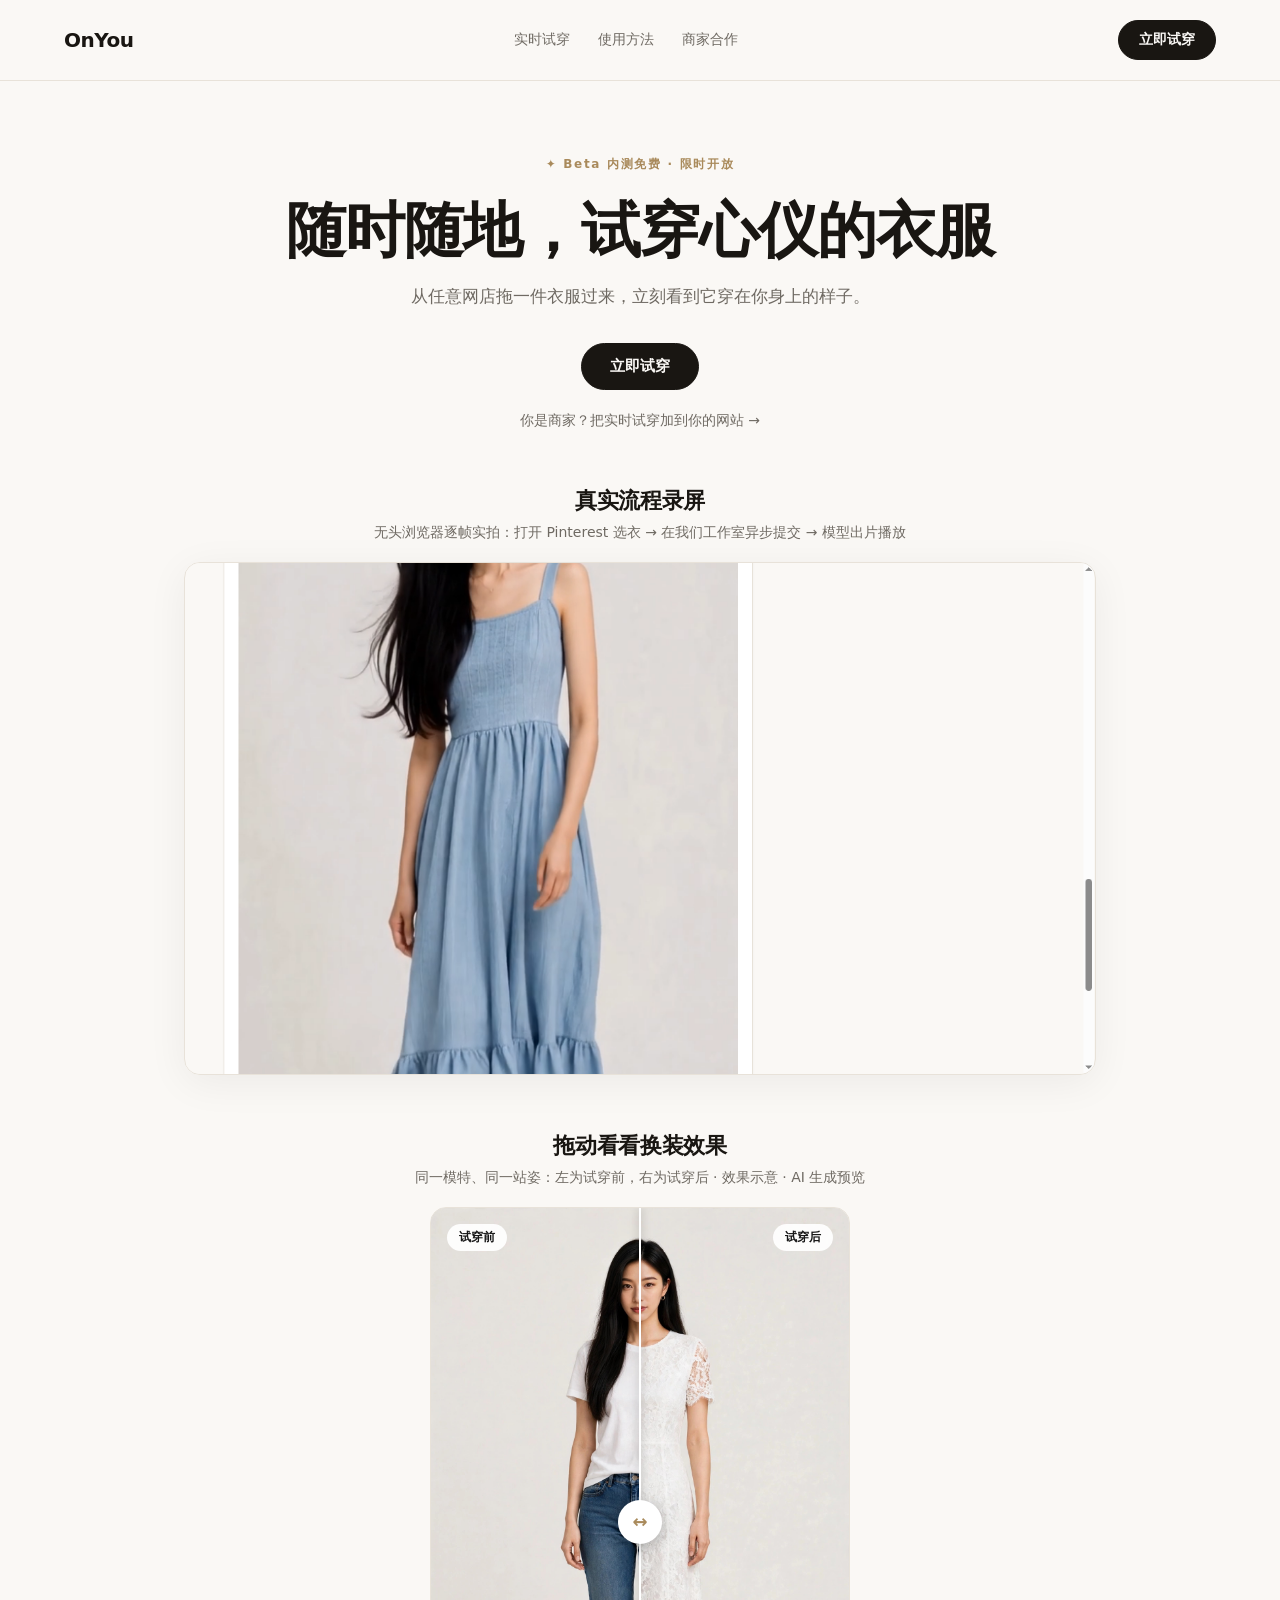
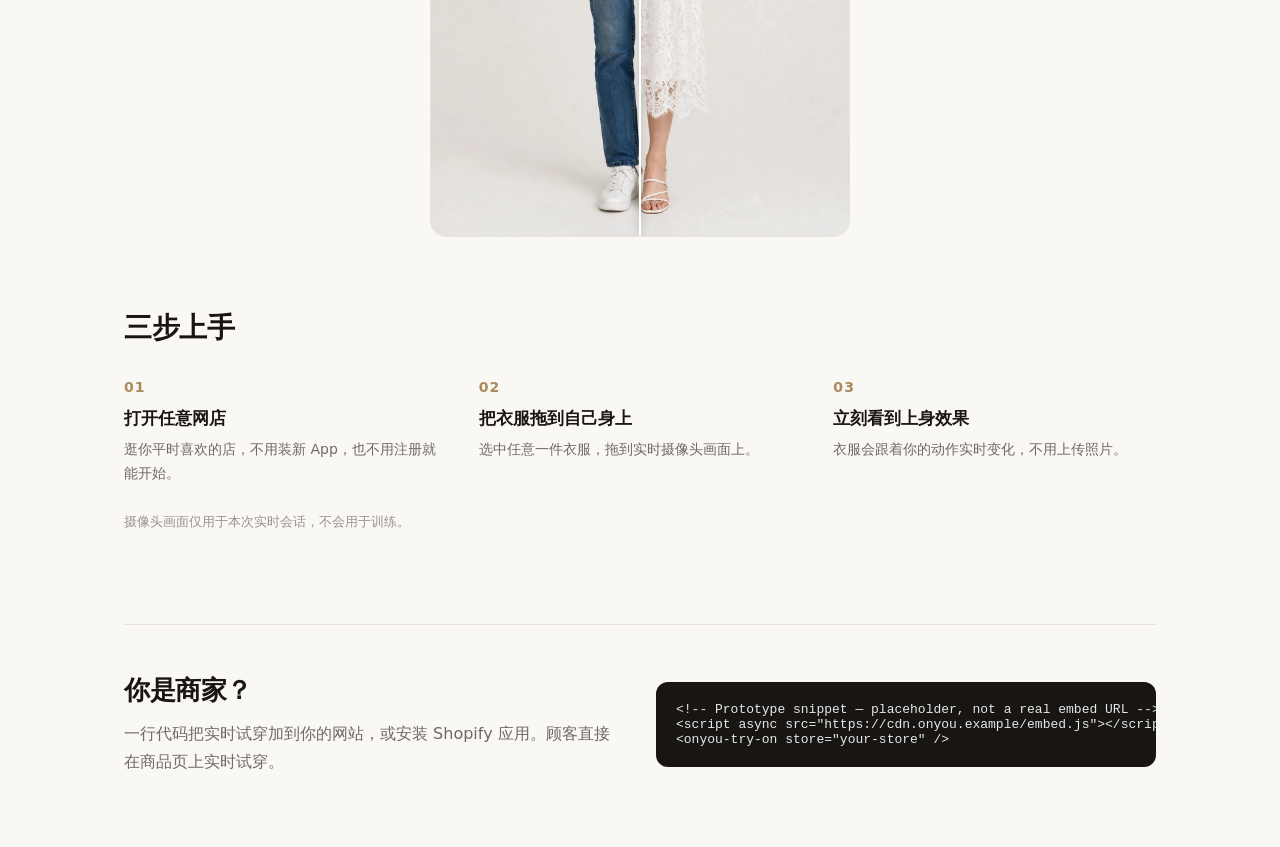
==== index.html @ f54ca20b "OnYou landing: remove footer" ====
<!DOCTYPE html><!--K5Xo9Xm2LjqgmoEOEUR7t--><html lang="en"><head><meta charSet="utf-8"/><meta name="viewport" content="width=device-width, initial-scale=1"/><link rel="preload" as="image" href="/demo/sheet-lace.jpg"/><link rel="preload" as="image" href="/demo/sheet-before.jpg"/><link rel="stylesheet" href="/_next/static/css/aaf015b4a773511d.css" data-precedence="next"/><link rel="preload" as="script" fetchPriority="low" href="/_next/static/chunks/webpack-50bf99373c48be7d.js"/><script src="/_next/static/chunks/2a07a9ad-85cefbebc97e8ca1.js" async=""></script><script src="/_next/static/chunks/311-16db9b669f792648.js" async=""></script><script src="/_next/static/chunks/main-app-38702534b6a6ecc7.js" async=""></script><script src="/_next/static/chunks/app/page-d941eb3859d93552.js" async=""></script><title>OnYou · Live Virtual Try-On 原型</title><meta name="description" content="OnYou 产品原型：落地页 + 实时试衣工作室（Decart lucy-vton-latest），参照 anywear.decart.ai 设计"/><script src="/_next/static/chunks/polyfills-42372ed130431b0a.js" noModule=""></script></head><body><div hidden=""><!--$--><!--/$--></div><main style="background:#faf8f5;color:#191612;min-height:100vh"><header style="display:flex;justify-content:space-between;align-items:center;padding:20px 64px;border-bottom:1px solid #e8e2d9"><span style="font-size:20px;font-weight:800;letter-spacing:-0.5px">OnYou</span><nav style="display:flex;gap:28px;font-size:14px;color:#6f6a63"><a href="https://onyou-prototype.vercel.app/studio">实时试穿</a><a href="#how">使用方法</a><a href="#stores">商家合作</a></nav><a href="https://onyou-prototype.vercel.app/studio"><button style="background:#191612;color:#faf8f5;border-color:#191612;padding:10px 20px;font-size:14px;font-weight:600">立即试穿</button></a></header><section style="text-align:center;padding:72px 24px 40px"><span style="font-size:12px;letter-spacing:0.14em;font-weight:600;color:#a98a5b">✦ Beta 内测免费 · 限时开放</span><h1 style="font-family:&#x27;Songti SC&#x27;, &#x27;Noto Serif SC&#x27;, Georgia, serif;font-size:60px;line-height:1.15;margin:24px 0 16px;letter-spacing:-1px;font-weight:700">随时随地，试穿心仪的衣服</h1><p style="font-size:17px;line-height:1.7;color:#6f6a63;max-width:560px;margin:0 auto">从任意网店拖一件衣服过来，立刻看到它穿在你身上的样子。</p><div style="display:flex;gap:12px;margin-top:32px;justify-content:center"><a href="https://onyou-prototype.vercel.app/studio"><button style="background:#191612;color:#faf8f5;border-color:#191612;padding:13px 28px;font-size:15px;font-weight:600">立即试穿</button></a></div><div style="margin-top:20px"><a href="#stores" style="font-size:14px;color:#6f6a63">你是商家？把实时试穿加到你的网站 →</a></div></section><section style="padding:16px 24px 0;max-width:960px;margin:0 auto;text-align:center"><h2 style="font-family:&#x27;Songti SC&#x27;, &#x27;Noto Serif SC&#x27;, Georgia, serif;font-size:22px;font-weight:700;margin:0 0 8px;letter-spacing:-0.3px">真实流程录屏</h2><p style="font-size:14px;color:#6f6a63;margin:0 0 20px">无头浏览器逐帧实拍：打开 Pinterest 选衣 → 在我们工作室异步提交 → 模型出片播放</p><video src="/demo/screen-recording.mp4" poster="/demo/screen-recording-poster.jpg" autoPlay="" muted="" loop="" playsInline="" preload="auto" style="width:100%;aspect-ratio:16/9;border-radius:16px;border:1px solid #e8e2d9;display:block;box-shadow:0 8px 40px rgba(25, 22, 18, 0.06)"></video></section><section style="padding:56px 24px 0;max-width:1080px;margin:0 auto;text-align:center"><h2 style="font-family:&#x27;Songti SC&#x27;, &#x27;Noto Serif SC&#x27;, Georgia, serif;font-size:22px;font-weight:700;margin:0 0 8px;letter-spacing:-0.3px">拖动看看换装效果</h2><p style="font-size:14px;color:#6f6a63;margin:0 0 20px">同一模特、同一站姿：左为试穿前，右为试穿后 · 效果示意 · AI 生成预览</p><div role="slider" aria-label="试穿前后对比" aria-valuemin="0" aria-valuemax="100" aria-valuenow="50" tabindex="0" style="position:relative;width:100%;max-width:420px;margin:0 auto;aspect-ratio:2/3;border-radius:16px;overflow:hidden;border:1px solid #e8e2d9;cursor:ew-resize;touch-action:none;user-select:none"><img src="/demo/sheet-lace.jpg" alt="试穿后" draggable="false" style="position:absolute;inset:0;width:100%;height:100%;object-fit:cover"/><img src="/demo/sheet-before.jpg" alt="试穿前" draggable="false" style="position:absolute;inset:0;width:100%;height:100%;object-fit:cover;clip-path:inset(0 50% 0 0)"/><span style="position:absolute;left:16px;top:16px;background:rgba(255,255,255,0.92);color:#171717;border-radius:999px;padding:5px 12px;font-size:12px;font-weight:600">试穿前</span><span style="position:absolute;right:16px;top:16px;background:rgba(255,255,255,0.92);color:#171717;border-radius:999px;padding:5px 12px;font-size:12px;font-weight:600">试穿后</span><div style="position:absolute;left:50%;top:0;bottom:0;width:2px;background:#fff;box-shadow:0 0 8px rgba(0,0,0,0.35);transform:translateX(-1px)"></div><div style="position:absolute;left:50%;top:50%;transform:translate(-50%, -50%);width:44px;height:44px;border-radius:50%;background:#fff;color:#a98a5b;display:flex;align-items:center;justify-content:center;font-size:18px;font-weight:700;box-shadow:0 4px 16px rgba(0,0,0,0.25)">↔</div></div></section><section id="how" style="padding:72px 24px;max-width:1080px;margin:0 auto"><h2 style="font-family:&#x27;Songti SC&#x27;, &#x27;Noto Serif SC&#x27;, Georgia, serif;font-size:28px;font-weight:700;margin:0 0 32px;letter-spacing:-0.5px">三步上手</h2><div style="display:flex;gap:32px;flex-wrap:wrap"><div style="flex:1 1 240px"><div style="font-size:14px;color:#a98a5b;font-weight:700;letter-spacing:0.08em">01</div><h3 style="margin:12px 0 8px;font-size:17px;font-weight:650">打开任意网店</h3><p style="color:#6f6a63;line-height:1.7;font-size:14px;margin:0">逛你平时喜欢的店，不用装新 App，也不用注册就能开始。</p></div><div style="flex:1 1 240px"><div style="font-size:14px;color:#a98a5b;font-weight:700;letter-spacing:0.08em">02</div><h3 style="margin:12px 0 8px;font-size:17px;font-weight:650">把衣服拖到自己身上</h3><p style="color:#6f6a63;line-height:1.7;font-size:14px;margin:0">选中任意一件衣服，拖到实时摄像头画面上。</p></div><div style="flex:1 1 240px"><div style="font-size:14px;color:#a98a5b;font-weight:700;letter-spacing:0.08em">03</div><h3 style="margin:12px 0 8px;font-size:17px;font-weight:650">立刻看到上身效果</h3><p style="color:#6f6a63;line-height:1.7;font-size:14px;margin:0">衣服会跟着你的动作实时变化，不用上传照片。</p></div></div><p style="color:#9a938a;font-size:13px;margin-top:28px">摄像头画面仅用于本次实时会话，不会用于训练。</p></section><section id="stores" style="padding:8px 24px 72px;max-width:1080px;margin:0 auto"><div style="display:flex;gap:32px;flex-wrap:wrap;align-items:center;border-top:1px solid #e8e2d9;padding-top:48px"><div style="flex:1 1 320px"><h2 style="font-family:&#x27;Songti SC&#x27;, &#x27;Noto Serif SC&#x27;, Georgia, serif;font-size:26px;font-weight:700;margin:0 0 12px;letter-spacing:-0.5px">你是商家？</h2><p style="color:#6f6a63;line-height:1.7;margin:0">一行代码把实时试穿加到你的网站，或安装 Shopify 应用。顾客直接在商品页上实时试穿。</p></div><pre style="flex:1 1 320px;background:#191612;color:#e2e8f0;border-radius:12px;padding:20px;font-size:13px;overflow-x:auto;margin:0;font-family:ui-monospace, SFMono-Regular, Menlo, monospace">&lt;!-- Prototype snippet — placeholder, not a real embed URL --&gt;
&lt;script async src=&quot;https://cdn.onyou.example/embed.js&quot;&gt;&lt;/script&gt;
&lt;onyou-try-on store=&quot;your-store&quot; /&gt;</pre></div></section></main><!--$--><!--/$--><script src="/_next/static/chunks/webpack-50bf99373c48be7d.js" id="_R_" async=""></script><script>(self.__next_f=self.__next_f||[]).push([0])</script><script>self.__next_f.push([1,"1:\"$Sreact.fragment\"\n2:I[3268,[],\"\"]\n3:I[3906,[],\"\"]\n4:I[2206,[],\"ClientPageRoot\"]\n5:I[1058,[\"974\",\"static/chunks/app/page-d941eb3859d93552.js\"],\"default\"]\n8:I[9825,[],\"OutletBoundary\"]\na:I[8220,[],\"AsyncMetadataOutlet\"]\nc:I[9825,[],\"ViewportBoundary\"]\ne:I[9825,[],\"MetadataBoundary\"]\nf:\"$Sreact.suspense\"\n11:I[9376,[],\"\"]\n:HL[\"/_next/static/css/aaf015b4a773511d.css\",\"style\"]\n"])</script><script>self.__next_f.push([1,"0:{\"P\":null,\"b\":\"K5Xo9Xm2LjqgmoEOEUR7t\",\"p\":\"\",\"c\":[\"\",\"\"],\"i\":false,\"f\":[[[\"\",{\"children\":[\"__PAGE__\",{}]},\"$undefined\",\"$undefined\",true],[\"\",[\"$\",\"$1\",\"c\",{\"children\":[[[\"$\",\"link\",\"0\",{\"rel\":\"stylesheet\",\"href\":\"/_next/static/css/aaf015b4a773511d.css\",\"precedence\":\"next\",\"crossOrigin\":\"$undefined\",\"nonce\":\"$undefined\"}]],[\"$\",\"html\",null,{\"lang\":\"en\",\"children\":[\"$\",\"body\",null,{\"children\":[\"$\",\"$L2\",null,{\"parallelRouterKey\":\"children\",\"error\":\"$undefined\",\"errorStyles\":\"$undefined\",\"errorScripts\":\"$undefined\",\"template\":[\"$\",\"$L3\",null,{}],\"templateStyles\":\"$undefined\",\"templateScripts\":\"$undefined\",\"notFound\":[[[\"$\",\"title\",null,{\"children\":\"404: This page could not be found.\"}],[\"$\",\"div\",null,{\"style\":{\"fontFamily\":\"system-ui,\\\"Segoe UI\\\",Roboto,Helvetica,Arial,sans-serif,\\\"Apple Color Emoji\\\",\\\"Segoe UI Emoji\\\"\",\"height\":\"100vh\",\"textAlign\":\"center\",\"display\":\"flex\",\"flexDirection\":\"column\",\"alignItems\":\"center\",\"justifyContent\":\"center\"},\"children\":[\"$\",\"div\",null,{\"children\":[[\"$\",\"style\",null,{\"dangerouslySetInnerHTML\":{\"__html\":\"body{color:#000;background:#fff;margin:0}.next-error-h1{border-right:1px solid rgba(0,0,0,.3)}@media (prefers-color-scheme:dark){body{color:#fff;background:#000}.next-error-h1{border-right:1px solid rgba(255,255,255,.3)}}\"}}],[\"$\",\"h1\",null,{\"className\":\"next-error-h1\",\"style\":{\"display\":\"inline-block\",\"margin\":\"0 20px 0 0\",\"padding\":\"0 23px 0 0\",\"fontSize\":24,\"fontWeight\":500,\"verticalAlign\":\"top\",\"lineHeight\":\"49px\"},\"children\":404}],[\"$\",\"div\",null,{\"style\":{\"display\":\"inline-block\"},\"children\":[\"$\",\"h2\",null,{\"style\":{\"fontSize\":14,\"fontWeight\":400,\"lineHeight\":\"49px\",\"margin\":0},\"children\":\"This page could not be found.\"}]}]]}]}]],[]],\"forbidden\":\"$undefined\",\"unauthorized\":\"$undefined\"}]}]}]]}],{\"children\":[\"__PAGE__\",[\"$\",\"$1\",\"c\",{\"children\":[[\"$\",\"$L4\",null,{\"Component\":\"$5\",\"searchParams\":{},\"params\":{},\"promises\":[\"$@6\",\"$@7\"]}],null,[\"$\",\"$L8\",null,{\"children\":[\"$L9\",[\"$\",\"$La\",null,{\"promise\":\"$@b\"}]]}]]}],{},null,false]},null,false],[\"$\",\"$1\",\"h\",{\"children\":[null,[[\"$\",\"$Lc\",null,{\"children\":\"$Ld\"}],null],[\"$\",\"$Le\",null,{\"children\":[\"$\",\"div\",null,{\"hidden\":true,\"children\":[\"$\",\"$f\",null,{\"fallback\":null,\"children\":\"$L10\"}]}]}]]}],false]],\"m\":\"$undefined\",\"G\":[\"$11\",[]],\"s\":false,\"S\":true}\n"])</script><script>self.__next_f.push([1,"6:{}\n7:\"$0:f:0:1:2:children:1:props:children:0:props:params\"\n"])</script><script>self.__next_f.push([1,"d:[[\"$\",\"meta\",\"0\",{\"charSet\":\"utf-8\"}],[\"$\",\"meta\",\"1\",{\"name\":\"viewport\",\"content\":\"width=device-width, initial-scale=1\"}]]\n9:null\n"])</script><script>self.__next_f.push([1,"b:{\"metadata\":[[\"$\",\"title\",\"0\",{\"children\":\"OnYou · Live Virtual Try-On 原型\"}],[\"$\",\"meta\",\"1\",{\"name\":\"description\",\"content\":\"OnYou 产品原型：落地页 + 实时试衣工作室（Decart lucy-vton-latest），参照 anywear.decart.ai 设计\"}]],\"error\":null,\"digest\":\"$undefined\"}\n"])</script><script>self.__next_f.push([1,"10:\"$b:metadata\"\n"])</script></body></html>
---- _next/static/css/aaf015b4a773511d.css ----
:root{--ink:#191612;--muted:#73706a;--line:#e7e1d8;--cream:#f3efe9;--bg:#faf8f5;--gold:#a98a5b;--gold-line:#e2d5bd}*{box-sizing:border-box}body{margin:0;font-family:system-ui,-apple-system,PingFang SC,Hiragino Sans GB,Microsoft YaHei,sans-serif;background:var(--bg);color:var(--ink);-webkit-font-smoothing:antialiased}.serif{font-family:Georgia,Songti SC,STSong,"Noto Serif SC",serif}.serif em{font-style:italic;color:var(--gold)}a{color:inherit;text-decoration:none}button{cursor:pointer;font-size:15px;border-radius:999px;padding:13px 24px;border:1px solid var(--line);background:#fff;color:var(--ink);transition:border-color .15s ease,background .15s ease}button.primary,button:hover:not(:disabled){border-color:var(--ink)}button.primary{background:var(--ink);color:#fff}button.primary:hover:not(:disabled){background:#2c2721}button:disabled{opacity:.5;cursor:default}button.chip{border-color:var(--line);border-radius:999px;padding:8px 16px;font-size:13px}button.chip.active{background:var(--ink);color:#fff;border-color:var(--ink)}.pill{display:inline-flex;align-items:center;gap:6px;border:1px solid var(--gold-line);background:#fbf7ef;color:#8a6d3b;border-radius:999px;padding:7px 14px;font-size:12px;letter-spacing:.06em}.card{border:1px solid var(--line);border-radius:20px;background:#fff;box-shadow:0 1px 3px rgba(25,22,18,.05)}input[type=text],textarea{width:100%;border:1px solid var(--line);border-radius:12px;padding:11px 14px;font-size:14px;font-family:inherit;background:#fff;outline:none}input[type=text]:focus,textarea:focus{border-color:var(--ink)}
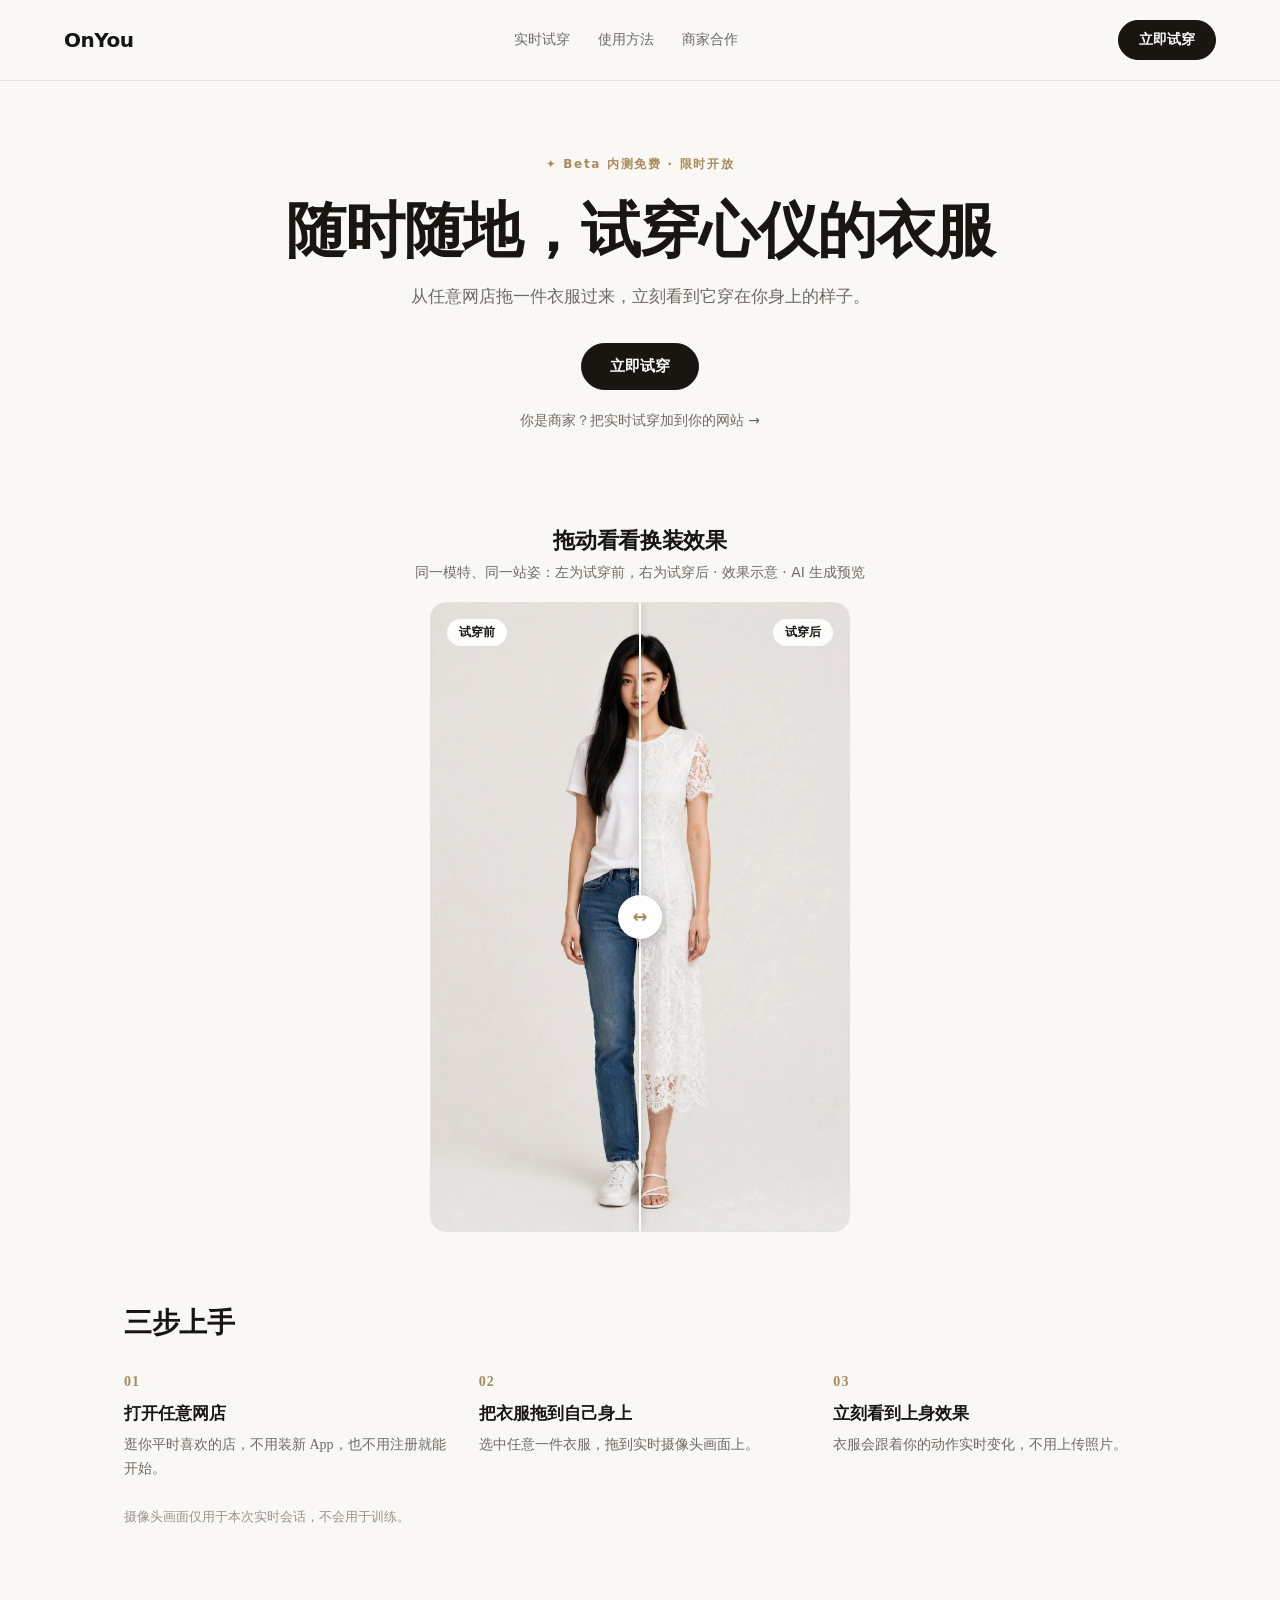
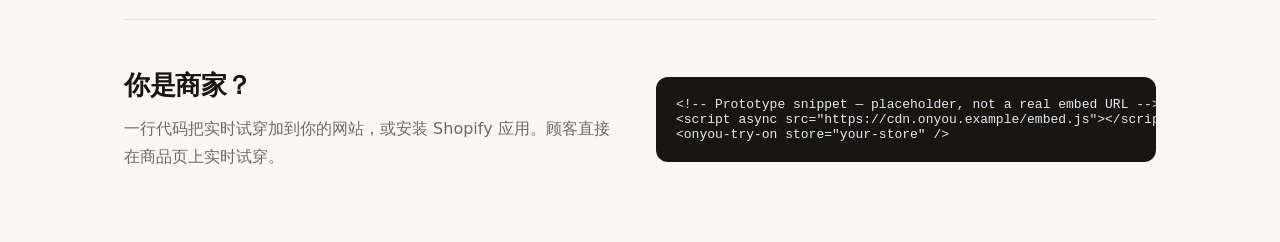
==== commit 07611ce0: "OnYou landing: remove recording section, serif three-steps" ====
--- a/index.html
+++ b/index.html
@@ -1,3 +1,3 @@
-<!DOCTYPE html><!--K5Xo9Xm2LjqgmoEOEUR7t--><html lang="en"><head><meta charSet="utf-8"/><meta name="viewport" content="width=device-width, initial-scale=1"/><link rel="preload" as="image" href="/demo/sheet-lace.jpg"/><link rel="preload" as="image" href="/demo/sheet-before.jpg"/><link rel="stylesheet" href="/_next/static/css/aaf015b4a773511d.css" data-precedence="next"/><link rel="preload" as="script" fetchPriority="low" href="/_next/static/chunks/webpack-50bf99373c48be7d.js"/><script src="/_next/static/chunks/2a07a9ad-85cefbebc97e8ca1.js" async=""></script><script src="/_next/static/chunks/311-16db9b669f792648.js" async=""></script><script src="/_next/static/chunks/main-app-38702534b6a6ecc7.js" async=""></script><script src="/_next/static/chunks/app/page-d941eb3859d93552.js" async=""></script><title>OnYou · Live Virtual Try-On 原型</title><meta name="description" content="OnYou 产品原型：落地页 + 实时试衣工作室（Decart lucy-vton-latest），参照 anywear.decart.ai 设计"/><script src="/_next/static/chunks/polyfills-42372ed130431b0a.js" noModule=""></script></head><body><div hidden=""><!--$--><!--/$--></div><main style="background:#faf8f5;color:#191612;min-height:100vh"><header style="display:flex;justify-content:space-between;align-items:center;padding:20px 64px;border-bottom:1px solid #e8e2d9"><span style="font-size:20px;font-weight:800;letter-spacing:-0.5px">OnYou</span><nav style="display:flex;gap:28px;font-size:14px;color:#6f6a63"><a href="https://onyou-prototype.vercel.app/studio">实时试穿</a><a href="#how">使用方法</a><a href="#stores">商家合作</a></nav><a href="https://onyou-prototype.vercel.app/studio"><button style="background:#191612;color:#faf8f5;border-color:#191612;padding:10px 20px;font-size:14px;font-weight:600">立即试穿</button></a></header><section style="text-align:center;padding:72px 24px 40px"><span style="font-size:12px;letter-spacing:0.14em;font-weight:600;color:#a98a5b">✦ Beta 内测免费 · 限时开放</span><h1 style="font-family:&#x27;Songti SC&#x27;, &#x27;Noto Serif SC&#x27;, Georgia, serif;font-size:60px;line-height:1.15;margin:24px 0 16px;letter-spacing:-1px;font-weight:700">随时随地，试穿心仪的衣服</h1><p style="font-size:17px;line-height:1.7;color:#6f6a63;max-width:560px;margin:0 auto">从任意网店拖一件衣服过来，立刻看到它穿在你身上的样子。</p><div style="display:flex;gap:12px;margin-top:32px;justify-content:center"><a href="https://onyou-prototype.vercel.app/studio"><button style="background:#191612;color:#faf8f5;border-color:#191612;padding:13px 28px;font-size:15px;font-weight:600">立即试穿</button></a></div><div style="margin-top:20px"><a href="#stores" style="font-size:14px;color:#6f6a63">你是商家？把实时试穿加到你的网站 →</a></div></section><section style="padding:16px 24px 0;max-width:960px;margin:0 auto;text-align:center"><h2 style="font-family:&#x27;Songti SC&#x27;, &#x27;Noto Serif SC&#x27;, Georgia, serif;font-size:22px;font-weight:700;margin:0 0 8px;letter-spacing:-0.3px">真实流程录屏</h2><p style="font-size:14px;color:#6f6a63;margin:0 0 20px">无头浏览器逐帧实拍：打开 Pinterest 选衣 → 在我们工作室异步提交 → 模型出片播放</p><video src="/demo/screen-recording.mp4" poster="/demo/screen-recording-poster.jpg" autoPlay="" muted="" loop="" playsInline="" preload="auto" style="width:100%;aspect-ratio:16/9;border-radius:16px;border:1px solid #e8e2d9;display:block;box-shadow:0 8px 40px rgba(25, 22, 18, 0.06)"></video></section><section style="padding:56px 24px 0;max-width:1080px;margin:0 auto;text-align:center"><h2 style="font-family:&#x27;Songti SC&#x27;, &#x27;Noto Serif SC&#x27;, Georgia, serif;font-size:22px;font-weight:700;margin:0 0 8px;letter-spacing:-0.3px">拖动看看换装效果</h2><p style="font-size:14px;color:#6f6a63;margin:0 0 20px">同一模特、同一站姿：左为试穿前，右为试穿后 · 效果示意 · AI 生成预览</p><div role="slider" aria-label="试穿前后对比" aria-valuemin="0" aria-valuemax="100" aria-valuenow="50" tabindex="0" style="position:relative;width:100%;max-width:420px;margin:0 auto;aspect-ratio:2/3;border-radius:16px;overflow:hidden;border:1px solid #e8e2d9;cursor:ew-resize;touch-action:none;user-select:none"><img src="/demo/sheet-lace.jpg" alt="试穿后" draggable="false" style="position:absolute;inset:0;width:100%;height:100%;object-fit:cover"/><img src="/demo/sheet-before.jpg" alt="试穿前" draggable="false" style="position:absolute;inset:0;width:100%;height:100%;object-fit:cover;clip-path:inset(0 50% 0 0)"/><span style="position:absolute;left:16px;top:16px;background:rgba(255,255,255,0.92);color:#171717;border-radius:999px;padding:5px 12px;font-size:12px;font-weight:600">试穿前</span><span style="position:absolute;right:16px;top:16px;background:rgba(255,255,255,0.92);color:#171717;border-radius:999px;padding:5px 12px;font-size:12px;font-weight:600">试穿后</span><div style="position:absolute;left:50%;top:0;bottom:0;width:2px;background:#fff;box-shadow:0 0 8px rgba(0,0,0,0.35);transform:translateX(-1px)"></div><div style="position:absolute;left:50%;top:50%;transform:translate(-50%, -50%);width:44px;height:44px;border-radius:50%;background:#fff;color:#a98a5b;display:flex;align-items:center;justify-content:center;font-size:18px;font-weight:700;box-shadow:0 4px 16px rgba(0,0,0,0.25)">↔</div></div></section><section id="how" style="padding:72px 24px;max-width:1080px;margin:0 auto"><h2 style="font-family:&#x27;Songti SC&#x27;, &#x27;Noto Serif SC&#x27;, Georgia, serif;font-size:28px;font-weight:700;margin:0 0 32px;letter-spacing:-0.5px">三步上手</h2><div style="display:flex;gap:32px;flex-wrap:wrap"><div style="flex:1 1 240px"><div style="font-size:14px;color:#a98a5b;font-weight:700;letter-spacing:0.08em">01</div><h3 style="margin:12px 0 8px;font-size:17px;font-weight:650">打开任意网店</h3><p style="color:#6f6a63;line-height:1.7;font-size:14px;margin:0">逛你平时喜欢的店，不用装新 App，也不用注册就能开始。</p></div><div style="flex:1 1 240px"><div style="font-size:14px;color:#a98a5b;font-weight:700;letter-spacing:0.08em">02</div><h3 style="margin:12px 0 8px;font-size:17px;font-weight:650">把衣服拖到自己身上</h3><p style="color:#6f6a63;line-height:1.7;font-size:14px;margin:0">选中任意一件衣服，拖到实时摄像头画面上。</p></div><div style="flex:1 1 240px"><div style="font-size:14px;color:#a98a5b;font-weight:700;letter-spacing:0.08em">03</div><h3 style="margin:12px 0 8px;font-size:17px;font-weight:650">立刻看到上身效果</h3><p style="color:#6f6a63;line-height:1.7;font-size:14px;margin:0">衣服会跟着你的动作实时变化，不用上传照片。</p></div></div><p style="color:#9a938a;font-size:13px;margin-top:28px">摄像头画面仅用于本次实时会话，不会用于训练。</p></section><section id="stores" style="padding:8px 24px 72px;max-width:1080px;margin:0 auto"><div style="display:flex;gap:32px;flex-wrap:wrap;align-items:center;border-top:1px solid #e8e2d9;padding-top:48px"><div style="flex:1 1 320px"><h2 style="font-family:&#x27;Songti SC&#x27;, &#x27;Noto Serif SC&#x27;, Georgia, serif;font-size:26px;font-weight:700;margin:0 0 12px;letter-spacing:-0.5px">你是商家？</h2><p style="color:#6f6a63;line-height:1.7;margin:0">一行代码把实时试穿加到你的网站，或安装 Shopify 应用。顾客直接在商品页上实时试穿。</p></div><pre style="flex:1 1 320px;background:#191612;color:#e2e8f0;border-radius:12px;padding:20px;font-size:13px;overflow-x:auto;margin:0;font-family:ui-monospace, SFMono-Regular, Menlo, monospace">&lt;!-- Prototype snippet — placeholder, not a real embed URL --&gt;
+<!DOCTYPE html><!--b_J1YgDTKAOTsT_MiTy_b--><html lang="en"><head><meta charSet="utf-8"/><meta name="viewport" content="width=device-width, initial-scale=1"/><link rel="preload" as="image" href="/demo/sheet-lace.jpg"/><link rel="preload" as="image" href="/demo/sheet-before.jpg"/><link rel="stylesheet" href="/_next/static/css/aaf015b4a773511d.css" data-precedence="next"/><link rel="preload" as="script" fetchPriority="low" href="/_next/static/chunks/webpack-50bf99373c48be7d.js"/><script src="/_next/static/chunks/2a07a9ad-85cefbebc97e8ca1.js" async=""></script><script src="/_next/static/chunks/311-16db9b669f792648.js" async=""></script><script src="/_next/static/chunks/main-app-38702534b6a6ecc7.js" async=""></script><script src="/_next/static/chunks/app/page-9ef5046f4b1f749e.js" async=""></script><title>OnYou · Live Virtual Try-On 原型</title><meta name="description" content="OnYou 产品原型：落地页 + 实时试衣工作室（Decart lucy-vton-latest），参照 anywear.decart.ai 设计"/><script src="/_next/static/chunks/polyfills-42372ed130431b0a.js" noModule=""></script></head><body><div hidden=""><!--$--><!--/$--></div><main style="background:#faf8f5;color:#191612;min-height:100vh"><header style="display:flex;justify-content:space-between;align-items:center;padding:20px 64px;border-bottom:1px solid #e8e2d9"><span style="font-size:20px;font-weight:800;letter-spacing:-0.5px">OnYou</span><nav style="display:flex;gap:28px;font-size:14px;color:#6f6a63"><a href="https://onyou-prototype.vercel.app/studio">实时试穿</a><a href="#how">使用方法</a><a href="#stores">商家合作</a></nav><a href="https://onyou-prototype.vercel.app/studio"><button style="background:#191612;color:#faf8f5;border-color:#191612;padding:10px 20px;font-size:14px;font-weight:600">立即试穿</button></a></header><section style="text-align:center;padding:72px 24px 40px"><span style="font-size:12px;letter-spacing:0.14em;font-weight:600;color:#a98a5b">✦ Beta 内测免费 · 限时开放</span><h1 style="font-family:&#x27;Songti SC&#x27;, &#x27;Noto Serif SC&#x27;, Georgia, serif;font-size:60px;line-height:1.15;margin:24px 0 16px;letter-spacing:-1px;font-weight:700">随时随地，试穿心仪的衣服</h1><p style="font-size:17px;line-height:1.7;color:#6f6a63;max-width:560px;margin:0 auto">从任意网店拖一件衣服过来，立刻看到它穿在你身上的样子。</p><div style="display:flex;gap:12px;margin-top:32px;justify-content:center"><a href="https://onyou-prototype.vercel.app/studio"><button style="background:#191612;color:#faf8f5;border-color:#191612;padding:13px 28px;font-size:15px;font-weight:600">立即试穿</button></a></div><div style="margin-top:20px"><a href="#stores" style="font-size:14px;color:#6f6a63">你是商家？把实时试穿加到你的网站 →</a></div></section><section style="padding:56px 24px 0;max-width:1080px;margin:0 auto;text-align:center"><h2 style="font-family:&#x27;Songti SC&#x27;, &#x27;Noto Serif SC&#x27;, Georgia, serif;font-size:22px;font-weight:700;margin:0 0 8px;letter-spacing:-0.3px">拖动看看换装效果</h2><p style="font-size:14px;color:#6f6a63;margin:0 0 20px">同一模特、同一站姿：左为试穿前，右为试穿后 · 效果示意 · AI 生成预览</p><div role="slider" aria-label="试穿前后对比" aria-valuemin="0" aria-valuemax="100" aria-valuenow="50" tabindex="0" style="position:relative;width:100%;max-width:420px;margin:0 auto;aspect-ratio:2/3;border-radius:16px;overflow:hidden;border:1px solid #e8e2d9;cursor:ew-resize;touch-action:none;user-select:none"><img src="/demo/sheet-lace.jpg" alt="试穿后" draggable="false" style="position:absolute;inset:0;width:100%;height:100%;object-fit:cover"/><img src="/demo/sheet-before.jpg" alt="试穿前" draggable="false" style="position:absolute;inset:0;width:100%;height:100%;object-fit:cover;clip-path:inset(0 50% 0 0)"/><span style="position:absolute;left:16px;top:16px;background:rgba(255,255,255,0.92);color:#171717;border-radius:999px;padding:5px 12px;font-size:12px;font-weight:600">试穿前</span><span style="position:absolute;right:16px;top:16px;background:rgba(255,255,255,0.92);color:#171717;border-radius:999px;padding:5px 12px;font-size:12px;font-weight:600">试穿后</span><div style="position:absolute;left:50%;top:0;bottom:0;width:2px;background:#fff;box-shadow:0 0 8px rgba(0,0,0,0.35);transform:translateX(-1px)"></div><div style="position:absolute;left:50%;top:50%;transform:translate(-50%, -50%);width:44px;height:44px;border-radius:50%;background:#fff;color:#a98a5b;display:flex;align-items:center;justify-content:center;font-size:18px;font-weight:700;box-shadow:0 4px 16px rgba(0,0,0,0.25)">↔</div></div></section><section id="how" style="padding:72px 24px;max-width:1080px;margin:0 auto"><h2 style="font-family:&#x27;Songti SC&#x27;, &#x27;Noto Serif SC&#x27;, Georgia, serif;font-size:28px;font-weight:700;margin:0 0 32px;letter-spacing:-0.5px">三步上手</h2><div style="display:flex;gap:32px;flex-wrap:wrap"><div style="flex:1 1 240px;font-family:&#x27;Songti SC&#x27;, &#x27;Noto Serif SC&#x27;, Georgia, serif"><div style="font-size:14px;color:#a98a5b;font-weight:700;letter-spacing:0.08em">01</div><h3 style="margin:12px 0 8px;font-size:17px;font-weight:650">打开任意网店</h3><p style="color:#6f6a63;line-height:1.7;font-size:14px;margin:0">逛你平时喜欢的店，不用装新 App，也不用注册就能开始。</p></div><div style="flex:1 1 240px;font-family:&#x27;Songti SC&#x27;, &#x27;Noto Serif SC&#x27;, Georgia, serif"><div style="font-size:14px;color:#a98a5b;font-weight:700;letter-spacing:0.08em">02</div><h3 style="margin:12px 0 8px;font-size:17px;font-weight:650">把衣服拖到自己身上</h3><p style="color:#6f6a63;line-height:1.7;font-size:14px;margin:0">选中任意一件衣服，拖到实时摄像头画面上。</p></div><div style="flex:1 1 240px;font-family:&#x27;Songti SC&#x27;, &#x27;Noto Serif SC&#x27;, Georgia, serif"><div style="font-size:14px;color:#a98a5b;font-weight:700;letter-spacing:0.08em">03</div><h3 style="margin:12px 0 8px;font-size:17px;font-weight:650">立刻看到上身效果</h3><p style="color:#6f6a63;line-height:1.7;font-size:14px;margin:0">衣服会跟着你的动作实时变化，不用上传照片。</p></div></div><p style="color:#9a938a;font-size:13px;margin-top:28px">摄像头画面仅用于本次实时会话，不会用于训练。</p></section><section id="stores" style="padding:8px 24px 72px;max-width:1080px;margin:0 auto"><div style="display:flex;gap:32px;flex-wrap:wrap;align-items:center;border-top:1px solid #e8e2d9;padding-top:48px"><div style="flex:1 1 320px"><h2 style="font-family:&#x27;Songti SC&#x27;, &#x27;Noto Serif SC&#x27;, Georgia, serif;font-size:26px;font-weight:700;margin:0 0 12px;letter-spacing:-0.5px">你是商家？</h2><p style="color:#6f6a63;line-height:1.7;margin:0">一行代码把实时试穿加到你的网站，或安装 Shopify 应用。顾客直接在商品页上实时试穿。</p></div><pre style="flex:1 1 320px;background:#191612;color:#e2e8f0;border-radius:12px;padding:20px;font-size:13px;overflow-x:auto;margin:0;font-family:ui-monospace, SFMono-Regular, Menlo, monospace">&lt;!-- Prototype snippet — placeholder, not a real embed URL --&gt;
 &lt;script async src=&quot;https://cdn.onyou.example/embed.js&quot;&gt;&lt;/script&gt;
-&lt;onyou-try-on store=&quot;your-store&quot; /&gt;</pre></div></section></main><!--$--><!--/$--><script src="/_next/static/chunks/webpack-50bf99373c48be7d.js" id="_R_" async=""></script><script>(self.__next_f=self.__next_f||[]).push([0])</script><script>self.__next_f.push([1,"1:\"$Sreact.fragment\"\n2:I[3268,[],\"\"]\n3:I[3906,[],\"\"]\n4:I[2206,[],\"ClientPageRoot\"]\n5:I[1058,[\"974\",\"static/chunks/app/page-d941eb3859d93552.js\"],\"default\"]\n8:I[9825,[],\"OutletBoundary\"]\na:I[8220,[],\"AsyncMetadataOutlet\"]\nc:I[9825,[],\"ViewportBoundary\"]\ne:I[9825,[],\"MetadataBoundary\"]\nf:\"$Sreact.suspense\"\n11:I[9376,[],\"\"]\n:HL[\"/_next/static/css/aaf015b4a773511d.css\",\"style\"]\n"])</script><script>self.__next_f.push([1,"0:{\"P\":null,\"b\":\"K5Xo9Xm2LjqgmoEOEUR7t\",\"p\":\"\",\"c\":[\"\",\"\"],\"i\":false,\"f\":[[[\"\",{\"children\":[\"__PAGE__\",{}]},\"$undefined\",\"$undefined\",true],[\"\",[\"$\",\"$1\",\"c\",{\"children\":[[[\"$\",\"link\",\"0\",{\"rel\":\"stylesheet\",\"href\":\"/_next/static/css/aaf015b4a773511d.css\",\"precedence\":\"next\",\"crossOrigin\":\"$undefined\",\"nonce\":\"$undefined\"}]],[\"$\",\"html\",null,{\"lang\":\"en\",\"children\":[\"$\",\"body\",null,{\"children\":[\"$\",\"$L2\",null,{\"parallelRouterKey\":\"children\",\"error\":\"$undefined\",\"errorStyles\":\"$undefined\",\"errorScripts\":\"$undefined\",\"template\":[\"$\",\"$L3\",null,{}],\"templateStyles\":\"$undefined\",\"templateScripts\":\"$undefined\",\"notFound\":[[[\"$\",\"title\",null,{\"children\":\"404: This page could not be found.\"}],[\"$\",\"div\",null,{\"style\":{\"fontFamily\":\"system-ui,\\\"Segoe UI\\\",Roboto,Helvetica,Arial,sans-serif,\\\"Apple Color Emoji\\\",\\\"Segoe UI Emoji\\\"\",\"height\":\"100vh\",\"textAlign\":\"center\",\"display\":\"flex\",\"flexDirection\":\"column\",\"alignItems\":\"center\",\"justifyContent\":\"center\"},\"children\":[\"$\",\"div\",null,{\"children\":[[\"$\",\"style\",null,{\"dangerouslySetInnerHTML\":{\"__html\":\"body{color:#000;background:#fff;margin:0}.next-error-h1{border-right:1px solid rgba(0,0,0,.3)}@media (prefers-color-scheme:dark){body{color:#fff;background:#000}.next-error-h1{border-right:1px solid rgba(255,255,255,.3)}}\"}}],[\"$\",\"h1\",null,{\"className\":\"next-error-h1\",\"style\":{\"display\":\"inline-block\",\"margin\":\"0 20px 0 0\",\"padding\":\"0 23px 0 0\",\"fontSize\":24,\"fontWeight\":500,\"verticalAlign\":\"top\",\"lineHeight\":\"49px\"},\"children\":404}],[\"$\",\"div\",null,{\"style\":{\"display\":\"inline-block\"},\"children\":[\"$\",\"h2\",null,{\"style\":{\"fontSize\":14,\"fontWeight\":400,\"lineHeight\":\"49px\",\"margin\":0},\"children\":\"This page could not be found.\"}]}]]}]}]],[]],\"forbidden\":\"$undefined\",\"unauthorized\":\"$undefined\"}]}]}]]}],{\"children\":[\"__PAGE__\",[\"$\",\"$1\",\"c\",{\"children\":[[\"$\",\"$L4\",null,{\"Component\":\"$5\",\"searchParams\":{},\"params\":{},\"promises\":[\"$@6\",\"$@7\"]}],null,[\"$\",\"$L8\",null,{\"children\":[\"$L9\",[\"$\",\"$La\",null,{\"promise\":\"$@b\"}]]}]]}],{},null,false]},null,false],[\"$\",\"$1\",\"h\",{\"children\":[null,[[\"$\",\"$Lc\",null,{\"children\":\"$Ld\"}],null],[\"$\",\"$Le\",null,{\"children\":[\"$\",\"div\",null,{\"hidden\":true,\"children\":[\"$\",\"$f\",null,{\"fallback\":null,\"children\":\"$L10\"}]}]}]]}],false]],\"m\":\"$undefined\",\"G\":[\"$11\",[]],\"s\":false,\"S\":true}\n"])</script><script>self.__next_f.push([1,"6:{}\n7:\"$0:f:0:1:2:children:1:props:children:0:props:params\"\n"])</script><script>self.__next_f.push([1,"d:[[\"$\",\"meta\",\"0\",{\"charSet\":\"utf-8\"}],[\"$\",\"meta\",\"1\",{\"name\":\"viewport\",\"content\":\"width=device-width, initial-scale=1\"}]]\n9:null\n"])</script><script>self.__next_f.push([1,"b:{\"metadata\":[[\"$\",\"title\",\"0\",{\"children\":\"OnYou · Live Virtual Try-On 原型\"}],[\"$\",\"meta\",\"1\",{\"name\":\"description\",\"content\":\"OnYou 产品原型：落地页 + 实时试衣工作室（Decart lucy-vton-latest），参照 anywear.decart.ai 设计\"}]],\"error\":null,\"digest\":\"$undefined\"}\n"])</script><script>self.__next_f.push([1,"10:\"$b:metadata\"\n"])</script></body></html>+&lt;onyou-try-on store=&quot;your-store&quot; /&gt;</pre></div></section></main><!--$--><!--/$--><script src="/_next/static/chunks/webpack-50bf99373c48be7d.js" id="_R_" async=""></script><script>(self.__next_f=self.__next_f||[]).push([0])</script><script>self.__next_f.push([1,"1:\"$Sreact.fragment\"\n2:I[3268,[],\"\"]\n3:I[3906,[],\"\"]\n4:I[2206,[],\"ClientPageRoot\"]\n5:I[1058,[\"974\",\"static/chunks/app/page-9ef5046f4b1f749e.js\"],\"default\"]\n8:I[9825,[],\"OutletBoundary\"]\na:I[8220,[],\"AsyncMetadataOutlet\"]\nc:I[9825,[],\"ViewportBoundary\"]\ne:I[9825,[],\"MetadataBoundary\"]\nf:\"$Sreact.suspense\"\n11:I[9376,[],\"\"]\n:HL[\"/_next/static/css/aaf015b4a773511d.css\",\"style\"]\n"])</script><script>self.__next_f.push([1,"0:{\"P\":null,\"b\":\"b_J1YgDTKAOTsT_MiTy_b\",\"p\":\"\",\"c\":[\"\",\"\"],\"i\":false,\"f\":[[[\"\",{\"children\":[\"__PAGE__\",{}]},\"$undefined\",\"$undefined\",true],[\"\",[\"$\",\"$1\",\"c\",{\"children\":[[[\"$\",\"link\",\"0\",{\"rel\":\"stylesheet\",\"href\":\"/_next/static/css/aaf015b4a773511d.css\",\"precedence\":\"next\",\"crossOrigin\":\"$undefined\",\"nonce\":\"$undefined\"}]],[\"$\",\"html\",null,{\"lang\":\"en\",\"children\":[\"$\",\"body\",null,{\"children\":[\"$\",\"$L2\",null,{\"parallelRouterKey\":\"children\",\"error\":\"$undefined\",\"errorStyles\":\"$undefined\",\"errorScripts\":\"$undefined\",\"template\":[\"$\",\"$L3\",null,{}],\"templateStyles\":\"$undefined\",\"templateScripts\":\"$undefined\",\"notFound\":[[[\"$\",\"title\",null,{\"children\":\"404: This page could not be found.\"}],[\"$\",\"div\",null,{\"style\":{\"fontFamily\":\"system-ui,\\\"Segoe UI\\\",Roboto,Helvetica,Arial,sans-serif,\\\"Apple Color Emoji\\\",\\\"Segoe UI Emoji\\\"\",\"height\":\"100vh\",\"textAlign\":\"center\",\"display\":\"flex\",\"flexDirection\":\"column\",\"alignItems\":\"center\",\"justifyContent\":\"center\"},\"children\":[\"$\",\"div\",null,{\"children\":[[\"$\",\"style\",null,{\"dangerouslySetInnerHTML\":{\"__html\":\"body{color:#000;background:#fff;margin:0}.next-error-h1{border-right:1px solid rgba(0,0,0,.3)}@media (prefers-color-scheme:dark){body{color:#fff;background:#000}.next-error-h1{border-right:1px solid rgba(255,255,255,.3)}}\"}}],[\"$\",\"h1\",null,{\"className\":\"next-error-h1\",\"style\":{\"display\":\"inline-block\",\"margin\":\"0 20px 0 0\",\"padding\":\"0 23px 0 0\",\"fontSize\":24,\"fontWeight\":500,\"verticalAlign\":\"top\",\"lineHeight\":\"49px\"},\"children\":404}],[\"$\",\"div\",null,{\"style\":{\"display\":\"inline-block\"},\"children\":[\"$\",\"h2\",null,{\"style\":{\"fontSize\":14,\"fontWeight\":400,\"lineHeight\":\"49px\",\"margin\":0},\"children\":\"This page could not be found.\"}]}]]}]}]],[]],\"forbidden\":\"$undefined\",\"unauthorized\":\"$undefined\"}]}]}]]}],{\"children\":[\"__PAGE__\",[\"$\",\"$1\",\"c\",{\"children\":[[\"$\",\"$L4\",null,{\"Component\":\"$5\",\"searchParams\":{},\"params\":{},\"promises\":[\"$@6\",\"$@7\"]}],null,[\"$\",\"$L8\",null,{\"children\":[\"$L9\",[\"$\",\"$La\",null,{\"promise\":\"$@b\"}]]}]]}],{},null,false]},null,false],[\"$\",\"$1\",\"h\",{\"children\":[null,[[\"$\",\"$Lc\",null,{\"children\":\"$Ld\"}],null],[\"$\",\"$Le\",null,{\"children\":[\"$\",\"div\",null,{\"hidden\":true,\"children\":[\"$\",\"$f\",null,{\"fallback\":null,\"children\":\"$L10\"}]}]}]]}],false]],\"m\":\"$undefined\",\"G\":[\"$11\",[]],\"s\":false,\"S\":true}\n"])</script><script>self.__next_f.push([1,"6:{}\n7:\"$0:f:0:1:2:children:1:props:children:0:props:params\"\n"])</script><script>self.__next_f.push([1,"d:[[\"$\",\"meta\",\"0\",{\"charSet\":\"utf-8\"}],[\"$\",\"meta\",\"1\",{\"name\":\"viewport\",\"content\":\"width=device-width, initial-scale=1\"}]]\n9:null\n"])</script><script>self.__next_f.push([1,"b:{\"metadata\":[[\"$\",\"title\",\"0\",{\"children\":\"OnYou · Live Virtual Try-On 原型\"}],[\"$\",\"meta\",\"1\",{\"name\":\"description\",\"content\":\"OnYou 产品原型：落地页 + 实时试衣工作室（Decart lucy-vton-latest），参照 anywear.decart.ai 设计\"}]],\"error\":null,\"digest\":\"$undefined\"}\n"])</script><script>self.__next_f.push([1,"10:\"$b:metadata\"\n"])</script></body></html>
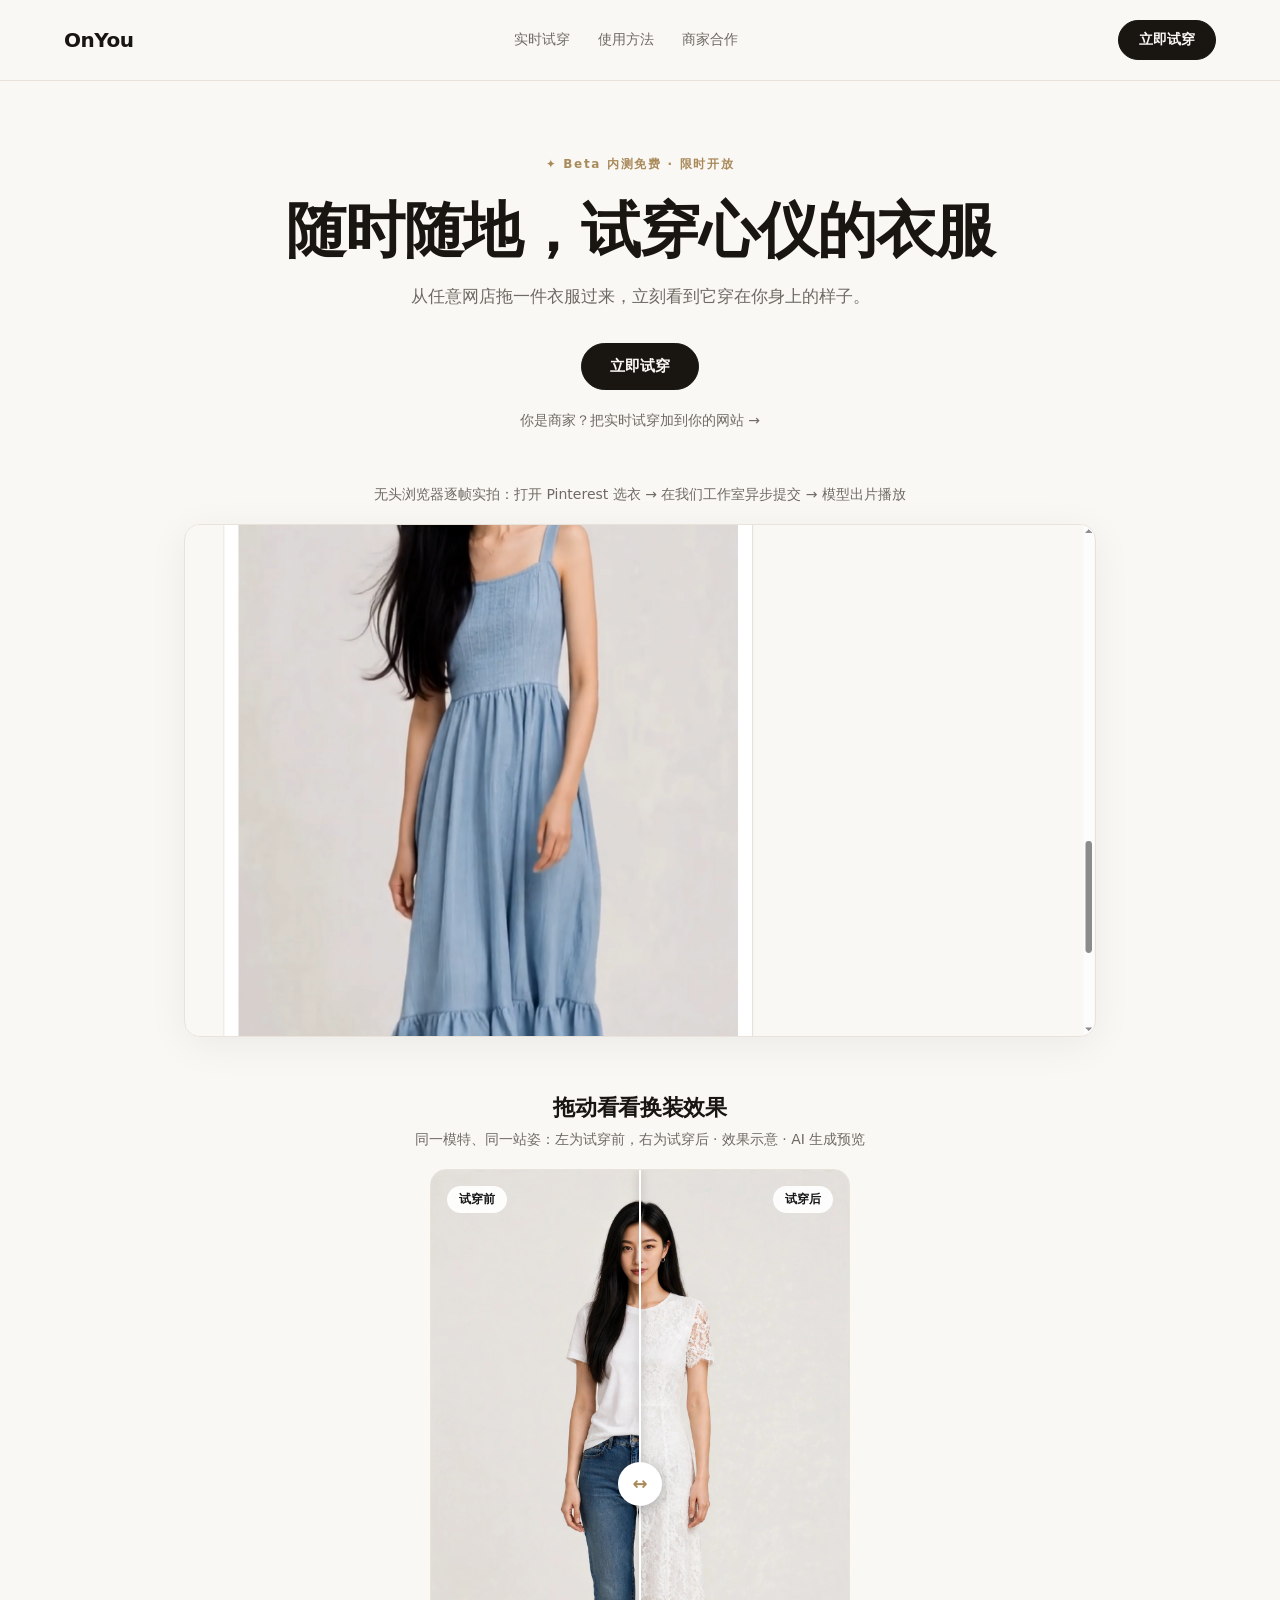
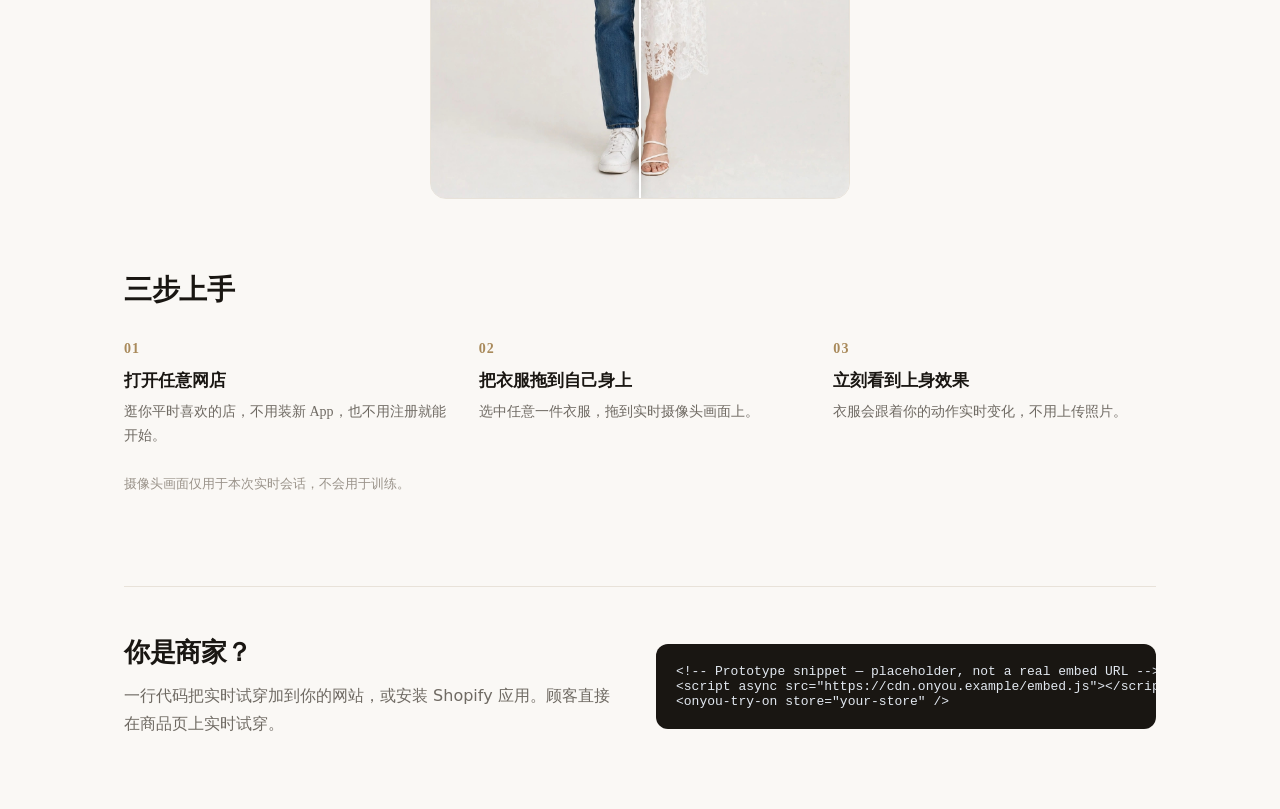
==== commit 0e09dc1b: "OnYou landing: restore recording video without title" ====
--- a/index.html
+++ b/index.html
@@ -1,3 +1,3 @@
-<!DOCTYPE html><!--b_J1YgDTKAOTsT_MiTy_b--><html lang="en"><head><meta charSet="utf-8"/><meta name="viewport" content="width=device-width, initial-scale=1"/><link rel="preload" as="image" href="/demo/sheet-lace.jpg"/><link rel="preload" as="image" href="/demo/sheet-before.jpg"/><link rel="stylesheet" href="/_next/static/css/aaf015b4a773511d.css" data-precedence="next"/><link rel="preload" as="script" fetchPriority="low" href="/_next/static/chunks/webpack-50bf99373c48be7d.js"/><script src="/_next/static/chunks/2a07a9ad-85cefbebc97e8ca1.js" async=""></script><script src="/_next/static/chunks/311-16db9b669f792648.js" async=""></script><script src="/_next/static/chunks/main-app-38702534b6a6ecc7.js" async=""></script><script src="/_next/static/chunks/app/page-9ef5046f4b1f749e.js" async=""></script><title>OnYou · Live Virtual Try-On 原型</title><meta name="description" content="OnYou 产品原型：落地页 + 实时试衣工作室（Decart lucy-vton-latest），参照 anywear.decart.ai 设计"/><script src="/_next/static/chunks/polyfills-42372ed130431b0a.js" noModule=""></script></head><body><div hidden=""><!--$--><!--/$--></div><main style="background:#faf8f5;color:#191612;min-height:100vh"><header style="display:flex;justify-content:space-between;align-items:center;padding:20px 64px;border-bottom:1px solid #e8e2d9"><span style="font-size:20px;font-weight:800;letter-spacing:-0.5px">OnYou</span><nav style="display:flex;gap:28px;font-size:14px;color:#6f6a63"><a href="https://onyou-prototype.vercel.app/studio">实时试穿</a><a href="#how">使用方法</a><a href="#stores">商家合作</a></nav><a href="https://onyou-prototype.vercel.app/studio"><button style="background:#191612;color:#faf8f5;border-color:#191612;padding:10px 20px;font-size:14px;font-weight:600">立即试穿</button></a></header><section style="text-align:center;padding:72px 24px 40px"><span style="font-size:12px;letter-spacing:0.14em;font-weight:600;color:#a98a5b">✦ Beta 内测免费 · 限时开放</span><h1 style="font-family:&#x27;Songti SC&#x27;, &#x27;Noto Serif SC&#x27;, Georgia, serif;font-size:60px;line-height:1.15;margin:24px 0 16px;letter-spacing:-1px;font-weight:700">随时随地，试穿心仪的衣服</h1><p style="font-size:17px;line-height:1.7;color:#6f6a63;max-width:560px;margin:0 auto">从任意网店拖一件衣服过来，立刻看到它穿在你身上的样子。</p><div style="display:flex;gap:12px;margin-top:32px;justify-content:center"><a href="https://onyou-prototype.vercel.app/studio"><button style="background:#191612;color:#faf8f5;border-color:#191612;padding:13px 28px;font-size:15px;font-weight:600">立即试穿</button></a></div><div style="margin-top:20px"><a href="#stores" style="font-size:14px;color:#6f6a63">你是商家？把实时试穿加到你的网站 →</a></div></section><section style="padding:56px 24px 0;max-width:1080px;margin:0 auto;text-align:center"><h2 style="font-family:&#x27;Songti SC&#x27;, &#x27;Noto Serif SC&#x27;, Georgia, serif;font-size:22px;font-weight:700;margin:0 0 8px;letter-spacing:-0.3px">拖动看看换装效果</h2><p style="font-size:14px;color:#6f6a63;margin:0 0 20px">同一模特、同一站姿：左为试穿前，右为试穿后 · 效果示意 · AI 生成预览</p><div role="slider" aria-label="试穿前后对比" aria-valuemin="0" aria-valuemax="100" aria-valuenow="50" tabindex="0" style="position:relative;width:100%;max-width:420px;margin:0 auto;aspect-ratio:2/3;border-radius:16px;overflow:hidden;border:1px solid #e8e2d9;cursor:ew-resize;touch-action:none;user-select:none"><img src="/demo/sheet-lace.jpg" alt="试穿后" draggable="false" style="position:absolute;inset:0;width:100%;height:100%;object-fit:cover"/><img src="/demo/sheet-before.jpg" alt="试穿前" draggable="false" style="position:absolute;inset:0;width:100%;height:100%;object-fit:cover;clip-path:inset(0 50% 0 0)"/><span style="position:absolute;left:16px;top:16px;background:rgba(255,255,255,0.92);color:#171717;border-radius:999px;padding:5px 12px;font-size:12px;font-weight:600">试穿前</span><span style="position:absolute;right:16px;top:16px;background:rgba(255,255,255,0.92);color:#171717;border-radius:999px;padding:5px 12px;font-size:12px;font-weight:600">试穿后</span><div style="position:absolute;left:50%;top:0;bottom:0;width:2px;background:#fff;box-shadow:0 0 8px rgba(0,0,0,0.35);transform:translateX(-1px)"></div><div style="position:absolute;left:50%;top:50%;transform:translate(-50%, -50%);width:44px;height:44px;border-radius:50%;background:#fff;color:#a98a5b;display:flex;align-items:center;justify-content:center;font-size:18px;font-weight:700;box-shadow:0 4px 16px rgba(0,0,0,0.25)">↔</div></div></section><section id="how" style="padding:72px 24px;max-width:1080px;margin:0 auto"><h2 style="font-family:&#x27;Songti SC&#x27;, &#x27;Noto Serif SC&#x27;, Georgia, serif;font-size:28px;font-weight:700;margin:0 0 32px;letter-spacing:-0.5px">三步上手</h2><div style="display:flex;gap:32px;flex-wrap:wrap"><div style="flex:1 1 240px;font-family:&#x27;Songti SC&#x27;, &#x27;Noto Serif SC&#x27;, Georgia, serif"><div style="font-size:14px;color:#a98a5b;font-weight:700;letter-spacing:0.08em">01</div><h3 style="margin:12px 0 8px;font-size:17px;font-weight:650">打开任意网店</h3><p style="color:#6f6a63;line-height:1.7;font-size:14px;margin:0">逛你平时喜欢的店，不用装新 App，也不用注册就能开始。</p></div><div style="flex:1 1 240px;font-family:&#x27;Songti SC&#x27;, &#x27;Noto Serif SC&#x27;, Georgia, serif"><div style="font-size:14px;color:#a98a5b;font-weight:700;letter-spacing:0.08em">02</div><h3 style="margin:12px 0 8px;font-size:17px;font-weight:650">把衣服拖到自己身上</h3><p style="color:#6f6a63;line-height:1.7;font-size:14px;margin:0">选中任意一件衣服，拖到实时摄像头画面上。</p></div><div style="flex:1 1 240px;font-family:&#x27;Songti SC&#x27;, &#x27;Noto Serif SC&#x27;, Georgia, serif"><div style="font-size:14px;color:#a98a5b;font-weight:700;letter-spacing:0.08em">03</div><h3 style="margin:12px 0 8px;font-size:17px;font-weight:650">立刻看到上身效果</h3><p style="color:#6f6a63;line-height:1.7;font-size:14px;margin:0">衣服会跟着你的动作实时变化，不用上传照片。</p></div></div><p style="color:#9a938a;font-size:13px;margin-top:28px">摄像头画面仅用于本次实时会话，不会用于训练。</p></section><section id="stores" style="padding:8px 24px 72px;max-width:1080px;margin:0 auto"><div style="display:flex;gap:32px;flex-wrap:wrap;align-items:center;border-top:1px solid #e8e2d9;padding-top:48px"><div style="flex:1 1 320px"><h2 style="font-family:&#x27;Songti SC&#x27;, &#x27;Noto Serif SC&#x27;, Georgia, serif;font-size:26px;font-weight:700;margin:0 0 12px;letter-spacing:-0.5px">你是商家？</h2><p style="color:#6f6a63;line-height:1.7;margin:0">一行代码把实时试穿加到你的网站，或安装 Shopify 应用。顾客直接在商品页上实时试穿。</p></div><pre style="flex:1 1 320px;background:#191612;color:#e2e8f0;border-radius:12px;padding:20px;font-size:13px;overflow-x:auto;margin:0;font-family:ui-monospace, SFMono-Regular, Menlo, monospace">&lt;!-- Prototype snippet — placeholder, not a real embed URL --&gt;
+<!DOCTYPE html><!--LUGXQ9Ne2_CfzUN8lMVc3--><html lang="en"><head><meta charSet="utf-8"/><meta name="viewport" content="width=device-width, initial-scale=1"/><link rel="preload" as="image" href="/demo/sheet-lace.jpg"/><link rel="preload" as="image" href="/demo/sheet-before.jpg"/><link rel="stylesheet" href="/_next/static/css/aaf015b4a773511d.css" data-precedence="next"/><link rel="preload" as="script" fetchPriority="low" href="/_next/static/chunks/webpack-50bf99373c48be7d.js"/><script src="/_next/static/chunks/2a07a9ad-85cefbebc97e8ca1.js" async=""></script><script src="/_next/static/chunks/311-16db9b669f792648.js" async=""></script><script src="/_next/static/chunks/main-app-38702534b6a6ecc7.js" async=""></script><script src="/_next/static/chunks/app/page-95b328b9e8093d80.js" async=""></script><title>OnYou · Live Virtual Try-On 原型</title><meta name="description" content="OnYou 产品原型：落地页 + 实时试衣工作室（Decart lucy-vton-latest），参照 anywear.decart.ai 设计"/><script src="/_next/static/chunks/polyfills-42372ed130431b0a.js" noModule=""></script></head><body><div hidden=""><!--$--><!--/$--></div><main style="background:#faf8f5;color:#191612;min-height:100vh"><header style="display:flex;justify-content:space-between;align-items:center;padding:20px 64px;border-bottom:1px solid #e8e2d9"><span style="font-size:20px;font-weight:800;letter-spacing:-0.5px">OnYou</span><nav style="display:flex;gap:28px;font-size:14px;color:#6f6a63"><a href="https://onyou-prototype.vercel.app/studio">实时试穿</a><a href="#how">使用方法</a><a href="#stores">商家合作</a></nav><a href="https://onyou-prototype.vercel.app/studio"><button style="background:#191612;color:#faf8f5;border-color:#191612;padding:10px 20px;font-size:14px;font-weight:600">立即试穿</button></a></header><section style="text-align:center;padding:72px 24px 40px"><span style="font-size:12px;letter-spacing:0.14em;font-weight:600;color:#a98a5b">✦ Beta 内测免费 · 限时开放</span><h1 style="font-family:&#x27;Songti SC&#x27;, &#x27;Noto Serif SC&#x27;, Georgia, serif;font-size:60px;line-height:1.15;margin:24px 0 16px;letter-spacing:-1px;font-weight:700">随时随地，试穿心仪的衣服</h1><p style="font-size:17px;line-height:1.7;color:#6f6a63;max-width:560px;margin:0 auto">从任意网店拖一件衣服过来，立刻看到它穿在你身上的样子。</p><div style="display:flex;gap:12px;margin-top:32px;justify-content:center"><a href="https://onyou-prototype.vercel.app/studio"><button style="background:#191612;color:#faf8f5;border-color:#191612;padding:13px 28px;font-size:15px;font-weight:600">立即试穿</button></a></div><div style="margin-top:20px"><a href="#stores" style="font-size:14px;color:#6f6a63">你是商家？把实时试穿加到你的网站 →</a></div></section><section style="padding:16px 24px 0;max-width:960px;margin:0 auto;text-align:center"><p style="font-size:14px;color:#6f6a63;margin:0 0 20px">无头浏览器逐帧实拍：打开 Pinterest 选衣 → 在我们工作室异步提交 → 模型出片播放</p><video src="/demo/screen-recording.mp4" poster="/demo/screen-recording-poster.jpg" autoPlay="" muted="" loop="" playsInline="" preload="auto" style="width:100%;aspect-ratio:16/9;border-radius:16px;border:1px solid #e8e2d9;display:block;box-shadow:0 8px 40px rgba(25, 22, 18, 0.06)"></video></section><section style="padding:56px 24px 0;max-width:1080px;margin:0 auto;text-align:center"><h2 style="font-family:&#x27;Songti SC&#x27;, &#x27;Noto Serif SC&#x27;, Georgia, serif;font-size:22px;font-weight:700;margin:0 0 8px;letter-spacing:-0.3px">拖动看看换装效果</h2><p style="font-size:14px;color:#6f6a63;margin:0 0 20px">同一模特、同一站姿：左为试穿前，右为试穿后 · 效果示意 · AI 生成预览</p><div role="slider" aria-label="试穿前后对比" aria-valuemin="0" aria-valuemax="100" aria-valuenow="50" tabindex="0" style="position:relative;width:100%;max-width:420px;margin:0 auto;aspect-ratio:2/3;border-radius:16px;overflow:hidden;border:1px solid #e8e2d9;cursor:ew-resize;touch-action:none;user-select:none"><img src="/demo/sheet-lace.jpg" alt="试穿后" draggable="false" style="position:absolute;inset:0;width:100%;height:100%;object-fit:cover"/><img src="/demo/sheet-before.jpg" alt="试穿前" draggable="false" style="position:absolute;inset:0;width:100%;height:100%;object-fit:cover;clip-path:inset(0 50% 0 0)"/><span style="position:absolute;left:16px;top:16px;background:rgba(255,255,255,0.92);color:#171717;border-radius:999px;padding:5px 12px;font-size:12px;font-weight:600">试穿前</span><span style="position:absolute;right:16px;top:16px;background:rgba(255,255,255,0.92);color:#171717;border-radius:999px;padding:5px 12px;font-size:12px;font-weight:600">试穿后</span><div style="position:absolute;left:50%;top:0;bottom:0;width:2px;background:#fff;box-shadow:0 0 8px rgba(0,0,0,0.35);transform:translateX(-1px)"></div><div style="position:absolute;left:50%;top:50%;transform:translate(-50%, -50%);width:44px;height:44px;border-radius:50%;background:#fff;color:#a98a5b;display:flex;align-items:center;justify-content:center;font-size:18px;font-weight:700;box-shadow:0 4px 16px rgba(0,0,0,0.25)">↔</div></div></section><section id="how" style="padding:72px 24px;max-width:1080px;margin:0 auto"><h2 style="font-family:&#x27;Songti SC&#x27;, &#x27;Noto Serif SC&#x27;, Georgia, serif;font-size:28px;font-weight:700;margin:0 0 32px;letter-spacing:-0.5px">三步上手</h2><div style="display:flex;gap:32px;flex-wrap:wrap"><div style="flex:1 1 240px;font-family:&#x27;Songti SC&#x27;, &#x27;Noto Serif SC&#x27;, Georgia, serif"><div style="font-size:14px;color:#a98a5b;font-weight:700;letter-spacing:0.08em">01</div><h3 style="margin:12px 0 8px;font-size:17px;font-weight:650">打开任意网店</h3><p style="color:#6f6a63;line-height:1.7;font-size:14px;margin:0">逛你平时喜欢的店，不用装新 App，也不用注册就能开始。</p></div><div style="flex:1 1 240px;font-family:&#x27;Songti SC&#x27;, &#x27;Noto Serif SC&#x27;, Georgia, serif"><div style="font-size:14px;color:#a98a5b;font-weight:700;letter-spacing:0.08em">02</div><h3 style="margin:12px 0 8px;font-size:17px;font-weight:650">把衣服拖到自己身上</h3><p style="color:#6f6a63;line-height:1.7;font-size:14px;margin:0">选中任意一件衣服，拖到实时摄像头画面上。</p></div><div style="flex:1 1 240px;font-family:&#x27;Songti SC&#x27;, &#x27;Noto Serif SC&#x27;, Georgia, serif"><div style="font-size:14px;color:#a98a5b;font-weight:700;letter-spacing:0.08em">03</div><h3 style="margin:12px 0 8px;font-size:17px;font-weight:650">立刻看到上身效果</h3><p style="color:#6f6a63;line-height:1.7;font-size:14px;margin:0">衣服会跟着你的动作实时变化，不用上传照片。</p></div></div><p style="color:#9a938a;font-size:13px;margin-top:28px">摄像头画面仅用于本次实时会话，不会用于训练。</p></section><section id="stores" style="padding:8px 24px 72px;max-width:1080px;margin:0 auto"><div style="display:flex;gap:32px;flex-wrap:wrap;align-items:center;border-top:1px solid #e8e2d9;padding-top:48px"><div style="flex:1 1 320px"><h2 style="font-family:&#x27;Songti SC&#x27;, &#x27;Noto Serif SC&#x27;, Georgia, serif;font-size:26px;font-weight:700;margin:0 0 12px;letter-spacing:-0.5px">你是商家？</h2><p style="color:#6f6a63;line-height:1.7;margin:0">一行代码把实时试穿加到你的网站，或安装 Shopify 应用。顾客直接在商品页上实时试穿。</p></div><pre style="flex:1 1 320px;background:#191612;color:#e2e8f0;border-radius:12px;padding:20px;font-size:13px;overflow-x:auto;margin:0;font-family:ui-monospace, SFMono-Regular, Menlo, monospace">&lt;!-- Prototype snippet — placeholder, not a real embed URL --&gt;
 &lt;script async src=&quot;https://cdn.onyou.example/embed.js&quot;&gt;&lt;/script&gt;
-&lt;onyou-try-on store=&quot;your-store&quot; /&gt;</pre></div></section></main><!--$--><!--/$--><script src="/_next/static/chunks/webpack-50bf99373c48be7d.js" id="_R_" async=""></script><script>(self.__next_f=self.__next_f||[]).push([0])</script><script>self.__next_f.push([1,"1:\"$Sreact.fragment\"\n2:I[3268,[],\"\"]\n3:I[3906,[],\"\"]\n4:I[2206,[],\"ClientPageRoot\"]\n5:I[1058,[\"974\",\"static/chunks/app/page-9ef5046f4b1f749e.js\"],\"default\"]\n8:I[9825,[],\"OutletBoundary\"]\na:I[8220,[],\"AsyncMetadataOutlet\"]\nc:I[9825,[],\"ViewportBoundary\"]\ne:I[9825,[],\"MetadataBoundary\"]\nf:\"$Sreact.suspense\"\n11:I[9376,[],\"\"]\n:HL[\"/_next/static/css/aaf015b4a773511d.css\",\"style\"]\n"])</script><script>self.__next_f.push([1,"0:{\"P\":null,\"b\":\"b_J1YgDTKAOTsT_MiTy_b\",\"p\":\"\",\"c\":[\"\",\"\"],\"i\":false,\"f\":[[[\"\",{\"children\":[\"__PAGE__\",{}]},\"$undefined\",\"$undefined\",true],[\"\",[\"$\",\"$1\",\"c\",{\"children\":[[[\"$\",\"link\",\"0\",{\"rel\":\"stylesheet\",\"href\":\"/_next/static/css/aaf015b4a773511d.css\",\"precedence\":\"next\",\"crossOrigin\":\"$undefined\",\"nonce\":\"$undefined\"}]],[\"$\",\"html\",null,{\"lang\":\"en\",\"children\":[\"$\",\"body\",null,{\"children\":[\"$\",\"$L2\",null,{\"parallelRouterKey\":\"children\",\"error\":\"$undefined\",\"errorStyles\":\"$undefined\",\"errorScripts\":\"$undefined\",\"template\":[\"$\",\"$L3\",null,{}],\"templateStyles\":\"$undefined\",\"templateScripts\":\"$undefined\",\"notFound\":[[[\"$\",\"title\",null,{\"children\":\"404: This page could not be found.\"}],[\"$\",\"div\",null,{\"style\":{\"fontFamily\":\"system-ui,\\\"Segoe UI\\\",Roboto,Helvetica,Arial,sans-serif,\\\"Apple Color Emoji\\\",\\\"Segoe UI Emoji\\\"\",\"height\":\"100vh\",\"textAlign\":\"center\",\"display\":\"flex\",\"flexDirection\":\"column\",\"alignItems\":\"center\",\"justifyContent\":\"center\"},\"children\":[\"$\",\"div\",null,{\"children\":[[\"$\",\"style\",null,{\"dangerouslySetInnerHTML\":{\"__html\":\"body{color:#000;background:#fff;margin:0}.next-error-h1{border-right:1px solid rgba(0,0,0,.3)}@media (prefers-color-scheme:dark){body{color:#fff;background:#000}.next-error-h1{border-right:1px solid rgba(255,255,255,.3)}}\"}}],[\"$\",\"h1\",null,{\"className\":\"next-error-h1\",\"style\":{\"display\":\"inline-block\",\"margin\":\"0 20px 0 0\",\"padding\":\"0 23px 0 0\",\"fontSize\":24,\"fontWeight\":500,\"verticalAlign\":\"top\",\"lineHeight\":\"49px\"},\"children\":404}],[\"$\",\"div\",null,{\"style\":{\"display\":\"inline-block\"},\"children\":[\"$\",\"h2\",null,{\"style\":{\"fontSize\":14,\"fontWeight\":400,\"lineHeight\":\"49px\",\"margin\":0},\"children\":\"This page could not be found.\"}]}]]}]}]],[]],\"forbidden\":\"$undefined\",\"unauthorized\":\"$undefined\"}]}]}]]}],{\"children\":[\"__PAGE__\",[\"$\",\"$1\",\"c\",{\"children\":[[\"$\",\"$L4\",null,{\"Component\":\"$5\",\"searchParams\":{},\"params\":{},\"promises\":[\"$@6\",\"$@7\"]}],null,[\"$\",\"$L8\",null,{\"children\":[\"$L9\",[\"$\",\"$La\",null,{\"promise\":\"$@b\"}]]}]]}],{},null,false]},null,false],[\"$\",\"$1\",\"h\",{\"children\":[null,[[\"$\",\"$Lc\",null,{\"children\":\"$Ld\"}],null],[\"$\",\"$Le\",null,{\"children\":[\"$\",\"div\",null,{\"hidden\":true,\"children\":[\"$\",\"$f\",null,{\"fallback\":null,\"children\":\"$L10\"}]}]}]]}],false]],\"m\":\"$undefined\",\"G\":[\"$11\",[]],\"s\":false,\"S\":true}\n"])</script><script>self.__next_f.push([1,"6:{}\n7:\"$0:f:0:1:2:children:1:props:children:0:props:params\"\n"])</script><script>self.__next_f.push([1,"d:[[\"$\",\"meta\",\"0\",{\"charSet\":\"utf-8\"}],[\"$\",\"meta\",\"1\",{\"name\":\"viewport\",\"content\":\"width=device-width, initial-scale=1\"}]]\n9:null\n"])</script><script>self.__next_f.push([1,"b:{\"metadata\":[[\"$\",\"title\",\"0\",{\"children\":\"OnYou · Live Virtual Try-On 原型\"}],[\"$\",\"meta\",\"1\",{\"name\":\"description\",\"content\":\"OnYou 产品原型：落地页 + 实时试衣工作室（Decart lucy-vton-latest），参照 anywear.decart.ai 设计\"}]],\"error\":null,\"digest\":\"$undefined\"}\n"])</script><script>self.__next_f.push([1,"10:\"$b:metadata\"\n"])</script></body></html>+&lt;onyou-try-on store=&quot;your-store&quot; /&gt;</pre></div></section></main><!--$--><!--/$--><script src="/_next/static/chunks/webpack-50bf99373c48be7d.js" id="_R_" async=""></script><script>(self.__next_f=self.__next_f||[]).push([0])</script><script>self.__next_f.push([1,"1:\"$Sreact.fragment\"\n2:I[3268,[],\"\"]\n3:I[3906,[],\"\"]\n4:I[2206,[],\"ClientPageRoot\"]\n5:I[1058,[\"974\",\"static/chunks/app/page-95b328b9e8093d80.js\"],\"default\"]\n8:I[9825,[],\"OutletBoundary\"]\na:I[8220,[],\"AsyncMetadataOutlet\"]\nc:I[9825,[],\"ViewportBoundary\"]\ne:I[9825,[],\"MetadataBoundary\"]\nf:\"$Sreact.suspense\"\n11:I[9376,[],\"\"]\n:HL[\"/_next/static/css/aaf015b4a773511d.css\",\"style\"]\n"])</script><script>self.__next_f.push([1,"0:{\"P\":null,\"b\":\"LUGXQ9Ne2-CfzUN8lMVc3\",\"p\":\"\",\"c\":[\"\",\"\"],\"i\":false,\"f\":[[[\"\",{\"children\":[\"__PAGE__\",{}]},\"$undefined\",\"$undefined\",true],[\"\",[\"$\",\"$1\",\"c\",{\"children\":[[[\"$\",\"link\",\"0\",{\"rel\":\"stylesheet\",\"href\":\"/_next/static/css/aaf015b4a773511d.css\",\"precedence\":\"next\",\"crossOrigin\":\"$undefined\",\"nonce\":\"$undefined\"}]],[\"$\",\"html\",null,{\"lang\":\"en\",\"children\":[\"$\",\"body\",null,{\"children\":[\"$\",\"$L2\",null,{\"parallelRouterKey\":\"children\",\"error\":\"$undefined\",\"errorStyles\":\"$undefined\",\"errorScripts\":\"$undefined\",\"template\":[\"$\",\"$L3\",null,{}],\"templateStyles\":\"$undefined\",\"templateScripts\":\"$undefined\",\"notFound\":[[[\"$\",\"title\",null,{\"children\":\"404: This page could not be found.\"}],[\"$\",\"div\",null,{\"style\":{\"fontFamily\":\"system-ui,\\\"Segoe UI\\\",Roboto,Helvetica,Arial,sans-serif,\\\"Apple Color Emoji\\\",\\\"Segoe UI Emoji\\\"\",\"height\":\"100vh\",\"textAlign\":\"center\",\"display\":\"flex\",\"flexDirection\":\"column\",\"alignItems\":\"center\",\"justifyContent\":\"center\"},\"children\":[\"$\",\"div\",null,{\"children\":[[\"$\",\"style\",null,{\"dangerouslySetInnerHTML\":{\"__html\":\"body{color:#000;background:#fff;margin:0}.next-error-h1{border-right:1px solid rgba(0,0,0,.3)}@media (prefers-color-scheme:dark){body{color:#fff;background:#000}.next-error-h1{border-right:1px solid rgba(255,255,255,.3)}}\"}}],[\"$\",\"h1\",null,{\"className\":\"next-error-h1\",\"style\":{\"display\":\"inline-block\",\"margin\":\"0 20px 0 0\",\"padding\":\"0 23px 0 0\",\"fontSize\":24,\"fontWeight\":500,\"verticalAlign\":\"top\",\"lineHeight\":\"49px\"},\"children\":404}],[\"$\",\"div\",null,{\"style\":{\"display\":\"inline-block\"},\"children\":[\"$\",\"h2\",null,{\"style\":{\"fontSize\":14,\"fontWeight\":400,\"lineHeight\":\"49px\",\"margin\":0},\"children\":\"This page could not be found.\"}]}]]}]}]],[]],\"forbidden\":\"$undefined\",\"unauthorized\":\"$undefined\"}]}]}]]}],{\"children\":[\"__PAGE__\",[\"$\",\"$1\",\"c\",{\"children\":[[\"$\",\"$L4\",null,{\"Component\":\"$5\",\"searchParams\":{},\"params\":{},\"promises\":[\"$@6\",\"$@7\"]}],null,[\"$\",\"$L8\",null,{\"children\":[\"$L9\",[\"$\",\"$La\",null,{\"promise\":\"$@b\"}]]}]]}],{},null,false]},null,false],[\"$\",\"$1\",\"h\",{\"children\":[null,[[\"$\",\"$Lc\",null,{\"children\":\"$Ld\"}],null],[\"$\",\"$Le\",null,{\"children\":[\"$\",\"div\",null,{\"hidden\":true,\"children\":[\"$\",\"$f\",null,{\"fallback\":null,\"children\":\"$L10\"}]}]}]]}],false]],\"m\":\"$undefined\",\"G\":[\"$11\",[]],\"s\":false,\"S\":true}\n"])</script><script>self.__next_f.push([1,"6:{}\n7:\"$0:f:0:1:2:children:1:props:children:0:props:params\"\n"])</script><script>self.__next_f.push([1,"d:[[\"$\",\"meta\",\"0\",{\"charSet\":\"utf-8\"}],[\"$\",\"meta\",\"1\",{\"name\":\"viewport\",\"content\":\"width=device-width, initial-scale=1\"}]]\n9:null\n"])</script><script>self.__next_f.push([1,"b:{\"metadata\":[[\"$\",\"title\",\"0\",{\"children\":\"OnYou · Live Virtual Try-On 原型\"}],[\"$\",\"meta\",\"1\",{\"name\":\"description\",\"content\":\"OnYou 产品原型：落地页 + 实时试衣工作室（Decart lucy-vton-latest），参照 anywear.decart.ai 设计\"}]],\"error\":null,\"digest\":\"$undefined\"}\n"])</script><script>self.__next_f.push([1,"10:\"$b:metadata\"\n"])</script></body></html>
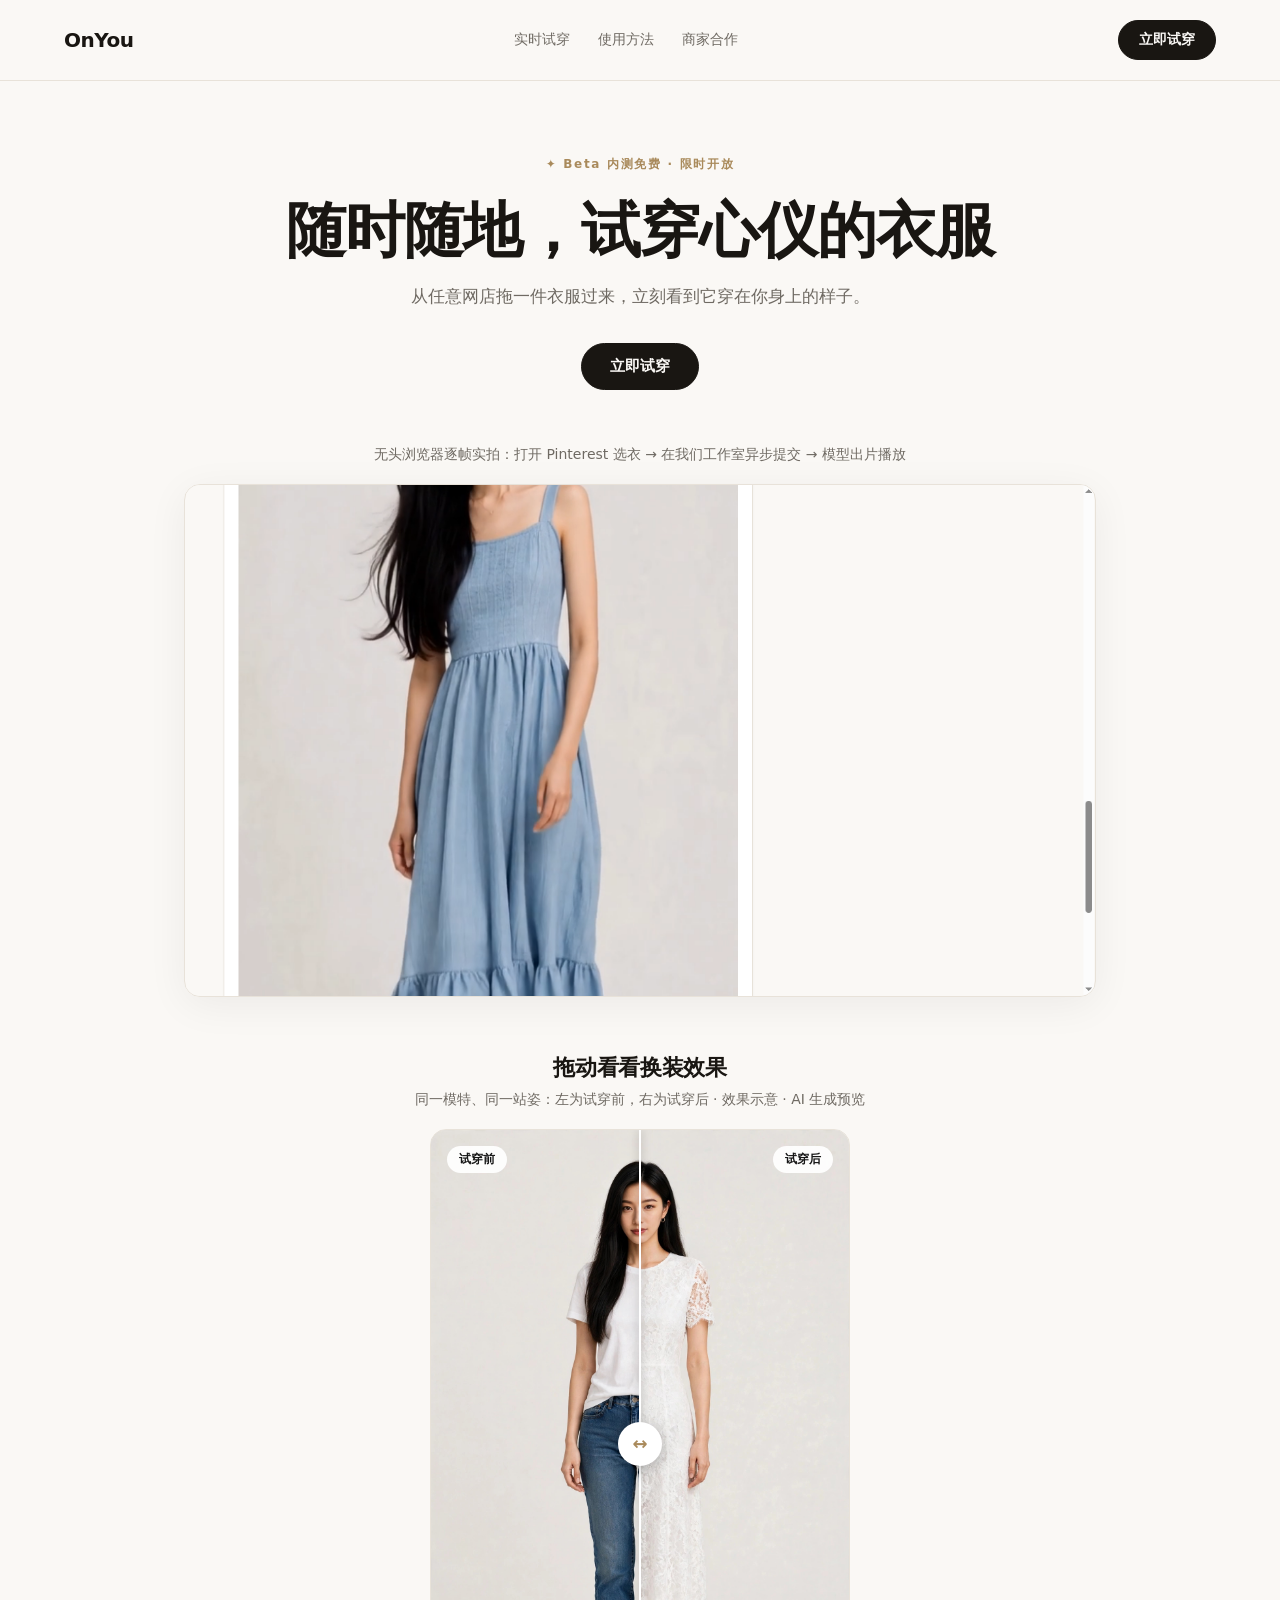
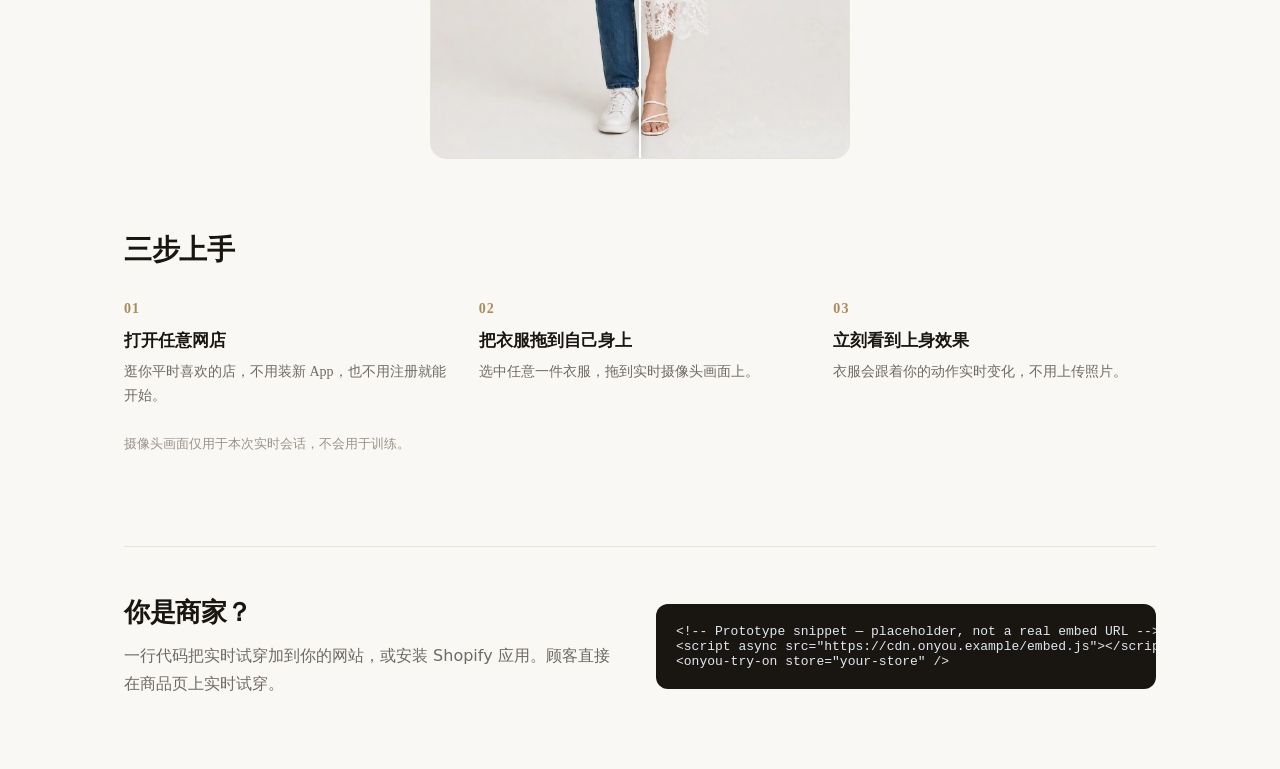
==== commit 563339b4: "OnYou landing: remove hero merchant link" ====
--- a/index.html
+++ b/index.html
@@ -1,3 +1,3 @@
-<!DOCTYPE html><!--LUGXQ9Ne2_CfzUN8lMVc3--><html lang="en"><head><meta charSet="utf-8"/><meta name="viewport" content="width=device-width, initial-scale=1"/><link rel="preload" as="image" href="/demo/sheet-lace.jpg"/><link rel="preload" as="image" href="/demo/sheet-before.jpg"/><link rel="stylesheet" href="/_next/static/css/aaf015b4a773511d.css" data-precedence="next"/><link rel="preload" as="script" fetchPriority="low" href="/_next/static/chunks/webpack-50bf99373c48be7d.js"/><script src="/_next/static/chunks/2a07a9ad-85cefbebc97e8ca1.js" async=""></script><script src="/_next/static/chunks/311-16db9b669f792648.js" async=""></script><script src="/_next/static/chunks/main-app-38702534b6a6ecc7.js" async=""></script><script src="/_next/static/chunks/app/page-95b328b9e8093d80.js" async=""></script><title>OnYou · Live Virtual Try-On 原型</title><meta name="description" content="OnYou 产品原型：落地页 + 实时试衣工作室（Decart lucy-vton-latest），参照 anywear.decart.ai 设计"/><script src="/_next/static/chunks/polyfills-42372ed130431b0a.js" noModule=""></script></head><body><div hidden=""><!--$--><!--/$--></div><main style="background:#faf8f5;color:#191612;min-height:100vh"><header style="display:flex;justify-content:space-between;align-items:center;padding:20px 64px;border-bottom:1px solid #e8e2d9"><span style="font-size:20px;font-weight:800;letter-spacing:-0.5px">OnYou</span><nav style="display:flex;gap:28px;font-size:14px;color:#6f6a63"><a href="https://onyou-prototype.vercel.app/studio">实时试穿</a><a href="#how">使用方法</a><a href="#stores">商家合作</a></nav><a href="https://onyou-prototype.vercel.app/studio"><button style="background:#191612;color:#faf8f5;border-color:#191612;padding:10px 20px;font-size:14px;font-weight:600">立即试穿</button></a></header><section style="text-align:center;padding:72px 24px 40px"><span style="font-size:12px;letter-spacing:0.14em;font-weight:600;color:#a98a5b">✦ Beta 内测免费 · 限时开放</span><h1 style="font-family:&#x27;Songti SC&#x27;, &#x27;Noto Serif SC&#x27;, Georgia, serif;font-size:60px;line-height:1.15;margin:24px 0 16px;letter-spacing:-1px;font-weight:700">随时随地，试穿心仪的衣服</h1><p style="font-size:17px;line-height:1.7;color:#6f6a63;max-width:560px;margin:0 auto">从任意网店拖一件衣服过来，立刻看到它穿在你身上的样子。</p><div style="display:flex;gap:12px;margin-top:32px;justify-content:center"><a href="https://onyou-prototype.vercel.app/studio"><button style="background:#191612;color:#faf8f5;border-color:#191612;padding:13px 28px;font-size:15px;font-weight:600">立即试穿</button></a></div><div style="margin-top:20px"><a href="#stores" style="font-size:14px;color:#6f6a63">你是商家？把实时试穿加到你的网站 →</a></div></section><section style="padding:16px 24px 0;max-width:960px;margin:0 auto;text-align:center"><p style="font-size:14px;color:#6f6a63;margin:0 0 20px">无头浏览器逐帧实拍：打开 Pinterest 选衣 → 在我们工作室异步提交 → 模型出片播放</p><video src="/demo/screen-recording.mp4" poster="/demo/screen-recording-poster.jpg" autoPlay="" muted="" loop="" playsInline="" preload="auto" style="width:100%;aspect-ratio:16/9;border-radius:16px;border:1px solid #e8e2d9;display:block;box-shadow:0 8px 40px rgba(25, 22, 18, 0.06)"></video></section><section style="padding:56px 24px 0;max-width:1080px;margin:0 auto;text-align:center"><h2 style="font-family:&#x27;Songti SC&#x27;, &#x27;Noto Serif SC&#x27;, Georgia, serif;font-size:22px;font-weight:700;margin:0 0 8px;letter-spacing:-0.3px">拖动看看换装效果</h2><p style="font-size:14px;color:#6f6a63;margin:0 0 20px">同一模特、同一站姿：左为试穿前，右为试穿后 · 效果示意 · AI 生成预览</p><div role="slider" aria-label="试穿前后对比" aria-valuemin="0" aria-valuemax="100" aria-valuenow="50" tabindex="0" style="position:relative;width:100%;max-width:420px;margin:0 auto;aspect-ratio:2/3;border-radius:16px;overflow:hidden;border:1px solid #e8e2d9;cursor:ew-resize;touch-action:none;user-select:none"><img src="/demo/sheet-lace.jpg" alt="试穿后" draggable="false" style="position:absolute;inset:0;width:100%;height:100%;object-fit:cover"/><img src="/demo/sheet-before.jpg" alt="试穿前" draggable="false" style="position:absolute;inset:0;width:100%;height:100%;object-fit:cover;clip-path:inset(0 50% 0 0)"/><span style="position:absolute;left:16px;top:16px;background:rgba(255,255,255,0.92);color:#171717;border-radius:999px;padding:5px 12px;font-size:12px;font-weight:600">试穿前</span><span style="position:absolute;right:16px;top:16px;background:rgba(255,255,255,0.92);color:#171717;border-radius:999px;padding:5px 12px;font-size:12px;font-weight:600">试穿后</span><div style="position:absolute;left:50%;top:0;bottom:0;width:2px;background:#fff;box-shadow:0 0 8px rgba(0,0,0,0.35);transform:translateX(-1px)"></div><div style="position:absolute;left:50%;top:50%;transform:translate(-50%, -50%);width:44px;height:44px;border-radius:50%;background:#fff;color:#a98a5b;display:flex;align-items:center;justify-content:center;font-size:18px;font-weight:700;box-shadow:0 4px 16px rgba(0,0,0,0.25)">↔</div></div></section><section id="how" style="padding:72px 24px;max-width:1080px;margin:0 auto"><h2 style="font-family:&#x27;Songti SC&#x27;, &#x27;Noto Serif SC&#x27;, Georgia, serif;font-size:28px;font-weight:700;margin:0 0 32px;letter-spacing:-0.5px">三步上手</h2><div style="display:flex;gap:32px;flex-wrap:wrap"><div style="flex:1 1 240px;font-family:&#x27;Songti SC&#x27;, &#x27;Noto Serif SC&#x27;, Georgia, serif"><div style="font-size:14px;color:#a98a5b;font-weight:700;letter-spacing:0.08em">01</div><h3 style="margin:12px 0 8px;font-size:17px;font-weight:650">打开任意网店</h3><p style="color:#6f6a63;line-height:1.7;font-size:14px;margin:0">逛你平时喜欢的店，不用装新 App，也不用注册就能开始。</p></div><div style="flex:1 1 240px;font-family:&#x27;Songti SC&#x27;, &#x27;Noto Serif SC&#x27;, Georgia, serif"><div style="font-size:14px;color:#a98a5b;font-weight:700;letter-spacing:0.08em">02</div><h3 style="margin:12px 0 8px;font-size:17px;font-weight:650">把衣服拖到自己身上</h3><p style="color:#6f6a63;line-height:1.7;font-size:14px;margin:0">选中任意一件衣服，拖到实时摄像头画面上。</p></div><div style="flex:1 1 240px;font-family:&#x27;Songti SC&#x27;, &#x27;Noto Serif SC&#x27;, Georgia, serif"><div style="font-size:14px;color:#a98a5b;font-weight:700;letter-spacing:0.08em">03</div><h3 style="margin:12px 0 8px;font-size:17px;font-weight:650">立刻看到上身效果</h3><p style="color:#6f6a63;line-height:1.7;font-size:14px;margin:0">衣服会跟着你的动作实时变化，不用上传照片。</p></div></div><p style="color:#9a938a;font-size:13px;margin-top:28px">摄像头画面仅用于本次实时会话，不会用于训练。</p></section><section id="stores" style="padding:8px 24px 72px;max-width:1080px;margin:0 auto"><div style="display:flex;gap:32px;flex-wrap:wrap;align-items:center;border-top:1px solid #e8e2d9;padding-top:48px"><div style="flex:1 1 320px"><h2 style="font-family:&#x27;Songti SC&#x27;, &#x27;Noto Serif SC&#x27;, Georgia, serif;font-size:26px;font-weight:700;margin:0 0 12px;letter-spacing:-0.5px">你是商家？</h2><p style="color:#6f6a63;line-height:1.7;margin:0">一行代码把实时试穿加到你的网站，或安装 Shopify 应用。顾客直接在商品页上实时试穿。</p></div><pre style="flex:1 1 320px;background:#191612;color:#e2e8f0;border-radius:12px;padding:20px;font-size:13px;overflow-x:auto;margin:0;font-family:ui-monospace, SFMono-Regular, Menlo, monospace">&lt;!-- Prototype snippet — placeholder, not a real embed URL --&gt;
+<!DOCTYPE html><!--U_Ku1PFMkXP70jXXQqw8i--><html lang="en"><head><meta charSet="utf-8"/><meta name="viewport" content="width=device-width, initial-scale=1"/><link rel="preload" as="image" href="/demo/sheet-lace.jpg"/><link rel="preload" as="image" href="/demo/sheet-before.jpg"/><link rel="stylesheet" href="/_next/static/css/aaf015b4a773511d.css" data-precedence="next"/><link rel="preload" as="script" fetchPriority="low" href="/_next/static/chunks/webpack-50bf99373c48be7d.js"/><script src="/_next/static/chunks/2a07a9ad-85cefbebc97e8ca1.js" async=""></script><script src="/_next/static/chunks/311-16db9b669f792648.js" async=""></script><script src="/_next/static/chunks/main-app-38702534b6a6ecc7.js" async=""></script><script src="/_next/static/chunks/app/page-f2ad25291b0e13b3.js" async=""></script><title>OnYou · Live Virtual Try-On 原型</title><meta name="description" content="OnYou 产品原型：落地页 + 实时试衣工作室（Decart lucy-vton-latest），参照 anywear.decart.ai 设计"/><script src="/_next/static/chunks/polyfills-42372ed130431b0a.js" noModule=""></script></head><body><div hidden=""><!--$--><!--/$--></div><main style="background:#faf8f5;color:#191612;min-height:100vh"><header style="display:flex;justify-content:space-between;align-items:center;padding:20px 64px;border-bottom:1px solid #e8e2d9"><span style="font-size:20px;font-weight:800;letter-spacing:-0.5px">OnYou</span><nav style="display:flex;gap:28px;font-size:14px;color:#6f6a63"><a href="https://onyou-prototype.vercel.app/studio">实时试穿</a><a href="#how">使用方法</a><a href="#stores">商家合作</a></nav><a href="https://onyou-prototype.vercel.app/studio"><button style="background:#191612;color:#faf8f5;border-color:#191612;padding:10px 20px;font-size:14px;font-weight:600">立即试穿</button></a></header><section style="text-align:center;padding:72px 24px 40px"><span style="font-size:12px;letter-spacing:0.14em;font-weight:600;color:#a98a5b">✦ Beta 内测免费 · 限时开放</span><h1 style="font-family:&#x27;Songti SC&#x27;, &#x27;Noto Serif SC&#x27;, Georgia, serif;font-size:60px;line-height:1.15;margin:24px 0 16px;letter-spacing:-1px;font-weight:700">随时随地，试穿心仪的衣服</h1><p style="font-size:17px;line-height:1.7;color:#6f6a63;max-width:560px;margin:0 auto">从任意网店拖一件衣服过来，立刻看到它穿在你身上的样子。</p><div style="display:flex;gap:12px;margin-top:32px;justify-content:center"><a href="https://onyou-prototype.vercel.app/studio"><button style="background:#191612;color:#faf8f5;border-color:#191612;padding:13px 28px;font-size:15px;font-weight:600">立即试穿</button></a></div></section><section style="padding:16px 24px 0;max-width:960px;margin:0 auto;text-align:center"><p style="font-size:14px;color:#6f6a63;margin:0 0 20px">无头浏览器逐帧实拍：打开 Pinterest 选衣 → 在我们工作室异步提交 → 模型出片播放</p><video src="/demo/screen-recording.mp4" poster="/demo/screen-recording-poster.jpg" autoPlay="" muted="" loop="" playsInline="" preload="auto" style="width:100%;aspect-ratio:16/9;border-radius:16px;border:1px solid #e8e2d9;display:block;box-shadow:0 8px 40px rgba(25, 22, 18, 0.06)"></video></section><section style="padding:56px 24px 0;max-width:1080px;margin:0 auto;text-align:center"><h2 style="font-family:&#x27;Songti SC&#x27;, &#x27;Noto Serif SC&#x27;, Georgia, serif;font-size:22px;font-weight:700;margin:0 0 8px;letter-spacing:-0.3px">拖动看看换装效果</h2><p style="font-size:14px;color:#6f6a63;margin:0 0 20px">同一模特、同一站姿：左为试穿前，右为试穿后 · 效果示意 · AI 生成预览</p><div role="slider" aria-label="试穿前后对比" aria-valuemin="0" aria-valuemax="100" aria-valuenow="50" tabindex="0" style="position:relative;width:100%;max-width:420px;margin:0 auto;aspect-ratio:2/3;border-radius:16px;overflow:hidden;border:1px solid #e8e2d9;cursor:ew-resize;touch-action:none;user-select:none"><img src="/demo/sheet-lace.jpg" alt="试穿后" draggable="false" style="position:absolute;inset:0;width:100%;height:100%;object-fit:cover"/><img src="/demo/sheet-before.jpg" alt="试穿前" draggable="false" style="position:absolute;inset:0;width:100%;height:100%;object-fit:cover;clip-path:inset(0 50% 0 0)"/><span style="position:absolute;left:16px;top:16px;background:rgba(255,255,255,0.92);color:#171717;border-radius:999px;padding:5px 12px;font-size:12px;font-weight:600">试穿前</span><span style="position:absolute;right:16px;top:16px;background:rgba(255,255,255,0.92);color:#171717;border-radius:999px;padding:5px 12px;font-size:12px;font-weight:600">试穿后</span><div style="position:absolute;left:50%;top:0;bottom:0;width:2px;background:#fff;box-shadow:0 0 8px rgba(0,0,0,0.35);transform:translateX(-1px)"></div><div style="position:absolute;left:50%;top:50%;transform:translate(-50%, -50%);width:44px;height:44px;border-radius:50%;background:#fff;color:#a98a5b;display:flex;align-items:center;justify-content:center;font-size:18px;font-weight:700;box-shadow:0 4px 16px rgba(0,0,0,0.25)">↔</div></div></section><section id="how" style="padding:72px 24px;max-width:1080px;margin:0 auto"><h2 style="font-family:&#x27;Songti SC&#x27;, &#x27;Noto Serif SC&#x27;, Georgia, serif;font-size:28px;font-weight:700;margin:0 0 32px;letter-spacing:-0.5px">三步上手</h2><div style="display:flex;gap:32px;flex-wrap:wrap"><div style="flex:1 1 240px;font-family:&#x27;Songti SC&#x27;, &#x27;Noto Serif SC&#x27;, Georgia, serif"><div style="font-size:14px;color:#a98a5b;font-weight:700;letter-spacing:0.08em">01</div><h3 style="margin:12px 0 8px;font-size:17px;font-weight:650">打开任意网店</h3><p style="color:#6f6a63;line-height:1.7;font-size:14px;margin:0">逛你平时喜欢的店，不用装新 App，也不用注册就能开始。</p></div><div style="flex:1 1 240px;font-family:&#x27;Songti SC&#x27;, &#x27;Noto Serif SC&#x27;, Georgia, serif"><div style="font-size:14px;color:#a98a5b;font-weight:700;letter-spacing:0.08em">02</div><h3 style="margin:12px 0 8px;font-size:17px;font-weight:650">把衣服拖到自己身上</h3><p style="color:#6f6a63;line-height:1.7;font-size:14px;margin:0">选中任意一件衣服，拖到实时摄像头画面上。</p></div><div style="flex:1 1 240px;font-family:&#x27;Songti SC&#x27;, &#x27;Noto Serif SC&#x27;, Georgia, serif"><div style="font-size:14px;color:#a98a5b;font-weight:700;letter-spacing:0.08em">03</div><h3 style="margin:12px 0 8px;font-size:17px;font-weight:650">立刻看到上身效果</h3><p style="color:#6f6a63;line-height:1.7;font-size:14px;margin:0">衣服会跟着你的动作实时变化，不用上传照片。</p></div></div><p style="color:#9a938a;font-size:13px;margin-top:28px">摄像头画面仅用于本次实时会话，不会用于训练。</p></section><section id="stores" style="padding:8px 24px 72px;max-width:1080px;margin:0 auto"><div style="display:flex;gap:32px;flex-wrap:wrap;align-items:center;border-top:1px solid #e8e2d9;padding-top:48px"><div style="flex:1 1 320px"><h2 style="font-family:&#x27;Songti SC&#x27;, &#x27;Noto Serif SC&#x27;, Georgia, serif;font-size:26px;font-weight:700;margin:0 0 12px;letter-spacing:-0.5px">你是商家？</h2><p style="color:#6f6a63;line-height:1.7;margin:0">一行代码把实时试穿加到你的网站，或安装 Shopify 应用。顾客直接在商品页上实时试穿。</p></div><pre style="flex:1 1 320px;background:#191612;color:#e2e8f0;border-radius:12px;padding:20px;font-size:13px;overflow-x:auto;margin:0;font-family:ui-monospace, SFMono-Regular, Menlo, monospace">&lt;!-- Prototype snippet — placeholder, not a real embed URL --&gt;
 &lt;script async src=&quot;https://cdn.onyou.example/embed.js&quot;&gt;&lt;/script&gt;
-&lt;onyou-try-on store=&quot;your-store&quot; /&gt;</pre></div></section></main><!--$--><!--/$--><script src="/_next/static/chunks/webpack-50bf99373c48be7d.js" id="_R_" async=""></script><script>(self.__next_f=self.__next_f||[]).push([0])</script><script>self.__next_f.push([1,"1:\"$Sreact.fragment\"\n2:I[3268,[],\"\"]\n3:I[3906,[],\"\"]\n4:I[2206,[],\"ClientPageRoot\"]\n5:I[1058,[\"974\",\"static/chunks/app/page-95b328b9e8093d80.js\"],\"default\"]\n8:I[9825,[],\"OutletBoundary\"]\na:I[8220,[],\"AsyncMetadataOutlet\"]\nc:I[9825,[],\"ViewportBoundary\"]\ne:I[9825,[],\"MetadataBoundary\"]\nf:\"$Sreact.suspense\"\n11:I[9376,[],\"\"]\n:HL[\"/_next/static/css/aaf015b4a773511d.css\",\"style\"]\n"])</script><script>self.__next_f.push([1,"0:{\"P\":null,\"b\":\"LUGXQ9Ne2-CfzUN8lMVc3\",\"p\":\"\",\"c\":[\"\",\"\"],\"i\":false,\"f\":[[[\"\",{\"children\":[\"__PAGE__\",{}]},\"$undefined\",\"$undefined\",true],[\"\",[\"$\",\"$1\",\"c\",{\"children\":[[[\"$\",\"link\",\"0\",{\"rel\":\"stylesheet\",\"href\":\"/_next/static/css/aaf015b4a773511d.css\",\"precedence\":\"next\",\"crossOrigin\":\"$undefined\",\"nonce\":\"$undefined\"}]],[\"$\",\"html\",null,{\"lang\":\"en\",\"children\":[\"$\",\"body\",null,{\"children\":[\"$\",\"$L2\",null,{\"parallelRouterKey\":\"children\",\"error\":\"$undefined\",\"errorStyles\":\"$undefined\",\"errorScripts\":\"$undefined\",\"template\":[\"$\",\"$L3\",null,{}],\"templateStyles\":\"$undefined\",\"templateScripts\":\"$undefined\",\"notFound\":[[[\"$\",\"title\",null,{\"children\":\"404: This page could not be found.\"}],[\"$\",\"div\",null,{\"style\":{\"fontFamily\":\"system-ui,\\\"Segoe UI\\\",Roboto,Helvetica,Arial,sans-serif,\\\"Apple Color Emoji\\\",\\\"Segoe UI Emoji\\\"\",\"height\":\"100vh\",\"textAlign\":\"center\",\"display\":\"flex\",\"flexDirection\":\"column\",\"alignItems\":\"center\",\"justifyContent\":\"center\"},\"children\":[\"$\",\"div\",null,{\"children\":[[\"$\",\"style\",null,{\"dangerouslySetInnerHTML\":{\"__html\":\"body{color:#000;background:#fff;margin:0}.next-error-h1{border-right:1px solid rgba(0,0,0,.3)}@media (prefers-color-scheme:dark){body{color:#fff;background:#000}.next-error-h1{border-right:1px solid rgba(255,255,255,.3)}}\"}}],[\"$\",\"h1\",null,{\"className\":\"next-error-h1\",\"style\":{\"display\":\"inline-block\",\"margin\":\"0 20px 0 0\",\"padding\":\"0 23px 0 0\",\"fontSize\":24,\"fontWeight\":500,\"verticalAlign\":\"top\",\"lineHeight\":\"49px\"},\"children\":404}],[\"$\",\"div\",null,{\"style\":{\"display\":\"inline-block\"},\"children\":[\"$\",\"h2\",null,{\"style\":{\"fontSize\":14,\"fontWeight\":400,\"lineHeight\":\"49px\",\"margin\":0},\"children\":\"This page could not be found.\"}]}]]}]}]],[]],\"forbidden\":\"$undefined\",\"unauthorized\":\"$undefined\"}]}]}]]}],{\"children\":[\"__PAGE__\",[\"$\",\"$1\",\"c\",{\"children\":[[\"$\",\"$L4\",null,{\"Component\":\"$5\",\"searchParams\":{},\"params\":{},\"promises\":[\"$@6\",\"$@7\"]}],null,[\"$\",\"$L8\",null,{\"children\":[\"$L9\",[\"$\",\"$La\",null,{\"promise\":\"$@b\"}]]}]]}],{},null,false]},null,false],[\"$\",\"$1\",\"h\",{\"children\":[null,[[\"$\",\"$Lc\",null,{\"children\":\"$Ld\"}],null],[\"$\",\"$Le\",null,{\"children\":[\"$\",\"div\",null,{\"hidden\":true,\"children\":[\"$\",\"$f\",null,{\"fallback\":null,\"children\":\"$L10\"}]}]}]]}],false]],\"m\":\"$undefined\",\"G\":[\"$11\",[]],\"s\":false,\"S\":true}\n"])</script><script>self.__next_f.push([1,"6:{}\n7:\"$0:f:0:1:2:children:1:props:children:0:props:params\"\n"])</script><script>self.__next_f.push([1,"d:[[\"$\",\"meta\",\"0\",{\"charSet\":\"utf-8\"}],[\"$\",\"meta\",\"1\",{\"name\":\"viewport\",\"content\":\"width=device-width, initial-scale=1\"}]]\n9:null\n"])</script><script>self.__next_f.push([1,"b:{\"metadata\":[[\"$\",\"title\",\"0\",{\"children\":\"OnYou · Live Virtual Try-On 原型\"}],[\"$\",\"meta\",\"1\",{\"name\":\"description\",\"content\":\"OnYou 产品原型：落地页 + 实时试衣工作室（Decart lucy-vton-latest），参照 anywear.decart.ai 设计\"}]],\"error\":null,\"digest\":\"$undefined\"}\n"])</script><script>self.__next_f.push([1,"10:\"$b:metadata\"\n"])</script></body></html>+&lt;onyou-try-on store=&quot;your-store&quot; /&gt;</pre></div></section></main><!--$--><!--/$--><script src="/_next/static/chunks/webpack-50bf99373c48be7d.js" id="_R_" async=""></script><script>(self.__next_f=self.__next_f||[]).push([0])</script><script>self.__next_f.push([1,"1:\"$Sreact.fragment\"\n2:I[3268,[],\"\"]\n3:I[3906,[],\"\"]\n4:I[2206,[],\"ClientPageRoot\"]\n5:I[1058,[\"974\",\"static/chunks/app/page-f2ad25291b0e13b3.js\"],\"default\"]\n8:I[9825,[],\"OutletBoundary\"]\na:I[8220,[],\"AsyncMetadataOutlet\"]\nc:I[9825,[],\"ViewportBoundary\"]\ne:I[9825,[],\"MetadataBoundary\"]\nf:\"$Sreact.suspense\"\n11:I[9376,[],\"\"]\n:HL[\"/_next/static/css/aaf015b4a773511d.css\",\"style\"]\n"])</script><script>self.__next_f.push([1,"0:{\"P\":null,\"b\":\"U-Ku1PFMkXP70jXXQqw8i\",\"p\":\"\",\"c\":[\"\",\"\"],\"i\":false,\"f\":[[[\"\",{\"children\":[\"__PAGE__\",{}]},\"$undefined\",\"$undefined\",true],[\"\",[\"$\",\"$1\",\"c\",{\"children\":[[[\"$\",\"link\",\"0\",{\"rel\":\"stylesheet\",\"href\":\"/_next/static/css/aaf015b4a773511d.css\",\"precedence\":\"next\",\"crossOrigin\":\"$undefined\",\"nonce\":\"$undefined\"}]],[\"$\",\"html\",null,{\"lang\":\"en\",\"children\":[\"$\",\"body\",null,{\"children\":[\"$\",\"$L2\",null,{\"parallelRouterKey\":\"children\",\"error\":\"$undefined\",\"errorStyles\":\"$undefined\",\"errorScripts\":\"$undefined\",\"template\":[\"$\",\"$L3\",null,{}],\"templateStyles\":\"$undefined\",\"templateScripts\":\"$undefined\",\"notFound\":[[[\"$\",\"title\",null,{\"children\":\"404: This page could not be found.\"}],[\"$\",\"div\",null,{\"style\":{\"fontFamily\":\"system-ui,\\\"Segoe UI\\\",Roboto,Helvetica,Arial,sans-serif,\\\"Apple Color Emoji\\\",\\\"Segoe UI Emoji\\\"\",\"height\":\"100vh\",\"textAlign\":\"center\",\"display\":\"flex\",\"flexDirection\":\"column\",\"alignItems\":\"center\",\"justifyContent\":\"center\"},\"children\":[\"$\",\"div\",null,{\"children\":[[\"$\",\"style\",null,{\"dangerouslySetInnerHTML\":{\"__html\":\"body{color:#000;background:#fff;margin:0}.next-error-h1{border-right:1px solid rgba(0,0,0,.3)}@media (prefers-color-scheme:dark){body{color:#fff;background:#000}.next-error-h1{border-right:1px solid rgba(255,255,255,.3)}}\"}}],[\"$\",\"h1\",null,{\"className\":\"next-error-h1\",\"style\":{\"display\":\"inline-block\",\"margin\":\"0 20px 0 0\",\"padding\":\"0 23px 0 0\",\"fontSize\":24,\"fontWeight\":500,\"verticalAlign\":\"top\",\"lineHeight\":\"49px\"},\"children\":404}],[\"$\",\"div\",null,{\"style\":{\"display\":\"inline-block\"},\"children\":[\"$\",\"h2\",null,{\"style\":{\"fontSize\":14,\"fontWeight\":400,\"lineHeight\":\"49px\",\"margin\":0},\"children\":\"This page could not be found.\"}]}]]}]}]],[]],\"forbidden\":\"$undefined\",\"unauthorized\":\"$undefined\"}]}]}]]}],{\"children\":[\"__PAGE__\",[\"$\",\"$1\",\"c\",{\"children\":[[\"$\",\"$L4\",null,{\"Component\":\"$5\",\"searchParams\":{},\"params\":{},\"promises\":[\"$@6\",\"$@7\"]}],null,[\"$\",\"$L8\",null,{\"children\":[\"$L9\",[\"$\",\"$La\",null,{\"promise\":\"$@b\"}]]}]]}],{},null,false]},null,false],[\"$\",\"$1\",\"h\",{\"children\":[null,[[\"$\",\"$Lc\",null,{\"children\":\"$Ld\"}],null],[\"$\",\"$Le\",null,{\"children\":[\"$\",\"div\",null,{\"hidden\":true,\"children\":[\"$\",\"$f\",null,{\"fallback\":null,\"children\":\"$L10\"}]}]}]]}],false]],\"m\":\"$undefined\",\"G\":[\"$11\",[]],\"s\":false,\"S\":true}\n"])</script><script>self.__next_f.push([1,"6:{}\n7:\"$0:f:0:1:2:children:1:props:children:0:props:params\"\n"])</script><script>self.__next_f.push([1,"d:[[\"$\",\"meta\",\"0\",{\"charSet\":\"utf-8\"}],[\"$\",\"meta\",\"1\",{\"name\":\"viewport\",\"content\":\"width=device-width, initial-scale=1\"}]]\n9:null\n"])</script><script>self.__next_f.push([1,"b:{\"metadata\":[[\"$\",\"title\",\"0\",{\"children\":\"OnYou · Live Virtual Try-On 原型\"}],[\"$\",\"meta\",\"1\",{\"name\":\"description\",\"content\":\"OnYou 产品原型：落地页 + 实时试衣工作室（Decart lucy-vton-latest），参照 anywear.decart.ai 设计\"}]],\"error\":null,\"digest\":\"$undefined\"}\n"])</script><script>self.__next_f.push([1,"10:\"$b:metadata\"\n"])</script></body></html>
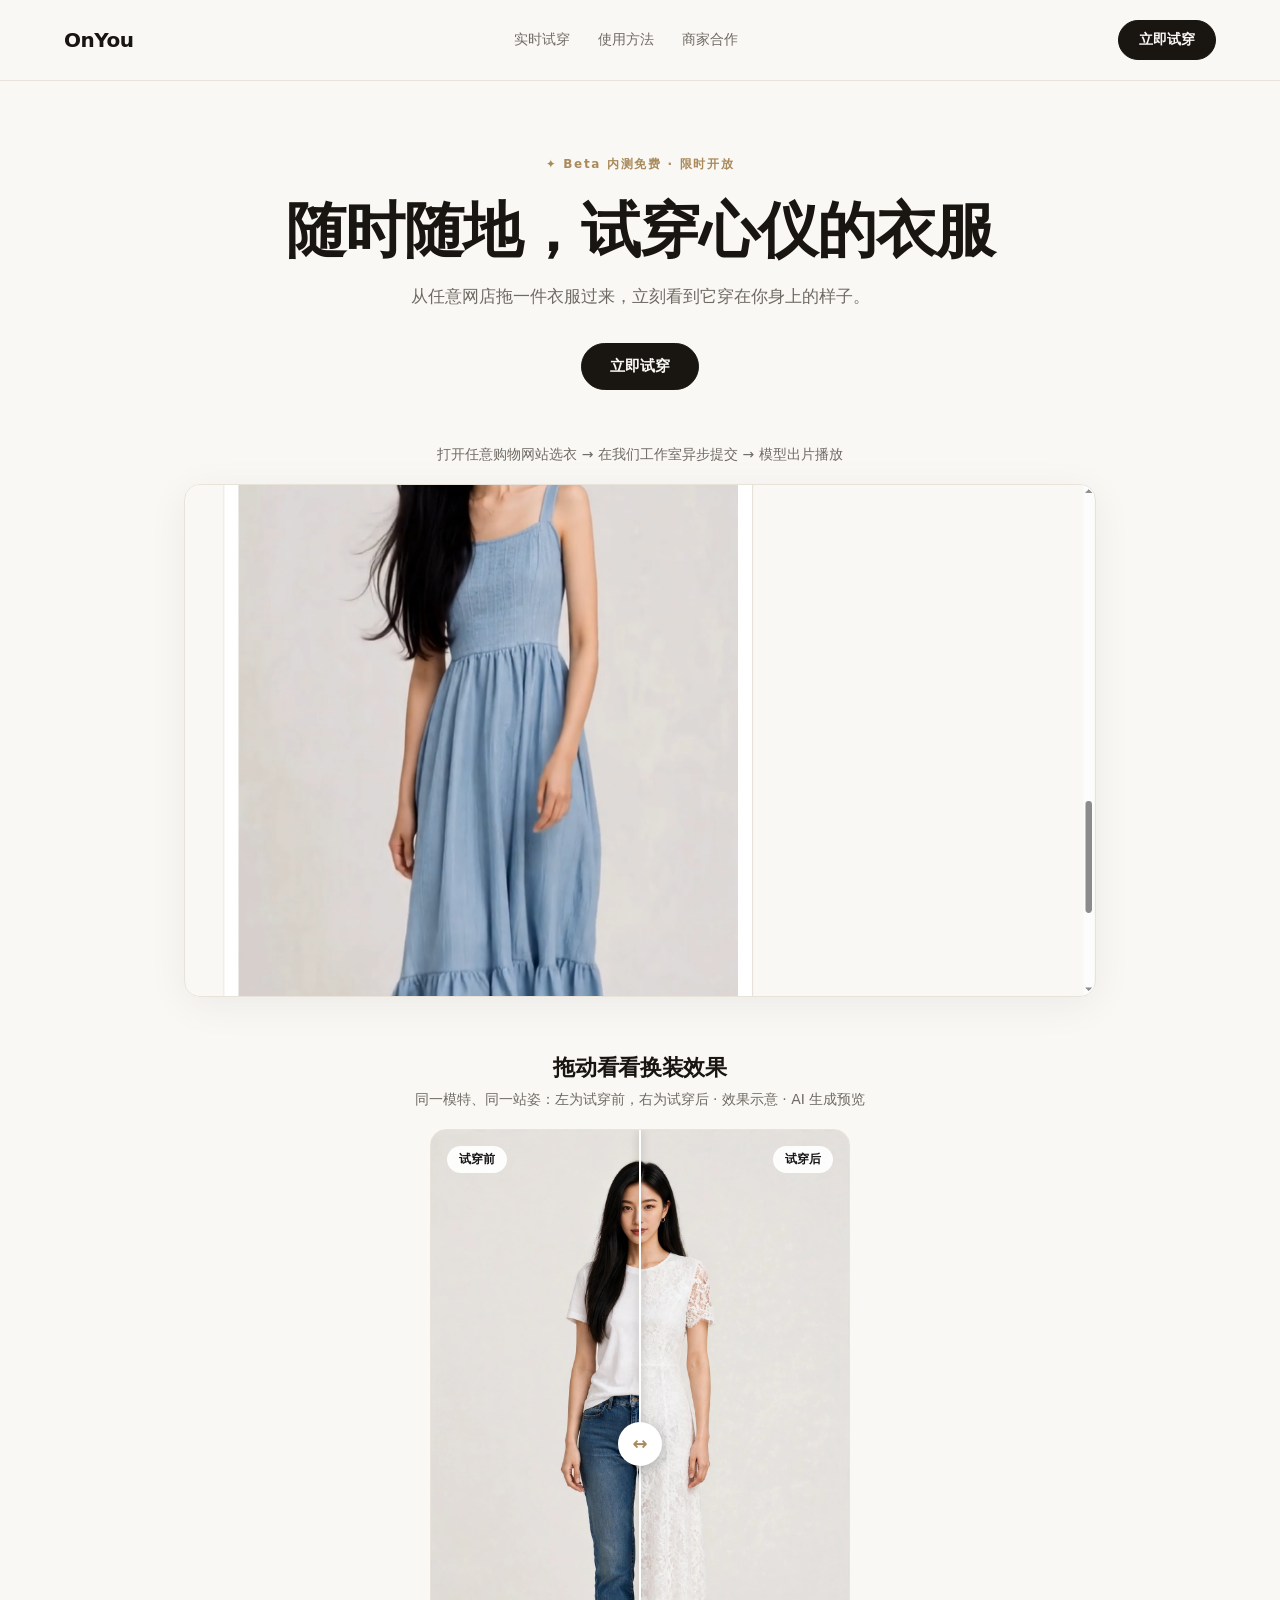
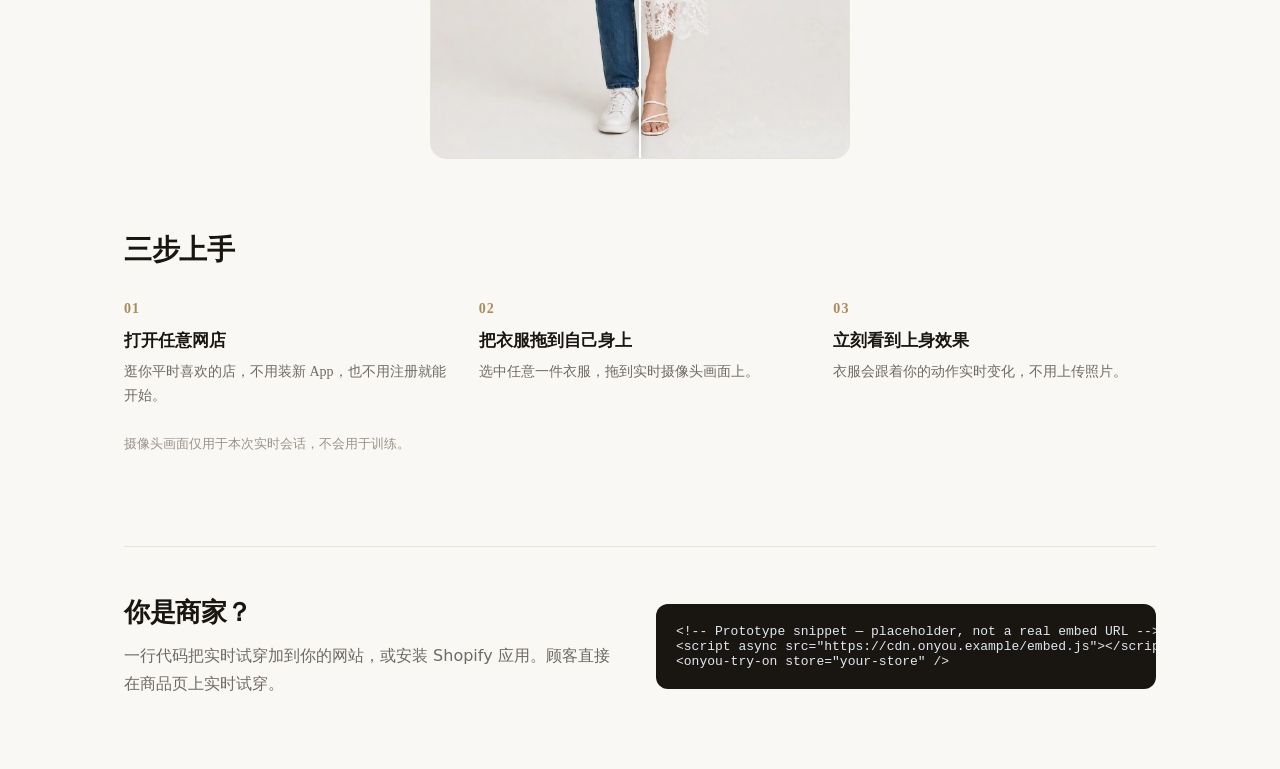
==== commit 651bcb70: "OnYou landing: generalize recording caption" ====
--- a/index.html
+++ b/index.html
@@ -1,3 +1,3 @@
-<!DOCTYPE html><!--U_Ku1PFMkXP70jXXQqw8i--><html lang="en"><head><meta charSet="utf-8"/><meta name="viewport" content="width=device-width, initial-scale=1"/><link rel="preload" as="image" href="/demo/sheet-lace.jpg"/><link rel="preload" as="image" href="/demo/sheet-before.jpg"/><link rel="stylesheet" href="/_next/static/css/aaf015b4a773511d.css" data-precedence="next"/><link rel="preload" as="script" fetchPriority="low" href="/_next/static/chunks/webpack-50bf99373c48be7d.js"/><script src="/_next/static/chunks/2a07a9ad-85cefbebc97e8ca1.js" async=""></script><script src="/_next/static/chunks/311-16db9b669f792648.js" async=""></script><script src="/_next/static/chunks/main-app-38702534b6a6ecc7.js" async=""></script><script src="/_next/static/chunks/app/page-f2ad25291b0e13b3.js" async=""></script><title>OnYou · Live Virtual Try-On 原型</title><meta name="description" content="OnYou 产品原型：落地页 + 实时试衣工作室（Decart lucy-vton-latest），参照 anywear.decart.ai 设计"/><script src="/_next/static/chunks/polyfills-42372ed130431b0a.js" noModule=""></script></head><body><div hidden=""><!--$--><!--/$--></div><main style="background:#faf8f5;color:#191612;min-height:100vh"><header style="display:flex;justify-content:space-between;align-items:center;padding:20px 64px;border-bottom:1px solid #e8e2d9"><span style="font-size:20px;font-weight:800;letter-spacing:-0.5px">OnYou</span><nav style="display:flex;gap:28px;font-size:14px;color:#6f6a63"><a href="https://onyou-prototype.vercel.app/studio">实时试穿</a><a href="#how">使用方法</a><a href="#stores">商家合作</a></nav><a href="https://onyou-prototype.vercel.app/studio"><button style="background:#191612;color:#faf8f5;border-color:#191612;padding:10px 20px;font-size:14px;font-weight:600">立即试穿</button></a></header><section style="text-align:center;padding:72px 24px 40px"><span style="font-size:12px;letter-spacing:0.14em;font-weight:600;color:#a98a5b">✦ Beta 内测免费 · 限时开放</span><h1 style="font-family:&#x27;Songti SC&#x27;, &#x27;Noto Serif SC&#x27;, Georgia, serif;font-size:60px;line-height:1.15;margin:24px 0 16px;letter-spacing:-1px;font-weight:700">随时随地，试穿心仪的衣服</h1><p style="font-size:17px;line-height:1.7;color:#6f6a63;max-width:560px;margin:0 auto">从任意网店拖一件衣服过来，立刻看到它穿在你身上的样子。</p><div style="display:flex;gap:12px;margin-top:32px;justify-content:center"><a href="https://onyou-prototype.vercel.app/studio"><button style="background:#191612;color:#faf8f5;border-color:#191612;padding:13px 28px;font-size:15px;font-weight:600">立即试穿</button></a></div></section><section style="padding:16px 24px 0;max-width:960px;margin:0 auto;text-align:center"><p style="font-size:14px;color:#6f6a63;margin:0 0 20px">无头浏览器逐帧实拍：打开 Pinterest 选衣 → 在我们工作室异步提交 → 模型出片播放</p><video src="/demo/screen-recording.mp4" poster="/demo/screen-recording-poster.jpg" autoPlay="" muted="" loop="" playsInline="" preload="auto" style="width:100%;aspect-ratio:16/9;border-radius:16px;border:1px solid #e8e2d9;display:block;box-shadow:0 8px 40px rgba(25, 22, 18, 0.06)"></video></section><section style="padding:56px 24px 0;max-width:1080px;margin:0 auto;text-align:center"><h2 style="font-family:&#x27;Songti SC&#x27;, &#x27;Noto Serif SC&#x27;, Georgia, serif;font-size:22px;font-weight:700;margin:0 0 8px;letter-spacing:-0.3px">拖动看看换装效果</h2><p style="font-size:14px;color:#6f6a63;margin:0 0 20px">同一模特、同一站姿：左为试穿前，右为试穿后 · 效果示意 · AI 生成预览</p><div role="slider" aria-label="试穿前后对比" aria-valuemin="0" aria-valuemax="100" aria-valuenow="50" tabindex="0" style="position:relative;width:100%;max-width:420px;margin:0 auto;aspect-ratio:2/3;border-radius:16px;overflow:hidden;border:1px solid #e8e2d9;cursor:ew-resize;touch-action:none;user-select:none"><img src="/demo/sheet-lace.jpg" alt="试穿后" draggable="false" style="position:absolute;inset:0;width:100%;height:100%;object-fit:cover"/><img src="/demo/sheet-before.jpg" alt="试穿前" draggable="false" style="position:absolute;inset:0;width:100%;height:100%;object-fit:cover;clip-path:inset(0 50% 0 0)"/><span style="position:absolute;left:16px;top:16px;background:rgba(255,255,255,0.92);color:#171717;border-radius:999px;padding:5px 12px;font-size:12px;font-weight:600">试穿前</span><span style="position:absolute;right:16px;top:16px;background:rgba(255,255,255,0.92);color:#171717;border-radius:999px;padding:5px 12px;font-size:12px;font-weight:600">试穿后</span><div style="position:absolute;left:50%;top:0;bottom:0;width:2px;background:#fff;box-shadow:0 0 8px rgba(0,0,0,0.35);transform:translateX(-1px)"></div><div style="position:absolute;left:50%;top:50%;transform:translate(-50%, -50%);width:44px;height:44px;border-radius:50%;background:#fff;color:#a98a5b;display:flex;align-items:center;justify-content:center;font-size:18px;font-weight:700;box-shadow:0 4px 16px rgba(0,0,0,0.25)">↔</div></div></section><section id="how" style="padding:72px 24px;max-width:1080px;margin:0 auto"><h2 style="font-family:&#x27;Songti SC&#x27;, &#x27;Noto Serif SC&#x27;, Georgia, serif;font-size:28px;font-weight:700;margin:0 0 32px;letter-spacing:-0.5px">三步上手</h2><div style="display:flex;gap:32px;flex-wrap:wrap"><div style="flex:1 1 240px;font-family:&#x27;Songti SC&#x27;, &#x27;Noto Serif SC&#x27;, Georgia, serif"><div style="font-size:14px;color:#a98a5b;font-weight:700;letter-spacing:0.08em">01</div><h3 style="margin:12px 0 8px;font-size:17px;font-weight:650">打开任意网店</h3><p style="color:#6f6a63;line-height:1.7;font-size:14px;margin:0">逛你平时喜欢的店，不用装新 App，也不用注册就能开始。</p></div><div style="flex:1 1 240px;font-family:&#x27;Songti SC&#x27;, &#x27;Noto Serif SC&#x27;, Georgia, serif"><div style="font-size:14px;color:#a98a5b;font-weight:700;letter-spacing:0.08em">02</div><h3 style="margin:12px 0 8px;font-size:17px;font-weight:650">把衣服拖到自己身上</h3><p style="color:#6f6a63;line-height:1.7;font-size:14px;margin:0">选中任意一件衣服，拖到实时摄像头画面上。</p></div><div style="flex:1 1 240px;font-family:&#x27;Songti SC&#x27;, &#x27;Noto Serif SC&#x27;, Georgia, serif"><div style="font-size:14px;color:#a98a5b;font-weight:700;letter-spacing:0.08em">03</div><h3 style="margin:12px 0 8px;font-size:17px;font-weight:650">立刻看到上身效果</h3><p style="color:#6f6a63;line-height:1.7;font-size:14px;margin:0">衣服会跟着你的动作实时变化，不用上传照片。</p></div></div><p style="color:#9a938a;font-size:13px;margin-top:28px">摄像头画面仅用于本次实时会话，不会用于训练。</p></section><section id="stores" style="padding:8px 24px 72px;max-width:1080px;margin:0 auto"><div style="display:flex;gap:32px;flex-wrap:wrap;align-items:center;border-top:1px solid #e8e2d9;padding-top:48px"><div style="flex:1 1 320px"><h2 style="font-family:&#x27;Songti SC&#x27;, &#x27;Noto Serif SC&#x27;, Georgia, serif;font-size:26px;font-weight:700;margin:0 0 12px;letter-spacing:-0.5px">你是商家？</h2><p style="color:#6f6a63;line-height:1.7;margin:0">一行代码把实时试穿加到你的网站，或安装 Shopify 应用。顾客直接在商品页上实时试穿。</p></div><pre style="flex:1 1 320px;background:#191612;color:#e2e8f0;border-radius:12px;padding:20px;font-size:13px;overflow-x:auto;margin:0;font-family:ui-monospace, SFMono-Regular, Menlo, monospace">&lt;!-- Prototype snippet — placeholder, not a real embed URL --&gt;
+<!DOCTYPE html><!--2ytI8O97ozNbapeHtTsPW--><html lang="en"><head><meta charSet="utf-8"/><meta name="viewport" content="width=device-width, initial-scale=1"/><link rel="preload" as="image" href="/demo/sheet-lace.jpg"/><link rel="preload" as="image" href="/demo/sheet-before.jpg"/><link rel="stylesheet" href="/_next/static/css/aaf015b4a773511d.css" data-precedence="next"/><link rel="preload" as="script" fetchPriority="low" href="/_next/static/chunks/webpack-50bf99373c48be7d.js"/><script src="/_next/static/chunks/2a07a9ad-85cefbebc97e8ca1.js" async=""></script><script src="/_next/static/chunks/311-16db9b669f792648.js" async=""></script><script src="/_next/static/chunks/main-app-38702534b6a6ecc7.js" async=""></script><script src="/_next/static/chunks/app/page-712781fb77541e53.js" async=""></script><title>OnYou · Live Virtual Try-On 原型</title><meta name="description" content="OnYou 产品原型：落地页 + 实时试衣工作室（Decart lucy-vton-latest），参照 anywear.decart.ai 设计"/><script src="/_next/static/chunks/polyfills-42372ed130431b0a.js" noModule=""></script></head><body><div hidden=""><!--$--><!--/$--></div><main style="background:#faf8f5;color:#191612;min-height:100vh"><header style="display:flex;justify-content:space-between;align-items:center;padding:20px 64px;border-bottom:1px solid #e8e2d9"><span style="font-size:20px;font-weight:800;letter-spacing:-0.5px">OnYou</span><nav style="display:flex;gap:28px;font-size:14px;color:#6f6a63"><a href="https://onyou-prototype.vercel.app/studio">实时试穿</a><a href="#how">使用方法</a><a href="#stores">商家合作</a></nav><a href="https://onyou-prototype.vercel.app/studio"><button style="background:#191612;color:#faf8f5;border-color:#191612;padding:10px 20px;font-size:14px;font-weight:600">立即试穿</button></a></header><section style="text-align:center;padding:72px 24px 40px"><span style="font-size:12px;letter-spacing:0.14em;font-weight:600;color:#a98a5b">✦ Beta 内测免费 · 限时开放</span><h1 style="font-family:&#x27;Songti SC&#x27;, &#x27;Noto Serif SC&#x27;, Georgia, serif;font-size:60px;line-height:1.15;margin:24px 0 16px;letter-spacing:-1px;font-weight:700">随时随地，试穿心仪的衣服</h1><p style="font-size:17px;line-height:1.7;color:#6f6a63;max-width:560px;margin:0 auto">从任意网店拖一件衣服过来，立刻看到它穿在你身上的样子。</p><div style="display:flex;gap:12px;margin-top:32px;justify-content:center"><a href="https://onyou-prototype.vercel.app/studio"><button style="background:#191612;color:#faf8f5;border-color:#191612;padding:13px 28px;font-size:15px;font-weight:600">立即试穿</button></a></div></section><section style="padding:16px 24px 0;max-width:960px;margin:0 auto;text-align:center"><p style="font-size:14px;color:#6f6a63;margin:0 0 20px">打开任意购物网站选衣 → 在我们工作室异步提交 → 模型出片播放</p><video src="/demo/screen-recording.mp4" poster="/demo/screen-recording-poster.jpg" autoPlay="" muted="" loop="" playsInline="" preload="auto" style="width:100%;aspect-ratio:16/9;border-radius:16px;border:1px solid #e8e2d9;display:block;box-shadow:0 8px 40px rgba(25, 22, 18, 0.06)"></video></section><section style="padding:56px 24px 0;max-width:1080px;margin:0 auto;text-align:center"><h2 style="font-family:&#x27;Songti SC&#x27;, &#x27;Noto Serif SC&#x27;, Georgia, serif;font-size:22px;font-weight:700;margin:0 0 8px;letter-spacing:-0.3px">拖动看看换装效果</h2><p style="font-size:14px;color:#6f6a63;margin:0 0 20px">同一模特、同一站姿：左为试穿前，右为试穿后 · 效果示意 · AI 生成预览</p><div role="slider" aria-label="试穿前后对比" aria-valuemin="0" aria-valuemax="100" aria-valuenow="50" tabindex="0" style="position:relative;width:100%;max-width:420px;margin:0 auto;aspect-ratio:2/3;border-radius:16px;overflow:hidden;border:1px solid #e8e2d9;cursor:ew-resize;touch-action:none;user-select:none"><img src="/demo/sheet-lace.jpg" alt="试穿后" draggable="false" style="position:absolute;inset:0;width:100%;height:100%;object-fit:cover"/><img src="/demo/sheet-before.jpg" alt="试穿前" draggable="false" style="position:absolute;inset:0;width:100%;height:100%;object-fit:cover;clip-path:inset(0 50% 0 0)"/><span style="position:absolute;left:16px;top:16px;background:rgba(255,255,255,0.92);color:#171717;border-radius:999px;padding:5px 12px;font-size:12px;font-weight:600">试穿前</span><span style="position:absolute;right:16px;top:16px;background:rgba(255,255,255,0.92);color:#171717;border-radius:999px;padding:5px 12px;font-size:12px;font-weight:600">试穿后</span><div style="position:absolute;left:50%;top:0;bottom:0;width:2px;background:#fff;box-shadow:0 0 8px rgba(0,0,0,0.35);transform:translateX(-1px)"></div><div style="position:absolute;left:50%;top:50%;transform:translate(-50%, -50%);width:44px;height:44px;border-radius:50%;background:#fff;color:#a98a5b;display:flex;align-items:center;justify-content:center;font-size:18px;font-weight:700;box-shadow:0 4px 16px rgba(0,0,0,0.25)">↔</div></div></section><section id="how" style="padding:72px 24px;max-width:1080px;margin:0 auto"><h2 style="font-family:&#x27;Songti SC&#x27;, &#x27;Noto Serif SC&#x27;, Georgia, serif;font-size:28px;font-weight:700;margin:0 0 32px;letter-spacing:-0.5px">三步上手</h2><div style="display:flex;gap:32px;flex-wrap:wrap"><div style="flex:1 1 240px;font-family:&#x27;Songti SC&#x27;, &#x27;Noto Serif SC&#x27;, Georgia, serif"><div style="font-size:14px;color:#a98a5b;font-weight:700;letter-spacing:0.08em">01</div><h3 style="margin:12px 0 8px;font-size:17px;font-weight:650">打开任意网店</h3><p style="color:#6f6a63;line-height:1.7;font-size:14px;margin:0">逛你平时喜欢的店，不用装新 App，也不用注册就能开始。</p></div><div style="flex:1 1 240px;font-family:&#x27;Songti SC&#x27;, &#x27;Noto Serif SC&#x27;, Georgia, serif"><div style="font-size:14px;color:#a98a5b;font-weight:700;letter-spacing:0.08em">02</div><h3 style="margin:12px 0 8px;font-size:17px;font-weight:650">把衣服拖到自己身上</h3><p style="color:#6f6a63;line-height:1.7;font-size:14px;margin:0">选中任意一件衣服，拖到实时摄像头画面上。</p></div><div style="flex:1 1 240px;font-family:&#x27;Songti SC&#x27;, &#x27;Noto Serif SC&#x27;, Georgia, serif"><div style="font-size:14px;color:#a98a5b;font-weight:700;letter-spacing:0.08em">03</div><h3 style="margin:12px 0 8px;font-size:17px;font-weight:650">立刻看到上身效果</h3><p style="color:#6f6a63;line-height:1.7;font-size:14px;margin:0">衣服会跟着你的动作实时变化，不用上传照片。</p></div></div><p style="color:#9a938a;font-size:13px;margin-top:28px">摄像头画面仅用于本次实时会话，不会用于训练。</p></section><section id="stores" style="padding:8px 24px 72px;max-width:1080px;margin:0 auto"><div style="display:flex;gap:32px;flex-wrap:wrap;align-items:center;border-top:1px solid #e8e2d9;padding-top:48px"><div style="flex:1 1 320px"><h2 style="font-family:&#x27;Songti SC&#x27;, &#x27;Noto Serif SC&#x27;, Georgia, serif;font-size:26px;font-weight:700;margin:0 0 12px;letter-spacing:-0.5px">你是商家？</h2><p style="color:#6f6a63;line-height:1.7;margin:0">一行代码把实时试穿加到你的网站，或安装 Shopify 应用。顾客直接在商品页上实时试穿。</p></div><pre style="flex:1 1 320px;background:#191612;color:#e2e8f0;border-radius:12px;padding:20px;font-size:13px;overflow-x:auto;margin:0;font-family:ui-monospace, SFMono-Regular, Menlo, monospace">&lt;!-- Prototype snippet — placeholder, not a real embed URL --&gt;
 &lt;script async src=&quot;https://cdn.onyou.example/embed.js&quot;&gt;&lt;/script&gt;
-&lt;onyou-try-on store=&quot;your-store&quot; /&gt;</pre></div></section></main><!--$--><!--/$--><script src="/_next/static/chunks/webpack-50bf99373c48be7d.js" id="_R_" async=""></script><script>(self.__next_f=self.__next_f||[]).push([0])</script><script>self.__next_f.push([1,"1:\"$Sreact.fragment\"\n2:I[3268,[],\"\"]\n3:I[3906,[],\"\"]\n4:I[2206,[],\"ClientPageRoot\"]\n5:I[1058,[\"974\",\"static/chunks/app/page-f2ad25291b0e13b3.js\"],\"default\"]\n8:I[9825,[],\"OutletBoundary\"]\na:I[8220,[],\"AsyncMetadataOutlet\"]\nc:I[9825,[],\"ViewportBoundary\"]\ne:I[9825,[],\"MetadataBoundary\"]\nf:\"$Sreact.suspense\"\n11:I[9376,[],\"\"]\n:HL[\"/_next/static/css/aaf015b4a773511d.css\",\"style\"]\n"])</script><script>self.__next_f.push([1,"0:{\"P\":null,\"b\":\"U-Ku1PFMkXP70jXXQqw8i\",\"p\":\"\",\"c\":[\"\",\"\"],\"i\":false,\"f\":[[[\"\",{\"children\":[\"__PAGE__\",{}]},\"$undefined\",\"$undefined\",true],[\"\",[\"$\",\"$1\",\"c\",{\"children\":[[[\"$\",\"link\",\"0\",{\"rel\":\"stylesheet\",\"href\":\"/_next/static/css/aaf015b4a773511d.css\",\"precedence\":\"next\",\"crossOrigin\":\"$undefined\",\"nonce\":\"$undefined\"}]],[\"$\",\"html\",null,{\"lang\":\"en\",\"children\":[\"$\",\"body\",null,{\"children\":[\"$\",\"$L2\",null,{\"parallelRouterKey\":\"children\",\"error\":\"$undefined\",\"errorStyles\":\"$undefined\",\"errorScripts\":\"$undefined\",\"template\":[\"$\",\"$L3\",null,{}],\"templateStyles\":\"$undefined\",\"templateScripts\":\"$undefined\",\"notFound\":[[[\"$\",\"title\",null,{\"children\":\"404: This page could not be found.\"}],[\"$\",\"div\",null,{\"style\":{\"fontFamily\":\"system-ui,\\\"Segoe UI\\\",Roboto,Helvetica,Arial,sans-serif,\\\"Apple Color Emoji\\\",\\\"Segoe UI Emoji\\\"\",\"height\":\"100vh\",\"textAlign\":\"center\",\"display\":\"flex\",\"flexDirection\":\"column\",\"alignItems\":\"center\",\"justifyContent\":\"center\"},\"children\":[\"$\",\"div\",null,{\"children\":[[\"$\",\"style\",null,{\"dangerouslySetInnerHTML\":{\"__html\":\"body{color:#000;background:#fff;margin:0}.next-error-h1{border-right:1px solid rgba(0,0,0,.3)}@media (prefers-color-scheme:dark){body{color:#fff;background:#000}.next-error-h1{border-right:1px solid rgba(255,255,255,.3)}}\"}}],[\"$\",\"h1\",null,{\"className\":\"next-error-h1\",\"style\":{\"display\":\"inline-block\",\"margin\":\"0 20px 0 0\",\"padding\":\"0 23px 0 0\",\"fontSize\":24,\"fontWeight\":500,\"verticalAlign\":\"top\",\"lineHeight\":\"49px\"},\"children\":404}],[\"$\",\"div\",null,{\"style\":{\"display\":\"inline-block\"},\"children\":[\"$\",\"h2\",null,{\"style\":{\"fontSize\":14,\"fontWeight\":400,\"lineHeight\":\"49px\",\"margin\":0},\"children\":\"This page could not be found.\"}]}]]}]}]],[]],\"forbidden\":\"$undefined\",\"unauthorized\":\"$undefined\"}]}]}]]}],{\"children\":[\"__PAGE__\",[\"$\",\"$1\",\"c\",{\"children\":[[\"$\",\"$L4\",null,{\"Component\":\"$5\",\"searchParams\":{},\"params\":{},\"promises\":[\"$@6\",\"$@7\"]}],null,[\"$\",\"$L8\",null,{\"children\":[\"$L9\",[\"$\",\"$La\",null,{\"promise\":\"$@b\"}]]}]]}],{},null,false]},null,false],[\"$\",\"$1\",\"h\",{\"children\":[null,[[\"$\",\"$Lc\",null,{\"children\":\"$Ld\"}],null],[\"$\",\"$Le\",null,{\"children\":[\"$\",\"div\",null,{\"hidden\":true,\"children\":[\"$\",\"$f\",null,{\"fallback\":null,\"children\":\"$L10\"}]}]}]]}],false]],\"m\":\"$undefined\",\"G\":[\"$11\",[]],\"s\":false,\"S\":true}\n"])</script><script>self.__next_f.push([1,"6:{}\n7:\"$0:f:0:1:2:children:1:props:children:0:props:params\"\n"])</script><script>self.__next_f.push([1,"d:[[\"$\",\"meta\",\"0\",{\"charSet\":\"utf-8\"}],[\"$\",\"meta\",\"1\",{\"name\":\"viewport\",\"content\":\"width=device-width, initial-scale=1\"}]]\n9:null\n"])</script><script>self.__next_f.push([1,"b:{\"metadata\":[[\"$\",\"title\",\"0\",{\"children\":\"OnYou · Live Virtual Try-On 原型\"}],[\"$\",\"meta\",\"1\",{\"name\":\"description\",\"content\":\"OnYou 产品原型：落地页 + 实时试衣工作室（Decart lucy-vton-latest），参照 anywear.decart.ai 设计\"}]],\"error\":null,\"digest\":\"$undefined\"}\n"])</script><script>self.__next_f.push([1,"10:\"$b:metadata\"\n"])</script></body></html>+&lt;onyou-try-on store=&quot;your-store&quot; /&gt;</pre></div></section></main><!--$--><!--/$--><script src="/_next/static/chunks/webpack-50bf99373c48be7d.js" id="_R_" async=""></script><script>(self.__next_f=self.__next_f||[]).push([0])</script><script>self.__next_f.push([1,"1:\"$Sreact.fragment\"\n2:I[3268,[],\"\"]\n3:I[3906,[],\"\"]\n4:I[2206,[],\"ClientPageRoot\"]\n5:I[1058,[\"974\",\"static/chunks/app/page-712781fb77541e53.js\"],\"default\"]\n8:I[9825,[],\"OutletBoundary\"]\na:I[8220,[],\"AsyncMetadataOutlet\"]\nc:I[9825,[],\"ViewportBoundary\"]\ne:I[9825,[],\"MetadataBoundary\"]\nf:\"$Sreact.suspense\"\n11:I[9376,[],\"\"]\n:HL[\"/_next/static/css/aaf015b4a773511d.css\",\"style\"]\n"])</script><script>self.__next_f.push([1,"0:{\"P\":null,\"b\":\"2ytI8O97ozNbapeHtTsPW\",\"p\":\"\",\"c\":[\"\",\"\"],\"i\":false,\"f\":[[[\"\",{\"children\":[\"__PAGE__\",{}]},\"$undefined\",\"$undefined\",true],[\"\",[\"$\",\"$1\",\"c\",{\"children\":[[[\"$\",\"link\",\"0\",{\"rel\":\"stylesheet\",\"href\":\"/_next/static/css/aaf015b4a773511d.css\",\"precedence\":\"next\",\"crossOrigin\":\"$undefined\",\"nonce\":\"$undefined\"}]],[\"$\",\"html\",null,{\"lang\":\"en\",\"children\":[\"$\",\"body\",null,{\"children\":[\"$\",\"$L2\",null,{\"parallelRouterKey\":\"children\",\"error\":\"$undefined\",\"errorStyles\":\"$undefined\",\"errorScripts\":\"$undefined\",\"template\":[\"$\",\"$L3\",null,{}],\"templateStyles\":\"$undefined\",\"templateScripts\":\"$undefined\",\"notFound\":[[[\"$\",\"title\",null,{\"children\":\"404: This page could not be found.\"}],[\"$\",\"div\",null,{\"style\":{\"fontFamily\":\"system-ui,\\\"Segoe UI\\\",Roboto,Helvetica,Arial,sans-serif,\\\"Apple Color Emoji\\\",\\\"Segoe UI Emoji\\\"\",\"height\":\"100vh\",\"textAlign\":\"center\",\"display\":\"flex\",\"flexDirection\":\"column\",\"alignItems\":\"center\",\"justifyContent\":\"center\"},\"children\":[\"$\",\"div\",null,{\"children\":[[\"$\",\"style\",null,{\"dangerouslySetInnerHTML\":{\"__html\":\"body{color:#000;background:#fff;margin:0}.next-error-h1{border-right:1px solid rgba(0,0,0,.3)}@media (prefers-color-scheme:dark){body{color:#fff;background:#000}.next-error-h1{border-right:1px solid rgba(255,255,255,.3)}}\"}}],[\"$\",\"h1\",null,{\"className\":\"next-error-h1\",\"style\":{\"display\":\"inline-block\",\"margin\":\"0 20px 0 0\",\"padding\":\"0 23px 0 0\",\"fontSize\":24,\"fontWeight\":500,\"verticalAlign\":\"top\",\"lineHeight\":\"49px\"},\"children\":404}],[\"$\",\"div\",null,{\"style\":{\"display\":\"inline-block\"},\"children\":[\"$\",\"h2\",null,{\"style\":{\"fontSize\":14,\"fontWeight\":400,\"lineHeight\":\"49px\",\"margin\":0},\"children\":\"This page could not be found.\"}]}]]}]}]],[]],\"forbidden\":\"$undefined\",\"unauthorized\":\"$undefined\"}]}]}]]}],{\"children\":[\"__PAGE__\",[\"$\",\"$1\",\"c\",{\"children\":[[\"$\",\"$L4\",null,{\"Component\":\"$5\",\"searchParams\":{},\"params\":{},\"promises\":[\"$@6\",\"$@7\"]}],null,[\"$\",\"$L8\",null,{\"children\":[\"$L9\",[\"$\",\"$La\",null,{\"promise\":\"$@b\"}]]}]]}],{},null,false]},null,false],[\"$\",\"$1\",\"h\",{\"children\":[null,[[\"$\",\"$Lc\",null,{\"children\":\"$Ld\"}],null],[\"$\",\"$Le\",null,{\"children\":[\"$\",\"div\",null,{\"hidden\":true,\"children\":[\"$\",\"$f\",null,{\"fallback\":null,\"children\":\"$L10\"}]}]}]]}],false]],\"m\":\"$undefined\",\"G\":[\"$11\",[]],\"s\":false,\"S\":true}\n"])</script><script>self.__next_f.push([1,"6:{}\n7:\"$0:f:0:1:2:children:1:props:children:0:props:params\"\n"])</script><script>self.__next_f.push([1,"d:[[\"$\",\"meta\",\"0\",{\"charSet\":\"utf-8\"}],[\"$\",\"meta\",\"1\",{\"name\":\"viewport\",\"content\":\"width=device-width, initial-scale=1\"}]]\n9:null\n"])</script><script>self.__next_f.push([1,"b:{\"metadata\":[[\"$\",\"title\",\"0\",{\"children\":\"OnYou · Live Virtual Try-On 原型\"}],[\"$\",\"meta\",\"1\",{\"name\":\"description\",\"content\":\"OnYou 产品原型：落地页 + 实时试衣工作室（Decart lucy-vton-latest），参照 anywear.decart.ai 设计\"}]],\"error\":null,\"digest\":\"$undefined\"}\n"])</script><script>self.__next_f.push([1,"10:\"$b:metadata\"\n"])</script></body></html>
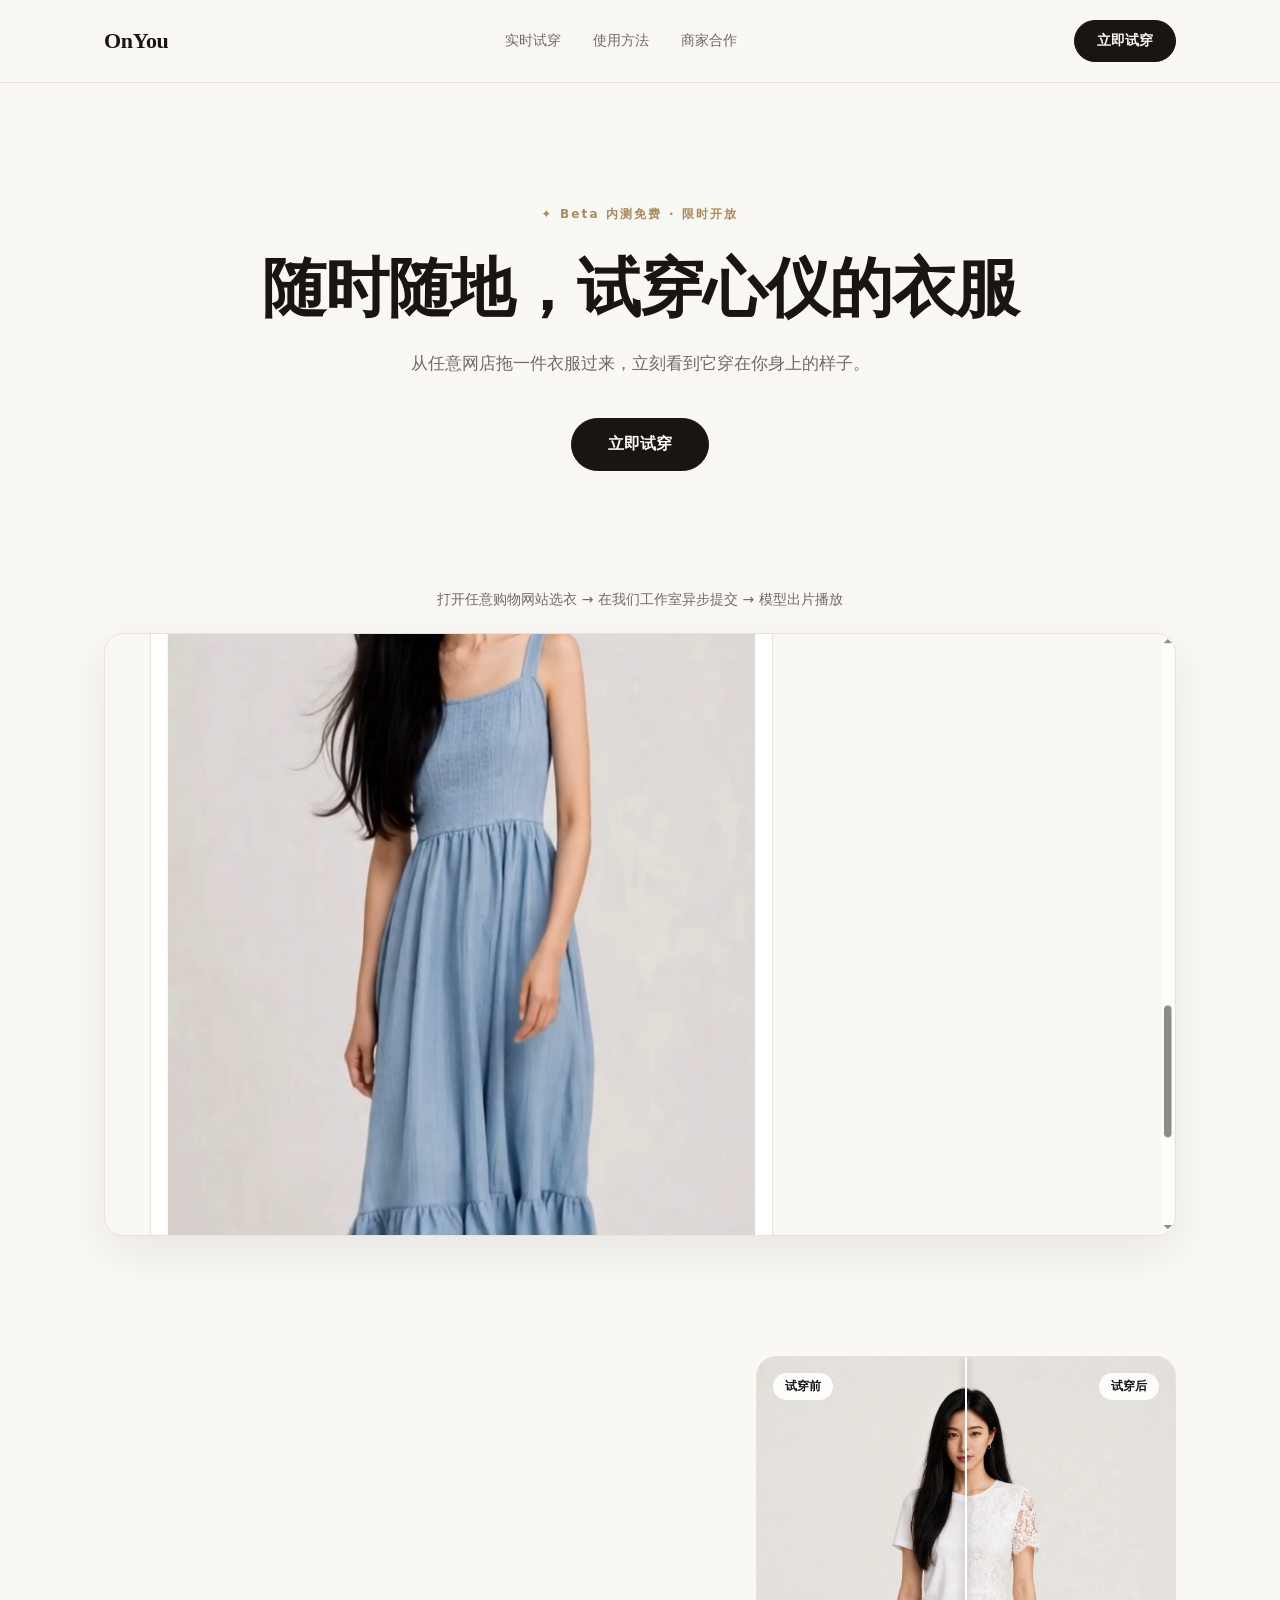
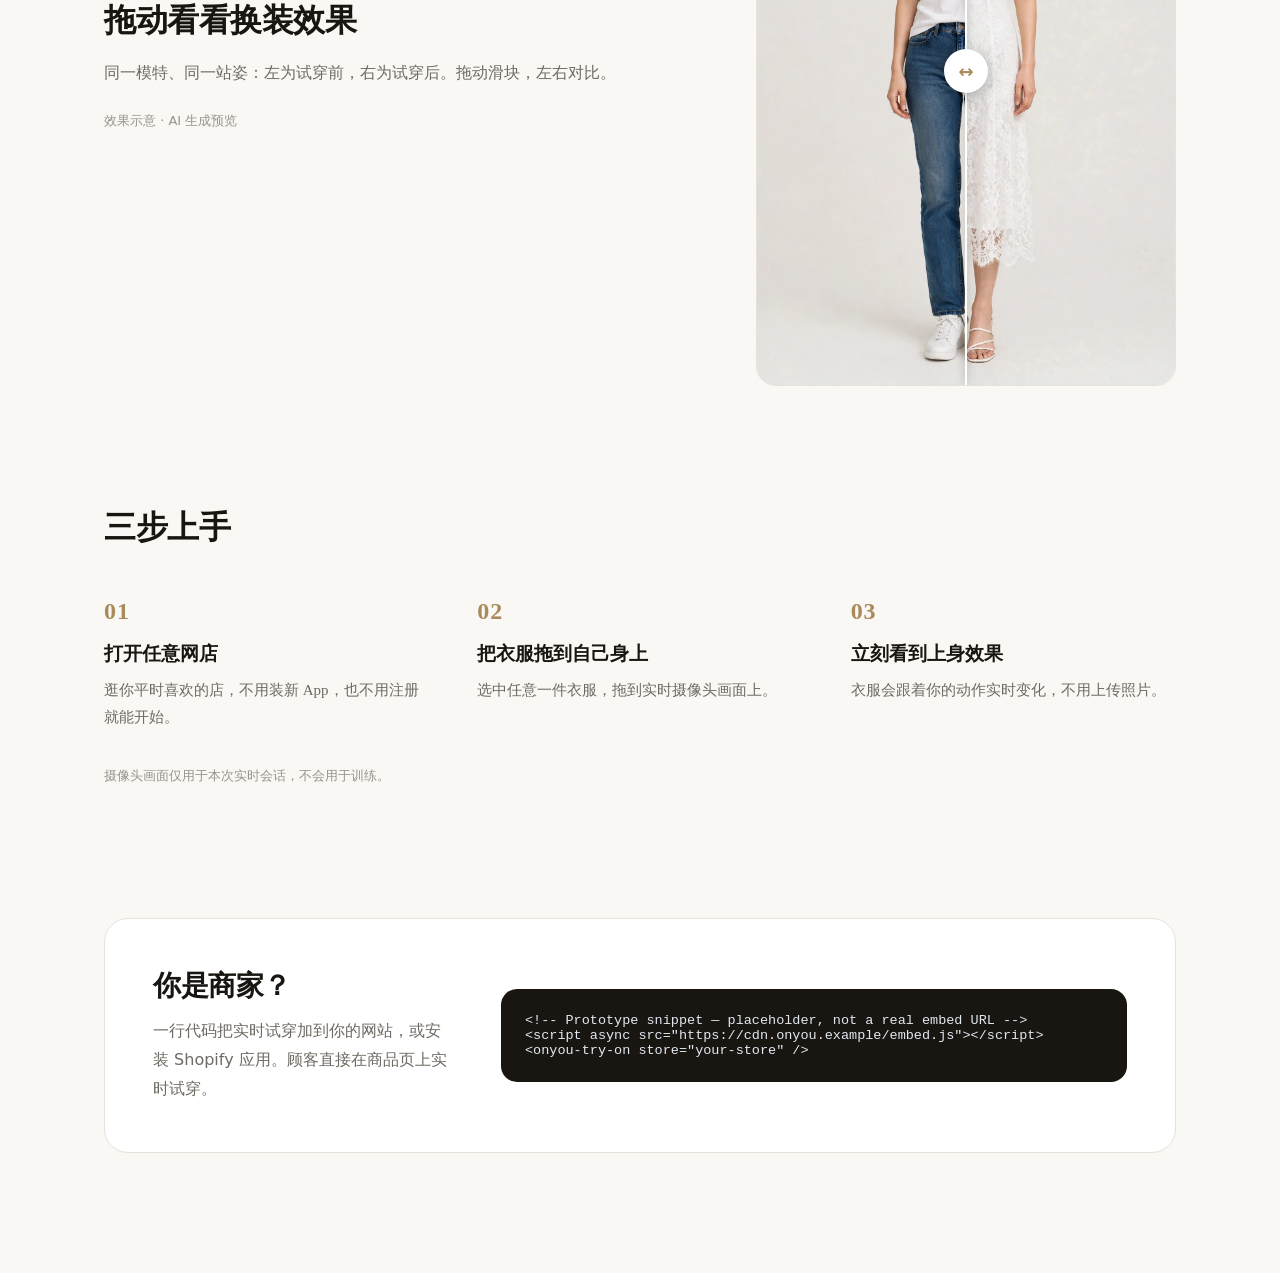
==== commit 0710016d: "OnYou landing: premium relayout, single 1120 grid" ====
--- a/index.html
+++ b/index.html
@@ -1,3 +1,3 @@
-<!DOCTYPE html><!--2ytI8O97ozNbapeHtTsPW--><html lang="en"><head><meta charSet="utf-8"/><meta name="viewport" content="width=device-width, initial-scale=1"/><link rel="preload" as="image" href="/demo/sheet-lace.jpg"/><link rel="preload" as="image" href="/demo/sheet-before.jpg"/><link rel="stylesheet" href="/_next/static/css/aaf015b4a773511d.css" data-precedence="next"/><link rel="preload" as="script" fetchPriority="low" href="/_next/static/chunks/webpack-50bf99373c48be7d.js"/><script src="/_next/static/chunks/2a07a9ad-85cefbebc97e8ca1.js" async=""></script><script src="/_next/static/chunks/311-16db9b669f792648.js" async=""></script><script src="/_next/static/chunks/main-app-38702534b6a6ecc7.js" async=""></script><script src="/_next/static/chunks/app/page-712781fb77541e53.js" async=""></script><title>OnYou · Live Virtual Try-On 原型</title><meta name="description" content="OnYou 产品原型：落地页 + 实时试衣工作室（Decart lucy-vton-latest），参照 anywear.decart.ai 设计"/><script src="/_next/static/chunks/polyfills-42372ed130431b0a.js" noModule=""></script></head><body><div hidden=""><!--$--><!--/$--></div><main style="background:#faf8f5;color:#191612;min-height:100vh"><header style="display:flex;justify-content:space-between;align-items:center;padding:20px 64px;border-bottom:1px solid #e8e2d9"><span style="font-size:20px;font-weight:800;letter-spacing:-0.5px">OnYou</span><nav style="display:flex;gap:28px;font-size:14px;color:#6f6a63"><a href="https://onyou-prototype.vercel.app/studio">实时试穿</a><a href="#how">使用方法</a><a href="#stores">商家合作</a></nav><a href="https://onyou-prototype.vercel.app/studio"><button style="background:#191612;color:#faf8f5;border-color:#191612;padding:10px 20px;font-size:14px;font-weight:600">立即试穿</button></a></header><section style="text-align:center;padding:72px 24px 40px"><span style="font-size:12px;letter-spacing:0.14em;font-weight:600;color:#a98a5b">✦ Beta 内测免费 · 限时开放</span><h1 style="font-family:&#x27;Songti SC&#x27;, &#x27;Noto Serif SC&#x27;, Georgia, serif;font-size:60px;line-height:1.15;margin:24px 0 16px;letter-spacing:-1px;font-weight:700">随时随地，试穿心仪的衣服</h1><p style="font-size:17px;line-height:1.7;color:#6f6a63;max-width:560px;margin:0 auto">从任意网店拖一件衣服过来，立刻看到它穿在你身上的样子。</p><div style="display:flex;gap:12px;margin-top:32px;justify-content:center"><a href="https://onyou-prototype.vercel.app/studio"><button style="background:#191612;color:#faf8f5;border-color:#191612;padding:13px 28px;font-size:15px;font-weight:600">立即试穿</button></a></div></section><section style="padding:16px 24px 0;max-width:960px;margin:0 auto;text-align:center"><p style="font-size:14px;color:#6f6a63;margin:0 0 20px">打开任意购物网站选衣 → 在我们工作室异步提交 → 模型出片播放</p><video src="/demo/screen-recording.mp4" poster="/demo/screen-recording-poster.jpg" autoPlay="" muted="" loop="" playsInline="" preload="auto" style="width:100%;aspect-ratio:16/9;border-radius:16px;border:1px solid #e8e2d9;display:block;box-shadow:0 8px 40px rgba(25, 22, 18, 0.06)"></video></section><section style="padding:56px 24px 0;max-width:1080px;margin:0 auto;text-align:center"><h2 style="font-family:&#x27;Songti SC&#x27;, &#x27;Noto Serif SC&#x27;, Georgia, serif;font-size:22px;font-weight:700;margin:0 0 8px;letter-spacing:-0.3px">拖动看看换装效果</h2><p style="font-size:14px;color:#6f6a63;margin:0 0 20px">同一模特、同一站姿：左为试穿前，右为试穿后 · 效果示意 · AI 生成预览</p><div role="slider" aria-label="试穿前后对比" aria-valuemin="0" aria-valuemax="100" aria-valuenow="50" tabindex="0" style="position:relative;width:100%;max-width:420px;margin:0 auto;aspect-ratio:2/3;border-radius:16px;overflow:hidden;border:1px solid #e8e2d9;cursor:ew-resize;touch-action:none;user-select:none"><img src="/demo/sheet-lace.jpg" alt="试穿后" draggable="false" style="position:absolute;inset:0;width:100%;height:100%;object-fit:cover"/><img src="/demo/sheet-before.jpg" alt="试穿前" draggable="false" style="position:absolute;inset:0;width:100%;height:100%;object-fit:cover;clip-path:inset(0 50% 0 0)"/><span style="position:absolute;left:16px;top:16px;background:rgba(255,255,255,0.92);color:#171717;border-radius:999px;padding:5px 12px;font-size:12px;font-weight:600">试穿前</span><span style="position:absolute;right:16px;top:16px;background:rgba(255,255,255,0.92);color:#171717;border-radius:999px;padding:5px 12px;font-size:12px;font-weight:600">试穿后</span><div style="position:absolute;left:50%;top:0;bottom:0;width:2px;background:#fff;box-shadow:0 0 8px rgba(0,0,0,0.35);transform:translateX(-1px)"></div><div style="position:absolute;left:50%;top:50%;transform:translate(-50%, -50%);width:44px;height:44px;border-radius:50%;background:#fff;color:#a98a5b;display:flex;align-items:center;justify-content:center;font-size:18px;font-weight:700;box-shadow:0 4px 16px rgba(0,0,0,0.25)">↔</div></div></section><section id="how" style="padding:72px 24px;max-width:1080px;margin:0 auto"><h2 style="font-family:&#x27;Songti SC&#x27;, &#x27;Noto Serif SC&#x27;, Georgia, serif;font-size:28px;font-weight:700;margin:0 0 32px;letter-spacing:-0.5px">三步上手</h2><div style="display:flex;gap:32px;flex-wrap:wrap"><div style="flex:1 1 240px;font-family:&#x27;Songti SC&#x27;, &#x27;Noto Serif SC&#x27;, Georgia, serif"><div style="font-size:14px;color:#a98a5b;font-weight:700;letter-spacing:0.08em">01</div><h3 style="margin:12px 0 8px;font-size:17px;font-weight:650">打开任意网店</h3><p style="color:#6f6a63;line-height:1.7;font-size:14px;margin:0">逛你平时喜欢的店，不用装新 App，也不用注册就能开始。</p></div><div style="flex:1 1 240px;font-family:&#x27;Songti SC&#x27;, &#x27;Noto Serif SC&#x27;, Georgia, serif"><div style="font-size:14px;color:#a98a5b;font-weight:700;letter-spacing:0.08em">02</div><h3 style="margin:12px 0 8px;font-size:17px;font-weight:650">把衣服拖到自己身上</h3><p style="color:#6f6a63;line-height:1.7;font-size:14px;margin:0">选中任意一件衣服，拖到实时摄像头画面上。</p></div><div style="flex:1 1 240px;font-family:&#x27;Songti SC&#x27;, &#x27;Noto Serif SC&#x27;, Georgia, serif"><div style="font-size:14px;color:#a98a5b;font-weight:700;letter-spacing:0.08em">03</div><h3 style="margin:12px 0 8px;font-size:17px;font-weight:650">立刻看到上身效果</h3><p style="color:#6f6a63;line-height:1.7;font-size:14px;margin:0">衣服会跟着你的动作实时变化，不用上传照片。</p></div></div><p style="color:#9a938a;font-size:13px;margin-top:28px">摄像头画面仅用于本次实时会话，不会用于训练。</p></section><section id="stores" style="padding:8px 24px 72px;max-width:1080px;margin:0 auto"><div style="display:flex;gap:32px;flex-wrap:wrap;align-items:center;border-top:1px solid #e8e2d9;padding-top:48px"><div style="flex:1 1 320px"><h2 style="font-family:&#x27;Songti SC&#x27;, &#x27;Noto Serif SC&#x27;, Georgia, serif;font-size:26px;font-weight:700;margin:0 0 12px;letter-spacing:-0.5px">你是商家？</h2><p style="color:#6f6a63;line-height:1.7;margin:0">一行代码把实时试穿加到你的网站，或安装 Shopify 应用。顾客直接在商品页上实时试穿。</p></div><pre style="flex:1 1 320px;background:#191612;color:#e2e8f0;border-radius:12px;padding:20px;font-size:13px;overflow-x:auto;margin:0;font-family:ui-monospace, SFMono-Regular, Menlo, monospace">&lt;!-- Prototype snippet — placeholder, not a real embed URL --&gt;
+<!DOCTYPE html><!--Z7z7qO_wBhDRhnEZ8vQBO--><html lang="en"><head><meta charSet="utf-8"/><meta name="viewport" content="width=device-width, initial-scale=1"/><link rel="preload" as="image" href="/demo/sheet-lace.jpg"/><link rel="preload" as="image" href="/demo/sheet-before.jpg"/><link rel="stylesheet" href="/_next/static/css/aaf015b4a773511d.css" data-precedence="next"/><link rel="preload" as="script" fetchPriority="low" href="/_next/static/chunks/webpack-50bf99373c48be7d.js"/><script src="/_next/static/chunks/2a07a9ad-85cefbebc97e8ca1.js" async=""></script><script src="/_next/static/chunks/311-16db9b669f792648.js" async=""></script><script src="/_next/static/chunks/main-app-38702534b6a6ecc7.js" async=""></script><script src="/_next/static/chunks/app/page-ed4b75d1e1e0026f.js" async=""></script><title>OnYou · Live Virtual Try-On 原型</title><meta name="description" content="OnYou 产品原型：落地页 + 实时试衣工作室（Decart lucy-vton-latest），参照 anywear.decart.ai 设计"/><script src="/_next/static/chunks/polyfills-42372ed130431b0a.js" noModule=""></script></head><body><div hidden=""><!--$--><!--/$--></div><main style="background:#faf8f5;color:#191612;min-height:100vh"><header style="border-bottom:1px solid #e8e2d9"><div style="max-width:1120px;margin:0 auto;padding:0 24px;display:flex;justify-content:space-between;align-items:center;padding-top:20px;padding-bottom:20px"><span style="font-family:&#x27;Songti SC&#x27;, &#x27;Noto Serif SC&#x27;, Georgia, serif;font-size:22px;font-weight:700;letter-spacing:-0.3px">OnYou</span><nav style="display:flex;gap:32px;font-size:14px;color:#6f6a63"><a href="https://onyou-prototype.vercel.app/studio">实时试穿</a><a href="#how">使用方法</a><a href="#stores">商家合作</a></nav><a href="https://onyou-prototype.vercel.app/studio"><button style="background:#191612;color:#faf8f5;border-color:#191612;padding:11px 22px;font-size:14px;font-weight:600">立即试穿</button></a></div></header><section style="max-width:1120px;margin:0 auto;padding:0 24px;text-align:center;padding-top:120px;padding-bottom:40px"><span style="font-size:12px;letter-spacing:0.18em;font-weight:600;color:#a98a5b">✦ Beta 内测免费 · 限时开放</span><h1 style="font-family:&#x27;Songti SC&#x27;, &#x27;Noto Serif SC&#x27;, Georgia, serif;font-size:64px;line-height:1.2;margin:28px 0 20px;letter-spacing:-1px;font-weight:700">随时随地，试穿心仪的衣服</h1><p style="font-size:17px;line-height:1.8;color:#6f6a63;max-width:560px;margin:0 auto">从任意网店拖一件衣服过来，立刻看到它穿在你身上的样子。</p><div style="margin-top:40px"><a href="https://onyou-prototype.vercel.app/studio"><button style="background:#191612;color:#faf8f5;border-color:#191612;padding:15px 36px;font-size:16px;font-weight:600">立即试穿</button></a></div></section><section style="max-width:1120px;margin:0 auto;padding:0 24px;padding-top:80px;text-align:center"><p style="font-size:14px;color:#6f6a63;margin:0 0 24px">打开任意购物网站选衣 → 在我们工作室异步提交 → 模型出片播放</p><video src="/demo/screen-recording.mp4" poster="/demo/screen-recording-poster.jpg" autoPlay="" muted="" loop="" playsInline="" preload="auto" style="width:100%;aspect-ratio:16/9;border-radius:20px;border:1px solid #e8e2d9;display:block;box-shadow:0 16px 48px rgba(25, 22, 18, 0.08)"></video></section><section style="max-width:1120px;margin:0 auto;padding:0 24px;padding-top:120px"><div style="display:flex;gap:64px;flex-wrap:wrap;align-items:center"><div style="flex:1 1 320px"><h2 style="font-family:&#x27;Songti SC&#x27;, &#x27;Noto Serif SC&#x27;, Georgia, serif;font-size:32px;font-weight:700;margin:0 0 16px;letter-spacing:-0.5px">拖动看看换装效果</h2><p style="font-size:16px;line-height:1.8;color:#6f6a63;margin:0">同一模特、同一站姿：左为试穿前，右为试穿后。拖动滑块，左右对比。</p><p style="color:#9a938a;font-size:13px;margin-top:24px">效果示意 · AI 生成预览</p></div><div style="flex:0 1 420px;width:100%"><div role="slider" aria-label="试穿前后对比" aria-valuemin="0" aria-valuemax="100" aria-valuenow="50" tabindex="0" style="position:relative;width:100%;max-width:420px;aspect-ratio:2/3;border-radius:20px;overflow:hidden;border:1px solid #e8e2d9;cursor:ew-resize;touch-action:none;user-select:none"><img src="/demo/sheet-lace.jpg" alt="试穿后" draggable="false" style="position:absolute;inset:0;width:100%;height:100%;object-fit:cover"/><img src="/demo/sheet-before.jpg" alt="试穿前" draggable="false" style="position:absolute;inset:0;width:100%;height:100%;object-fit:cover;clip-path:inset(0 50% 0 0)"/><span style="position:absolute;left:16px;top:16px;background:rgba(255,255,255,0.92);color:#171717;border-radius:999px;padding:5px 12px;font-size:12px;font-weight:600">试穿前</span><span style="position:absolute;right:16px;top:16px;background:rgba(255,255,255,0.92);color:#171717;border-radius:999px;padding:5px 12px;font-size:12px;font-weight:600">试穿后</span><div style="position:absolute;left:50%;top:0;bottom:0;width:2px;background:#fff;box-shadow:0 0 8px rgba(0,0,0,0.35);transform:translateX(-1px)"></div><div style="position:absolute;left:50%;top:50%;transform:translate(-50%, -50%);width:44px;height:44px;border-radius:50%;background:#fff;color:#a98a5b;display:flex;align-items:center;justify-content:center;font-size:18px;font-weight:700;box-shadow:0 4px 16px rgba(0,0,0,0.25)">↔</div></div></div></div></section><section id="how" style="max-width:1120px;margin:0 auto;padding:0 24px;padding-top:120px"><h2 style="font-family:&#x27;Songti SC&#x27;, &#x27;Noto Serif SC&#x27;, Georgia, serif;font-size:32px;font-weight:700;margin:0 0 48px;letter-spacing:-0.5px">三步上手</h2><div style="display:flex;gap:48px;flex-wrap:wrap"><div style="flex:1 1 240px;font-family:&#x27;Songti SC&#x27;, &#x27;Noto Serif SC&#x27;, Georgia, serif"><div style="font-size:24px;color:#a98a5b;font-weight:700;letter-spacing:0.04em">01</div><h3 style="margin:16px 0 10px;font-size:19px;font-weight:650">打开任意网店</h3><p style="color:#6f6a63;line-height:1.8;font-size:15px;margin:0">逛你平时喜欢的店，不用装新 App，也不用注册就能开始。</p></div><div style="flex:1 1 240px;font-family:&#x27;Songti SC&#x27;, &#x27;Noto Serif SC&#x27;, Georgia, serif"><div style="font-size:24px;color:#a98a5b;font-weight:700;letter-spacing:0.04em">02</div><h3 style="margin:16px 0 10px;font-size:19px;font-weight:650">把衣服拖到自己身上</h3><p style="color:#6f6a63;line-height:1.8;font-size:15px;margin:0">选中任意一件衣服，拖到实时摄像头画面上。</p></div><div style="flex:1 1 240px;font-family:&#x27;Songti SC&#x27;, &#x27;Noto Serif SC&#x27;, Georgia, serif"><div style="font-size:24px;color:#a98a5b;font-weight:700;letter-spacing:0.04em">03</div><h3 style="margin:16px 0 10px;font-size:19px;font-weight:650">立刻看到上身效果</h3><p style="color:#6f6a63;line-height:1.8;font-size:15px;margin:0">衣服会跟着你的动作实时变化，不用上传照片。</p></div></div><p style="color:#9a938a;font-size:13px;margin-top:36px">摄像头画面仅用于本次实时会话，不会用于训练。</p></section><section id="stores" style="max-width:1120px;margin:0 auto;padding:0 24px;padding-top:120px;padding-bottom:120px"><div style="display:flex;gap:48px;flex-wrap:wrap;align-items:center;background:#fff;border:1px solid #e8e2d9;border-radius:24px;padding:48px"><div style="flex:0 1 300px"><h2 style="font-family:&#x27;Songti SC&#x27;, &#x27;Noto Serif SC&#x27;, Georgia, serif;font-size:28px;font-weight:700;margin:0 0 12px;letter-spacing:-0.5px">你是商家？</h2><p style="color:#6f6a63;line-height:1.8;font-size:16px;margin:0">一行代码把实时试穿加到你的网站，或安装 Shopify 应用。顾客直接在商品页上实时试穿。</p></div><pre style="flex:1 1 360px;background:#191612;color:#e2e8f0;border-radius:16px;padding:24px;font-size:13.5px;overflow-x:auto;margin:0;font-family:ui-monospace, SFMono-Regular, Menlo, monospace">&lt;!-- Prototype snippet — placeholder, not a real embed URL --&gt;
 &lt;script async src=&quot;https://cdn.onyou.example/embed.js&quot;&gt;&lt;/script&gt;
-&lt;onyou-try-on store=&quot;your-store&quot; /&gt;</pre></div></section></main><!--$--><!--/$--><script src="/_next/static/chunks/webpack-50bf99373c48be7d.js" id="_R_" async=""></script><script>(self.__next_f=self.__next_f||[]).push([0])</script><script>self.__next_f.push([1,"1:\"$Sreact.fragment\"\n2:I[3268,[],\"\"]\n3:I[3906,[],\"\"]\n4:I[2206,[],\"ClientPageRoot\"]\n5:I[1058,[\"974\",\"static/chunks/app/page-712781fb77541e53.js\"],\"default\"]\n8:I[9825,[],\"OutletBoundary\"]\na:I[8220,[],\"AsyncMetadataOutlet\"]\nc:I[9825,[],\"ViewportBoundary\"]\ne:I[9825,[],\"MetadataBoundary\"]\nf:\"$Sreact.suspense\"\n11:I[9376,[],\"\"]\n:HL[\"/_next/static/css/aaf015b4a773511d.css\",\"style\"]\n"])</script><script>self.__next_f.push([1,"0:{\"P\":null,\"b\":\"2ytI8O97ozNbapeHtTsPW\",\"p\":\"\",\"c\":[\"\",\"\"],\"i\":false,\"f\":[[[\"\",{\"children\":[\"__PAGE__\",{}]},\"$undefined\",\"$undefined\",true],[\"\",[\"$\",\"$1\",\"c\",{\"children\":[[[\"$\",\"link\",\"0\",{\"rel\":\"stylesheet\",\"href\":\"/_next/static/css/aaf015b4a773511d.css\",\"precedence\":\"next\",\"crossOrigin\":\"$undefined\",\"nonce\":\"$undefined\"}]],[\"$\",\"html\",null,{\"lang\":\"en\",\"children\":[\"$\",\"body\",null,{\"children\":[\"$\",\"$L2\",null,{\"parallelRouterKey\":\"children\",\"error\":\"$undefined\",\"errorStyles\":\"$undefined\",\"errorScripts\":\"$undefined\",\"template\":[\"$\",\"$L3\",null,{}],\"templateStyles\":\"$undefined\",\"templateScripts\":\"$undefined\",\"notFound\":[[[\"$\",\"title\",null,{\"children\":\"404: This page could not be found.\"}],[\"$\",\"div\",null,{\"style\":{\"fontFamily\":\"system-ui,\\\"Segoe UI\\\",Roboto,Helvetica,Arial,sans-serif,\\\"Apple Color Emoji\\\",\\\"Segoe UI Emoji\\\"\",\"height\":\"100vh\",\"textAlign\":\"center\",\"display\":\"flex\",\"flexDirection\":\"column\",\"alignItems\":\"center\",\"justifyContent\":\"center\"},\"children\":[\"$\",\"div\",null,{\"children\":[[\"$\",\"style\",null,{\"dangerouslySetInnerHTML\":{\"__html\":\"body{color:#000;background:#fff;margin:0}.next-error-h1{border-right:1px solid rgba(0,0,0,.3)}@media (prefers-color-scheme:dark){body{color:#fff;background:#000}.next-error-h1{border-right:1px solid rgba(255,255,255,.3)}}\"}}],[\"$\",\"h1\",null,{\"className\":\"next-error-h1\",\"style\":{\"display\":\"inline-block\",\"margin\":\"0 20px 0 0\",\"padding\":\"0 23px 0 0\",\"fontSize\":24,\"fontWeight\":500,\"verticalAlign\":\"top\",\"lineHeight\":\"49px\"},\"children\":404}],[\"$\",\"div\",null,{\"style\":{\"display\":\"inline-block\"},\"children\":[\"$\",\"h2\",null,{\"style\":{\"fontSize\":14,\"fontWeight\":400,\"lineHeight\":\"49px\",\"margin\":0},\"children\":\"This page could not be found.\"}]}]]}]}]],[]],\"forbidden\":\"$undefined\",\"unauthorized\":\"$undefined\"}]}]}]]}],{\"children\":[\"__PAGE__\",[\"$\",\"$1\",\"c\",{\"children\":[[\"$\",\"$L4\",null,{\"Component\":\"$5\",\"searchParams\":{},\"params\":{},\"promises\":[\"$@6\",\"$@7\"]}],null,[\"$\",\"$L8\",null,{\"children\":[\"$L9\",[\"$\",\"$La\",null,{\"promise\":\"$@b\"}]]}]]}],{},null,false]},null,false],[\"$\",\"$1\",\"h\",{\"children\":[null,[[\"$\",\"$Lc\",null,{\"children\":\"$Ld\"}],null],[\"$\",\"$Le\",null,{\"children\":[\"$\",\"div\",null,{\"hidden\":true,\"children\":[\"$\",\"$f\",null,{\"fallback\":null,\"children\":\"$L10\"}]}]}]]}],false]],\"m\":\"$undefined\",\"G\":[\"$11\",[]],\"s\":false,\"S\":true}\n"])</script><script>self.__next_f.push([1,"6:{}\n7:\"$0:f:0:1:2:children:1:props:children:0:props:params\"\n"])</script><script>self.__next_f.push([1,"d:[[\"$\",\"meta\",\"0\",{\"charSet\":\"utf-8\"}],[\"$\",\"meta\",\"1\",{\"name\":\"viewport\",\"content\":\"width=device-width, initial-scale=1\"}]]\n9:null\n"])</script><script>self.__next_f.push([1,"b:{\"metadata\":[[\"$\",\"title\",\"0\",{\"children\":\"OnYou · Live Virtual Try-On 原型\"}],[\"$\",\"meta\",\"1\",{\"name\":\"description\",\"content\":\"OnYou 产品原型：落地页 + 实时试衣工作室（Decart lucy-vton-latest），参照 anywear.decart.ai 设计\"}]],\"error\":null,\"digest\":\"$undefined\"}\n"])</script><script>self.__next_f.push([1,"10:\"$b:metadata\"\n"])</script></body></html>+&lt;onyou-try-on store=&quot;your-store&quot; /&gt;</pre></div></section></main><!--$--><!--/$--><script src="/_next/static/chunks/webpack-50bf99373c48be7d.js" id="_R_" async=""></script><script>(self.__next_f=self.__next_f||[]).push([0])</script><script>self.__next_f.push([1,"1:\"$Sreact.fragment\"\n2:I[3268,[],\"\"]\n3:I[3906,[],\"\"]\n4:I[2206,[],\"ClientPageRoot\"]\n5:I[1058,[\"974\",\"static/chunks/app/page-ed4b75d1e1e0026f.js\"],\"default\"]\n8:I[9825,[],\"OutletBoundary\"]\na:I[8220,[],\"AsyncMetadataOutlet\"]\nc:I[9825,[],\"ViewportBoundary\"]\ne:I[9825,[],\"MetadataBoundary\"]\nf:\"$Sreact.suspense\"\n11:I[9376,[],\"\"]\n:HL[\"/_next/static/css/aaf015b4a773511d.css\",\"style\"]\n"])</script><script>self.__next_f.push([1,"0:{\"P\":null,\"b\":\"Z7z7qO_wBhDRhnEZ8vQBO\",\"p\":\"\",\"c\":[\"\",\"\"],\"i\":false,\"f\":[[[\"\",{\"children\":[\"__PAGE__\",{}]},\"$undefined\",\"$undefined\",true],[\"\",[\"$\",\"$1\",\"c\",{\"children\":[[[\"$\",\"link\",\"0\",{\"rel\":\"stylesheet\",\"href\":\"/_next/static/css/aaf015b4a773511d.css\",\"precedence\":\"next\",\"crossOrigin\":\"$undefined\",\"nonce\":\"$undefined\"}]],[\"$\",\"html\",null,{\"lang\":\"en\",\"children\":[\"$\",\"body\",null,{\"children\":[\"$\",\"$L2\",null,{\"parallelRouterKey\":\"children\",\"error\":\"$undefined\",\"errorStyles\":\"$undefined\",\"errorScripts\":\"$undefined\",\"template\":[\"$\",\"$L3\",null,{}],\"templateStyles\":\"$undefined\",\"templateScripts\":\"$undefined\",\"notFound\":[[[\"$\",\"title\",null,{\"children\":\"404: This page could not be found.\"}],[\"$\",\"div\",null,{\"style\":{\"fontFamily\":\"system-ui,\\\"Segoe UI\\\",Roboto,Helvetica,Arial,sans-serif,\\\"Apple Color Emoji\\\",\\\"Segoe UI Emoji\\\"\",\"height\":\"100vh\",\"textAlign\":\"center\",\"display\":\"flex\",\"flexDirection\":\"column\",\"alignItems\":\"center\",\"justifyContent\":\"center\"},\"children\":[\"$\",\"div\",null,{\"children\":[[\"$\",\"style\",null,{\"dangerouslySetInnerHTML\":{\"__html\":\"body{color:#000;background:#fff;margin:0}.next-error-h1{border-right:1px solid rgba(0,0,0,.3)}@media (prefers-color-scheme:dark){body{color:#fff;background:#000}.next-error-h1{border-right:1px solid rgba(255,255,255,.3)}}\"}}],[\"$\",\"h1\",null,{\"className\":\"next-error-h1\",\"style\":{\"display\":\"inline-block\",\"margin\":\"0 20px 0 0\",\"padding\":\"0 23px 0 0\",\"fontSize\":24,\"fontWeight\":500,\"verticalAlign\":\"top\",\"lineHeight\":\"49px\"},\"children\":404}],[\"$\",\"div\",null,{\"style\":{\"display\":\"inline-block\"},\"children\":[\"$\",\"h2\",null,{\"style\":{\"fontSize\":14,\"fontWeight\":400,\"lineHeight\":\"49px\",\"margin\":0},\"children\":\"This page could not be found.\"}]}]]}]}]],[]],\"forbidden\":\"$undefined\",\"unauthorized\":\"$undefined\"}]}]}]]}],{\"children\":[\"__PAGE__\",[\"$\",\"$1\",\"c\",{\"children\":[[\"$\",\"$L4\",null,{\"Component\":\"$5\",\"searchParams\":{},\"params\":{},\"promises\":[\"$@6\",\"$@7\"]}],null,[\"$\",\"$L8\",null,{\"children\":[\"$L9\",[\"$\",\"$La\",null,{\"promise\":\"$@b\"}]]}]]}],{},null,false]},null,false],[\"$\",\"$1\",\"h\",{\"children\":[null,[[\"$\",\"$Lc\",null,{\"children\":\"$Ld\"}],null],[\"$\",\"$Le\",null,{\"children\":[\"$\",\"div\",null,{\"hidden\":true,\"children\":[\"$\",\"$f\",null,{\"fallback\":null,\"children\":\"$L10\"}]}]}]]}],false]],\"m\":\"$undefined\",\"G\":[\"$11\",[]],\"s\":false,\"S\":true}\n"])</script><script>self.__next_f.push([1,"6:{}\n7:\"$0:f:0:1:2:children:1:props:children:0:props:params\"\n"])</script><script>self.__next_f.push([1,"d:[[\"$\",\"meta\",\"0\",{\"charSet\":\"utf-8\"}],[\"$\",\"meta\",\"1\",{\"name\":\"viewport\",\"content\":\"width=device-width, initial-scale=1\"}]]\n9:null\n"])</script><script>self.__next_f.push([1,"b:{\"metadata\":[[\"$\",\"title\",\"0\",{\"children\":\"OnYou · Live Virtual Try-On 原型\"}],[\"$\",\"meta\",\"1\",{\"name\":\"description\",\"content\":\"OnYou 产品原型：落地页 + 实时试衣工作室（Decart lucy-vton-latest），参照 anywear.decart.ai 设计\"}]],\"error\":null,\"digest\":\"$undefined\"}\n"])</script><script>self.__next_f.push([1,"10:\"$b:metadata\"\n"])</script></body></html>
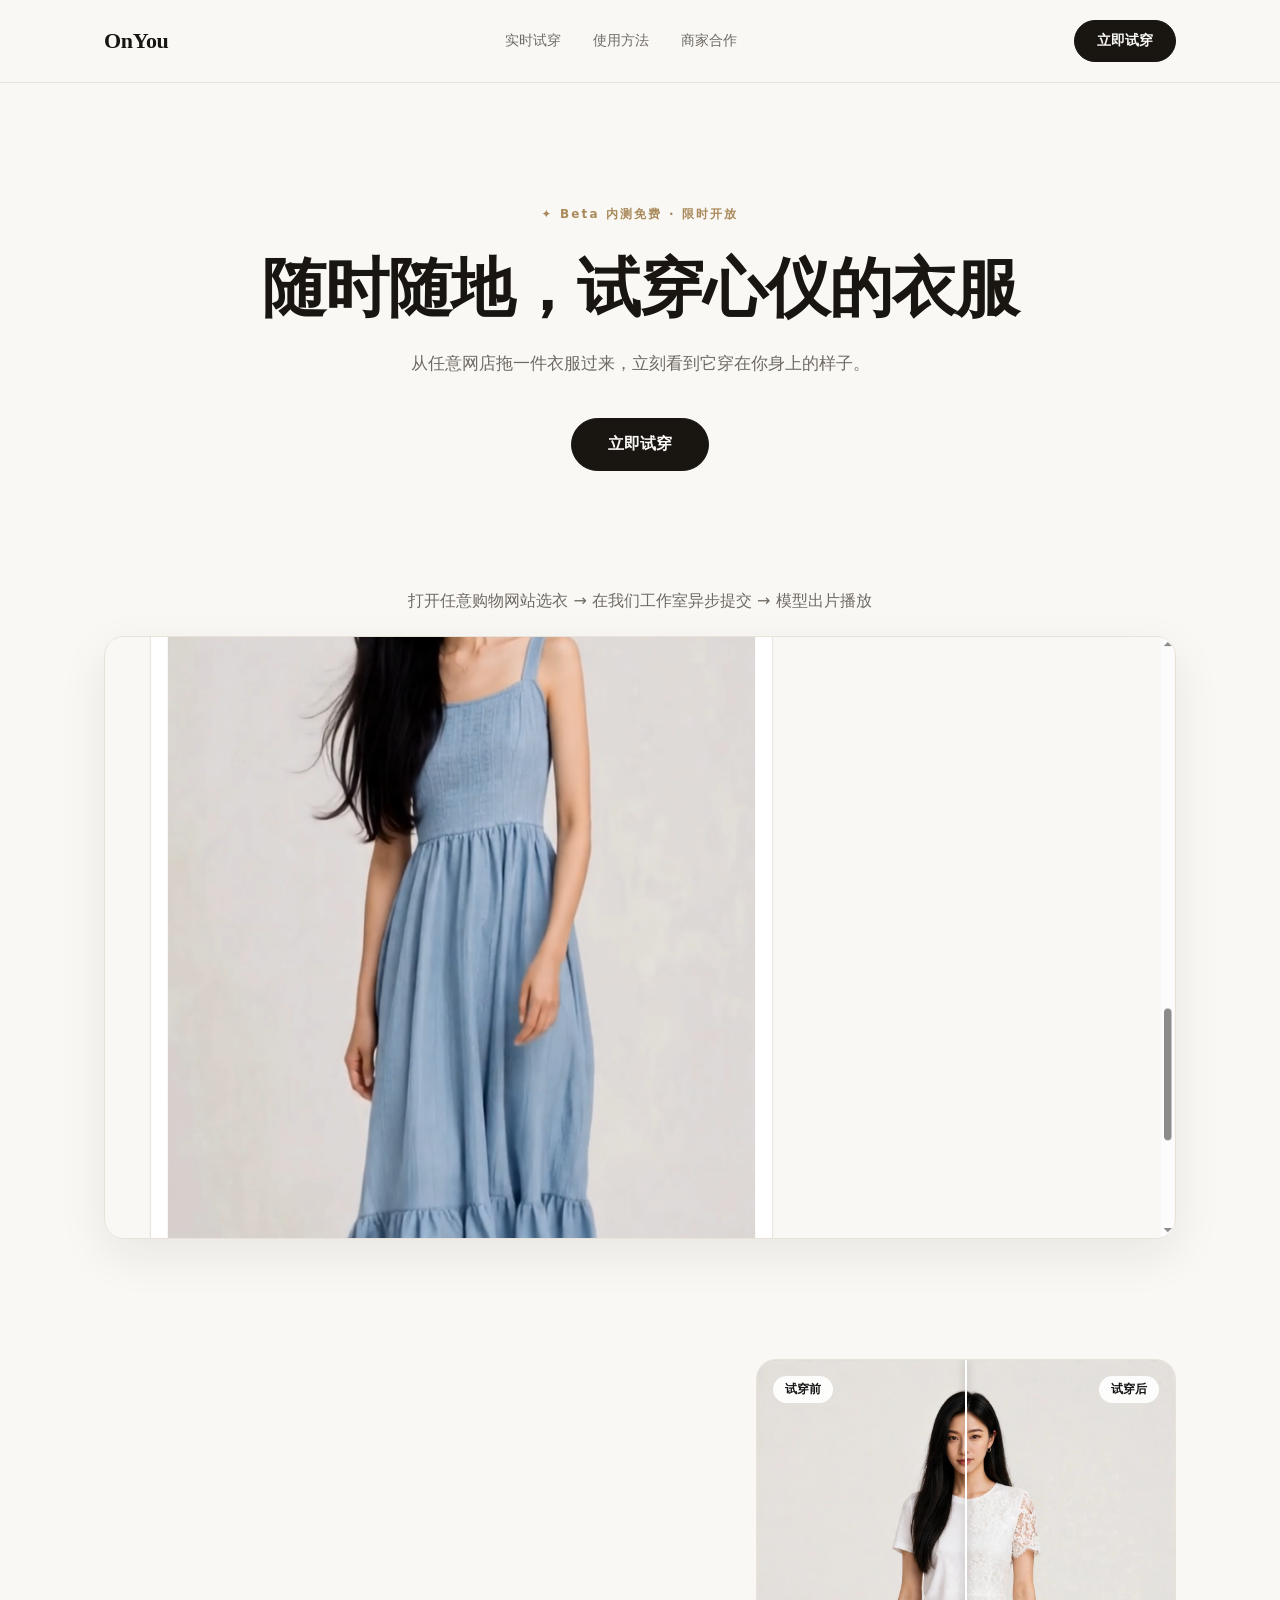
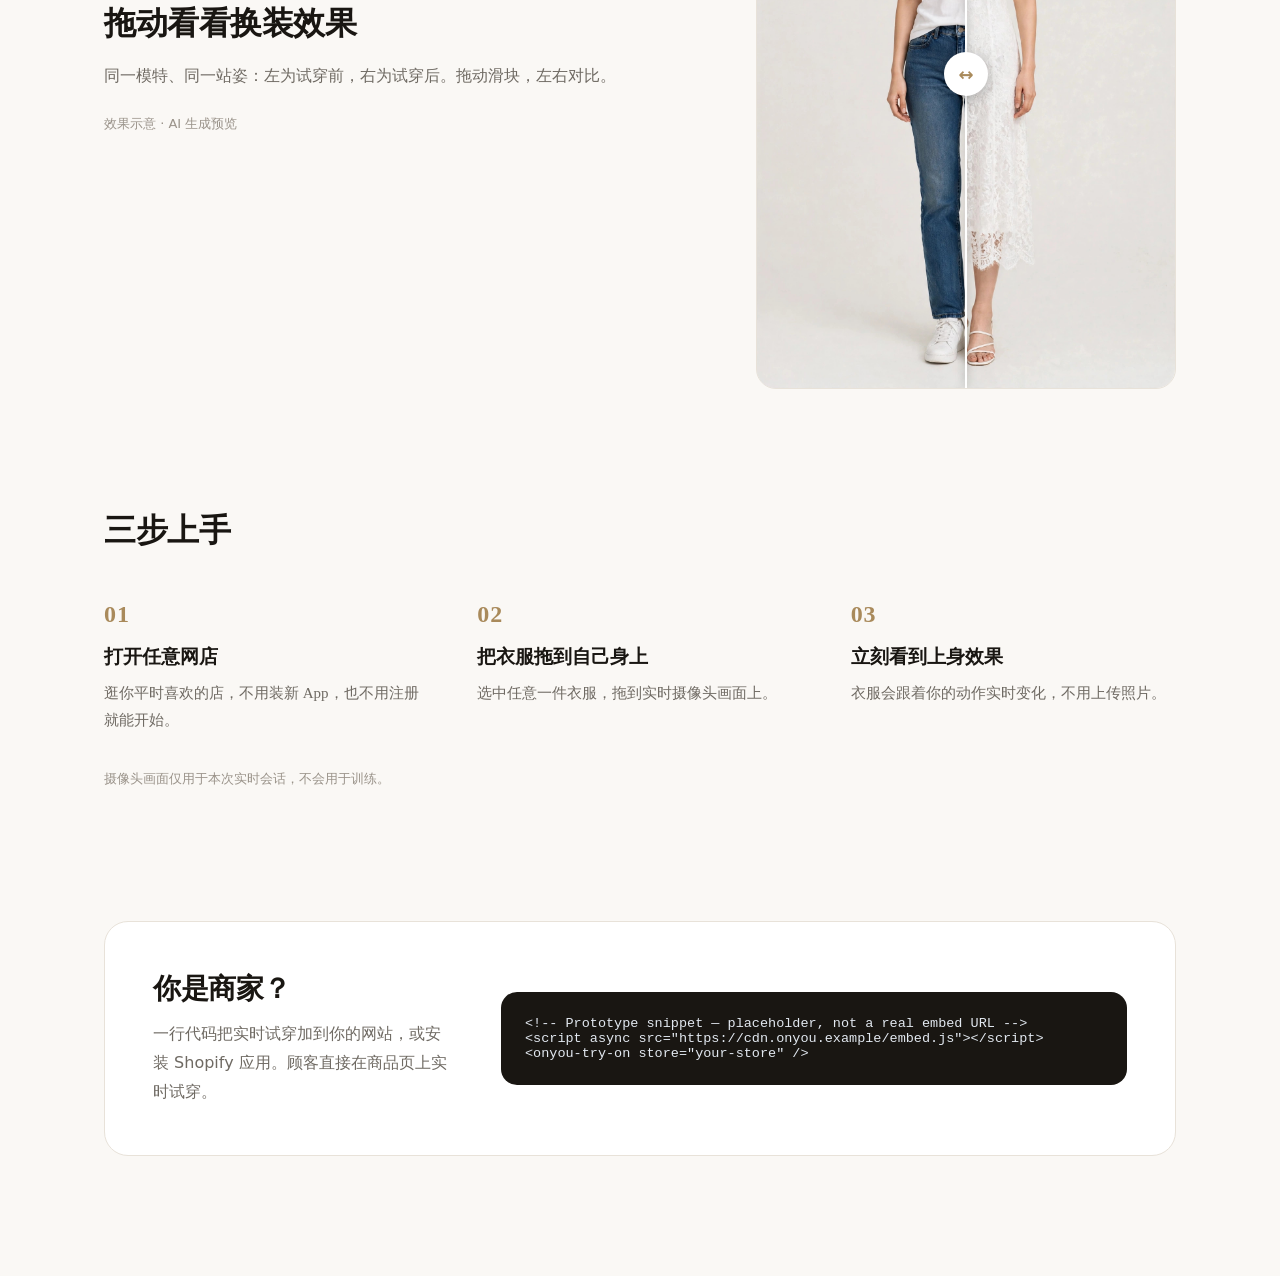
==== commit 29cbcf7a: "OnYou landing: recording caption 16px" ====
--- a/index.html
+++ b/index.html
@@ -1,3 +1,3 @@
-<!DOCTYPE html><!--Z7z7qO_wBhDRhnEZ8vQBO--><html lang="en"><head><meta charSet="utf-8"/><meta name="viewport" content="width=device-width, initial-scale=1"/><link rel="preload" as="image" href="/demo/sheet-lace.jpg"/><link rel="preload" as="image" href="/demo/sheet-before.jpg"/><link rel="stylesheet" href="/_next/static/css/aaf015b4a773511d.css" data-precedence="next"/><link rel="preload" as="script" fetchPriority="low" href="/_next/static/chunks/webpack-50bf99373c48be7d.js"/><script src="/_next/static/chunks/2a07a9ad-85cefbebc97e8ca1.js" async=""></script><script src="/_next/static/chunks/311-16db9b669f792648.js" async=""></script><script src="/_next/static/chunks/main-app-38702534b6a6ecc7.js" async=""></script><script src="/_next/static/chunks/app/page-ed4b75d1e1e0026f.js" async=""></script><title>OnYou · Live Virtual Try-On 原型</title><meta name="description" content="OnYou 产品原型：落地页 + 实时试衣工作室（Decart lucy-vton-latest），参照 anywear.decart.ai 设计"/><script src="/_next/static/chunks/polyfills-42372ed130431b0a.js" noModule=""></script></head><body><div hidden=""><!--$--><!--/$--></div><main style="background:#faf8f5;color:#191612;min-height:100vh"><header style="border-bottom:1px solid #e8e2d9"><div style="max-width:1120px;margin:0 auto;padding:0 24px;display:flex;justify-content:space-between;align-items:center;padding-top:20px;padding-bottom:20px"><span style="font-family:&#x27;Songti SC&#x27;, &#x27;Noto Serif SC&#x27;, Georgia, serif;font-size:22px;font-weight:700;letter-spacing:-0.3px">OnYou</span><nav style="display:flex;gap:32px;font-size:14px;color:#6f6a63"><a href="https://onyou-prototype.vercel.app/studio">实时试穿</a><a href="#how">使用方法</a><a href="#stores">商家合作</a></nav><a href="https://onyou-prototype.vercel.app/studio"><button style="background:#191612;color:#faf8f5;border-color:#191612;padding:11px 22px;font-size:14px;font-weight:600">立即试穿</button></a></div></header><section style="max-width:1120px;margin:0 auto;padding:0 24px;text-align:center;padding-top:120px;padding-bottom:40px"><span style="font-size:12px;letter-spacing:0.18em;font-weight:600;color:#a98a5b">✦ Beta 内测免费 · 限时开放</span><h1 style="font-family:&#x27;Songti SC&#x27;, &#x27;Noto Serif SC&#x27;, Georgia, serif;font-size:64px;line-height:1.2;margin:28px 0 20px;letter-spacing:-1px;font-weight:700">随时随地，试穿心仪的衣服</h1><p style="font-size:17px;line-height:1.8;color:#6f6a63;max-width:560px;margin:0 auto">从任意网店拖一件衣服过来，立刻看到它穿在你身上的样子。</p><div style="margin-top:40px"><a href="https://onyou-prototype.vercel.app/studio"><button style="background:#191612;color:#faf8f5;border-color:#191612;padding:15px 36px;font-size:16px;font-weight:600">立即试穿</button></a></div></section><section style="max-width:1120px;margin:0 auto;padding:0 24px;padding-top:80px;text-align:center"><p style="font-size:14px;color:#6f6a63;margin:0 0 24px">打开任意购物网站选衣 → 在我们工作室异步提交 → 模型出片播放</p><video src="/demo/screen-recording.mp4" poster="/demo/screen-recording-poster.jpg" autoPlay="" muted="" loop="" playsInline="" preload="auto" style="width:100%;aspect-ratio:16/9;border-radius:20px;border:1px solid #e8e2d9;display:block;box-shadow:0 16px 48px rgba(25, 22, 18, 0.08)"></video></section><section style="max-width:1120px;margin:0 auto;padding:0 24px;padding-top:120px"><div style="display:flex;gap:64px;flex-wrap:wrap;align-items:center"><div style="flex:1 1 320px"><h2 style="font-family:&#x27;Songti SC&#x27;, &#x27;Noto Serif SC&#x27;, Georgia, serif;font-size:32px;font-weight:700;margin:0 0 16px;letter-spacing:-0.5px">拖动看看换装效果</h2><p style="font-size:16px;line-height:1.8;color:#6f6a63;margin:0">同一模特、同一站姿：左为试穿前，右为试穿后。拖动滑块，左右对比。</p><p style="color:#9a938a;font-size:13px;margin-top:24px">效果示意 · AI 生成预览</p></div><div style="flex:0 1 420px;width:100%"><div role="slider" aria-label="试穿前后对比" aria-valuemin="0" aria-valuemax="100" aria-valuenow="50" tabindex="0" style="position:relative;width:100%;max-width:420px;aspect-ratio:2/3;border-radius:20px;overflow:hidden;border:1px solid #e8e2d9;cursor:ew-resize;touch-action:none;user-select:none"><img src="/demo/sheet-lace.jpg" alt="试穿后" draggable="false" style="position:absolute;inset:0;width:100%;height:100%;object-fit:cover"/><img src="/demo/sheet-before.jpg" alt="试穿前" draggable="false" style="position:absolute;inset:0;width:100%;height:100%;object-fit:cover;clip-path:inset(0 50% 0 0)"/><span style="position:absolute;left:16px;top:16px;background:rgba(255,255,255,0.92);color:#171717;border-radius:999px;padding:5px 12px;font-size:12px;font-weight:600">试穿前</span><span style="position:absolute;right:16px;top:16px;background:rgba(255,255,255,0.92);color:#171717;border-radius:999px;padding:5px 12px;font-size:12px;font-weight:600">试穿后</span><div style="position:absolute;left:50%;top:0;bottom:0;width:2px;background:#fff;box-shadow:0 0 8px rgba(0,0,0,0.35);transform:translateX(-1px)"></div><div style="position:absolute;left:50%;top:50%;transform:translate(-50%, -50%);width:44px;height:44px;border-radius:50%;background:#fff;color:#a98a5b;display:flex;align-items:center;justify-content:center;font-size:18px;font-weight:700;box-shadow:0 4px 16px rgba(0,0,0,0.25)">↔</div></div></div></div></section><section id="how" style="max-width:1120px;margin:0 auto;padding:0 24px;padding-top:120px"><h2 style="font-family:&#x27;Songti SC&#x27;, &#x27;Noto Serif SC&#x27;, Georgia, serif;font-size:32px;font-weight:700;margin:0 0 48px;letter-spacing:-0.5px">三步上手</h2><div style="display:flex;gap:48px;flex-wrap:wrap"><div style="flex:1 1 240px;font-family:&#x27;Songti SC&#x27;, &#x27;Noto Serif SC&#x27;, Georgia, serif"><div style="font-size:24px;color:#a98a5b;font-weight:700;letter-spacing:0.04em">01</div><h3 style="margin:16px 0 10px;font-size:19px;font-weight:650">打开任意网店</h3><p style="color:#6f6a63;line-height:1.8;font-size:15px;margin:0">逛你平时喜欢的店，不用装新 App，也不用注册就能开始。</p></div><div style="flex:1 1 240px;font-family:&#x27;Songti SC&#x27;, &#x27;Noto Serif SC&#x27;, Georgia, serif"><div style="font-size:24px;color:#a98a5b;font-weight:700;letter-spacing:0.04em">02</div><h3 style="margin:16px 0 10px;font-size:19px;font-weight:650">把衣服拖到自己身上</h3><p style="color:#6f6a63;line-height:1.8;font-size:15px;margin:0">选中任意一件衣服，拖到实时摄像头画面上。</p></div><div style="flex:1 1 240px;font-family:&#x27;Songti SC&#x27;, &#x27;Noto Serif SC&#x27;, Georgia, serif"><div style="font-size:24px;color:#a98a5b;font-weight:700;letter-spacing:0.04em">03</div><h3 style="margin:16px 0 10px;font-size:19px;font-weight:650">立刻看到上身效果</h3><p style="color:#6f6a63;line-height:1.8;font-size:15px;margin:0">衣服会跟着你的动作实时变化，不用上传照片。</p></div></div><p style="color:#9a938a;font-size:13px;margin-top:36px">摄像头画面仅用于本次实时会话，不会用于训练。</p></section><section id="stores" style="max-width:1120px;margin:0 auto;padding:0 24px;padding-top:120px;padding-bottom:120px"><div style="display:flex;gap:48px;flex-wrap:wrap;align-items:center;background:#fff;border:1px solid #e8e2d9;border-radius:24px;padding:48px"><div style="flex:0 1 300px"><h2 style="font-family:&#x27;Songti SC&#x27;, &#x27;Noto Serif SC&#x27;, Georgia, serif;font-size:28px;font-weight:700;margin:0 0 12px;letter-spacing:-0.5px">你是商家？</h2><p style="color:#6f6a63;line-height:1.8;font-size:16px;margin:0">一行代码把实时试穿加到你的网站，或安装 Shopify 应用。顾客直接在商品页上实时试穿。</p></div><pre style="flex:1 1 360px;background:#191612;color:#e2e8f0;border-radius:16px;padding:24px;font-size:13.5px;overflow-x:auto;margin:0;font-family:ui-monospace, SFMono-Regular, Menlo, monospace">&lt;!-- Prototype snippet — placeholder, not a real embed URL --&gt;
+<!DOCTYPE html><!--C6_qnEyaFZvVtkFmhR5Jc--><html lang="en"><head><meta charSet="utf-8"/><meta name="viewport" content="width=device-width, initial-scale=1"/><link rel="preload" as="image" href="/demo/sheet-lace.jpg"/><link rel="preload" as="image" href="/demo/sheet-before.jpg"/><link rel="stylesheet" href="/_next/static/css/aaf015b4a773511d.css" data-precedence="next"/><link rel="preload" as="script" fetchPriority="low" href="/_next/static/chunks/webpack-50bf99373c48be7d.js"/><script src="/_next/static/chunks/2a07a9ad-85cefbebc97e8ca1.js" async=""></script><script src="/_next/static/chunks/311-16db9b669f792648.js" async=""></script><script src="/_next/static/chunks/main-app-38702534b6a6ecc7.js" async=""></script><script src="/_next/static/chunks/app/page-916d034755cf7269.js" async=""></script><title>OnYou · Live Virtual Try-On 原型</title><meta name="description" content="OnYou 产品原型：落地页 + 实时试衣工作室（Decart lucy-vton-latest），参照 anywear.decart.ai 设计"/><script src="/_next/static/chunks/polyfills-42372ed130431b0a.js" noModule=""></script></head><body><div hidden=""><!--$--><!--/$--></div><main style="background:#faf8f5;color:#191612;min-height:100vh"><header style="border-bottom:1px solid #e8e2d9"><div style="max-width:1120px;margin:0 auto;padding:0 24px;display:flex;justify-content:space-between;align-items:center;padding-top:20px;padding-bottom:20px"><span style="font-family:&#x27;Songti SC&#x27;, &#x27;Noto Serif SC&#x27;, Georgia, serif;font-size:22px;font-weight:700;letter-spacing:-0.3px">OnYou</span><nav style="display:flex;gap:32px;font-size:14px;color:#6f6a63"><a href="https://onyou-prototype.vercel.app/studio">实时试穿</a><a href="#how">使用方法</a><a href="#stores">商家合作</a></nav><a href="https://onyou-prototype.vercel.app/studio"><button style="background:#191612;color:#faf8f5;border-color:#191612;padding:11px 22px;font-size:14px;font-weight:600">立即试穿</button></a></div></header><section style="max-width:1120px;margin:0 auto;padding:0 24px;text-align:center;padding-top:120px;padding-bottom:40px"><span style="font-size:12px;letter-spacing:0.18em;font-weight:600;color:#a98a5b">✦ Beta 内测免费 · 限时开放</span><h1 style="font-family:&#x27;Songti SC&#x27;, &#x27;Noto Serif SC&#x27;, Georgia, serif;font-size:64px;line-height:1.2;margin:28px 0 20px;letter-spacing:-1px;font-weight:700">随时随地，试穿心仪的衣服</h1><p style="font-size:17px;line-height:1.8;color:#6f6a63;max-width:560px;margin:0 auto">从任意网店拖一件衣服过来，立刻看到它穿在你身上的样子。</p><div style="margin-top:40px"><a href="https://onyou-prototype.vercel.app/studio"><button style="background:#191612;color:#faf8f5;border-color:#191612;padding:15px 36px;font-size:16px;font-weight:600">立即试穿</button></a></div></section><section style="max-width:1120px;margin:0 auto;padding:0 24px;padding-top:80px;text-align:center"><p style="font-size:16px;color:#6f6a63;margin:0 0 24px">打开任意购物网站选衣 → 在我们工作室异步提交 → 模型出片播放</p><video src="/demo/screen-recording.mp4" poster="/demo/screen-recording-poster.jpg" autoPlay="" muted="" loop="" playsInline="" preload="auto" style="width:100%;aspect-ratio:16/9;border-radius:20px;border:1px solid #e8e2d9;display:block;box-shadow:0 16px 48px rgba(25, 22, 18, 0.08)"></video></section><section style="max-width:1120px;margin:0 auto;padding:0 24px;padding-top:120px"><div style="display:flex;gap:64px;flex-wrap:wrap;align-items:center"><div style="flex:1 1 320px"><h2 style="font-family:&#x27;Songti SC&#x27;, &#x27;Noto Serif SC&#x27;, Georgia, serif;font-size:32px;font-weight:700;margin:0 0 16px;letter-spacing:-0.5px">拖动看看换装效果</h2><p style="font-size:16px;line-height:1.8;color:#6f6a63;margin:0">同一模特、同一站姿：左为试穿前，右为试穿后。拖动滑块，左右对比。</p><p style="color:#9a938a;font-size:13px;margin-top:24px">效果示意 · AI 生成预览</p></div><div style="flex:0 1 420px;width:100%"><div role="slider" aria-label="试穿前后对比" aria-valuemin="0" aria-valuemax="100" aria-valuenow="50" tabindex="0" style="position:relative;width:100%;max-width:420px;aspect-ratio:2/3;border-radius:20px;overflow:hidden;border:1px solid #e8e2d9;cursor:ew-resize;touch-action:none;user-select:none"><img src="/demo/sheet-lace.jpg" alt="试穿后" draggable="false" style="position:absolute;inset:0;width:100%;height:100%;object-fit:cover"/><img src="/demo/sheet-before.jpg" alt="试穿前" draggable="false" style="position:absolute;inset:0;width:100%;height:100%;object-fit:cover;clip-path:inset(0 50% 0 0)"/><span style="position:absolute;left:16px;top:16px;background:rgba(255,255,255,0.92);color:#171717;border-radius:999px;padding:5px 12px;font-size:12px;font-weight:600">试穿前</span><span style="position:absolute;right:16px;top:16px;background:rgba(255,255,255,0.92);color:#171717;border-radius:999px;padding:5px 12px;font-size:12px;font-weight:600">试穿后</span><div style="position:absolute;left:50%;top:0;bottom:0;width:2px;background:#fff;box-shadow:0 0 8px rgba(0,0,0,0.35);transform:translateX(-1px)"></div><div style="position:absolute;left:50%;top:50%;transform:translate(-50%, -50%);width:44px;height:44px;border-radius:50%;background:#fff;color:#a98a5b;display:flex;align-items:center;justify-content:center;font-size:18px;font-weight:700;box-shadow:0 4px 16px rgba(0,0,0,0.25)">↔</div></div></div></div></section><section id="how" style="max-width:1120px;margin:0 auto;padding:0 24px;padding-top:120px"><h2 style="font-family:&#x27;Songti SC&#x27;, &#x27;Noto Serif SC&#x27;, Georgia, serif;font-size:32px;font-weight:700;margin:0 0 48px;letter-spacing:-0.5px">三步上手</h2><div style="display:flex;gap:48px;flex-wrap:wrap"><div style="flex:1 1 240px;font-family:&#x27;Songti SC&#x27;, &#x27;Noto Serif SC&#x27;, Georgia, serif"><div style="font-size:24px;color:#a98a5b;font-weight:700;letter-spacing:0.04em">01</div><h3 style="margin:16px 0 10px;font-size:19px;font-weight:650">打开任意网店</h3><p style="color:#6f6a63;line-height:1.8;font-size:15px;margin:0">逛你平时喜欢的店，不用装新 App，也不用注册就能开始。</p></div><div style="flex:1 1 240px;font-family:&#x27;Songti SC&#x27;, &#x27;Noto Serif SC&#x27;, Georgia, serif"><div style="font-size:24px;color:#a98a5b;font-weight:700;letter-spacing:0.04em">02</div><h3 style="margin:16px 0 10px;font-size:19px;font-weight:650">把衣服拖到自己身上</h3><p style="color:#6f6a63;line-height:1.8;font-size:15px;margin:0">选中任意一件衣服，拖到实时摄像头画面上。</p></div><div style="flex:1 1 240px;font-family:&#x27;Songti SC&#x27;, &#x27;Noto Serif SC&#x27;, Georgia, serif"><div style="font-size:24px;color:#a98a5b;font-weight:700;letter-spacing:0.04em">03</div><h3 style="margin:16px 0 10px;font-size:19px;font-weight:650">立刻看到上身效果</h3><p style="color:#6f6a63;line-height:1.8;font-size:15px;margin:0">衣服会跟着你的动作实时变化，不用上传照片。</p></div></div><p style="color:#9a938a;font-size:13px;margin-top:36px">摄像头画面仅用于本次实时会话，不会用于训练。</p></section><section id="stores" style="max-width:1120px;margin:0 auto;padding:0 24px;padding-top:120px;padding-bottom:120px"><div style="display:flex;gap:48px;flex-wrap:wrap;align-items:center;background:#fff;border:1px solid #e8e2d9;border-radius:24px;padding:48px"><div style="flex:0 1 300px"><h2 style="font-family:&#x27;Songti SC&#x27;, &#x27;Noto Serif SC&#x27;, Georgia, serif;font-size:28px;font-weight:700;margin:0 0 12px;letter-spacing:-0.5px">你是商家？</h2><p style="color:#6f6a63;line-height:1.8;font-size:16px;margin:0">一行代码把实时试穿加到你的网站，或安装 Shopify 应用。顾客直接在商品页上实时试穿。</p></div><pre style="flex:1 1 360px;background:#191612;color:#e2e8f0;border-radius:16px;padding:24px;font-size:13.5px;overflow-x:auto;margin:0;font-family:ui-monospace, SFMono-Regular, Menlo, monospace">&lt;!-- Prototype snippet — placeholder, not a real embed URL --&gt;
 &lt;script async src=&quot;https://cdn.onyou.example/embed.js&quot;&gt;&lt;/script&gt;
-&lt;onyou-try-on store=&quot;your-store&quot; /&gt;</pre></div></section></main><!--$--><!--/$--><script src="/_next/static/chunks/webpack-50bf99373c48be7d.js" id="_R_" async=""></script><script>(self.__next_f=self.__next_f||[]).push([0])</script><script>self.__next_f.push([1,"1:\"$Sreact.fragment\"\n2:I[3268,[],\"\"]\n3:I[3906,[],\"\"]\n4:I[2206,[],\"ClientPageRoot\"]\n5:I[1058,[\"974\",\"static/chunks/app/page-ed4b75d1e1e0026f.js\"],\"default\"]\n8:I[9825,[],\"OutletBoundary\"]\na:I[8220,[],\"AsyncMetadataOutlet\"]\nc:I[9825,[],\"ViewportBoundary\"]\ne:I[9825,[],\"MetadataBoundary\"]\nf:\"$Sreact.suspense\"\n11:I[9376,[],\"\"]\n:HL[\"/_next/static/css/aaf015b4a773511d.css\",\"style\"]\n"])</script><script>self.__next_f.push([1,"0:{\"P\":null,\"b\":\"Z7z7qO_wBhDRhnEZ8vQBO\",\"p\":\"\",\"c\":[\"\",\"\"],\"i\":false,\"f\":[[[\"\",{\"children\":[\"__PAGE__\",{}]},\"$undefined\",\"$undefined\",true],[\"\",[\"$\",\"$1\",\"c\",{\"children\":[[[\"$\",\"link\",\"0\",{\"rel\":\"stylesheet\",\"href\":\"/_next/static/css/aaf015b4a773511d.css\",\"precedence\":\"next\",\"crossOrigin\":\"$undefined\",\"nonce\":\"$undefined\"}]],[\"$\",\"html\",null,{\"lang\":\"en\",\"children\":[\"$\",\"body\",null,{\"children\":[\"$\",\"$L2\",null,{\"parallelRouterKey\":\"children\",\"error\":\"$undefined\",\"errorStyles\":\"$undefined\",\"errorScripts\":\"$undefined\",\"template\":[\"$\",\"$L3\",null,{}],\"templateStyles\":\"$undefined\",\"templateScripts\":\"$undefined\",\"notFound\":[[[\"$\",\"title\",null,{\"children\":\"404: This page could not be found.\"}],[\"$\",\"div\",null,{\"style\":{\"fontFamily\":\"system-ui,\\\"Segoe UI\\\",Roboto,Helvetica,Arial,sans-serif,\\\"Apple Color Emoji\\\",\\\"Segoe UI Emoji\\\"\",\"height\":\"100vh\",\"textAlign\":\"center\",\"display\":\"flex\",\"flexDirection\":\"column\",\"alignItems\":\"center\",\"justifyContent\":\"center\"},\"children\":[\"$\",\"div\",null,{\"children\":[[\"$\",\"style\",null,{\"dangerouslySetInnerHTML\":{\"__html\":\"body{color:#000;background:#fff;margin:0}.next-error-h1{border-right:1px solid rgba(0,0,0,.3)}@media (prefers-color-scheme:dark){body{color:#fff;background:#000}.next-error-h1{border-right:1px solid rgba(255,255,255,.3)}}\"}}],[\"$\",\"h1\",null,{\"className\":\"next-error-h1\",\"style\":{\"display\":\"inline-block\",\"margin\":\"0 20px 0 0\",\"padding\":\"0 23px 0 0\",\"fontSize\":24,\"fontWeight\":500,\"verticalAlign\":\"top\",\"lineHeight\":\"49px\"},\"children\":404}],[\"$\",\"div\",null,{\"style\":{\"display\":\"inline-block\"},\"children\":[\"$\",\"h2\",null,{\"style\":{\"fontSize\":14,\"fontWeight\":400,\"lineHeight\":\"49px\",\"margin\":0},\"children\":\"This page could not be found.\"}]}]]}]}]],[]],\"forbidden\":\"$undefined\",\"unauthorized\":\"$undefined\"}]}]}]]}],{\"children\":[\"__PAGE__\",[\"$\",\"$1\",\"c\",{\"children\":[[\"$\",\"$L4\",null,{\"Component\":\"$5\",\"searchParams\":{},\"params\":{},\"promises\":[\"$@6\",\"$@7\"]}],null,[\"$\",\"$L8\",null,{\"children\":[\"$L9\",[\"$\",\"$La\",null,{\"promise\":\"$@b\"}]]}]]}],{},null,false]},null,false],[\"$\",\"$1\",\"h\",{\"children\":[null,[[\"$\",\"$Lc\",null,{\"children\":\"$Ld\"}],null],[\"$\",\"$Le\",null,{\"children\":[\"$\",\"div\",null,{\"hidden\":true,\"children\":[\"$\",\"$f\",null,{\"fallback\":null,\"children\":\"$L10\"}]}]}]]}],false]],\"m\":\"$undefined\",\"G\":[\"$11\",[]],\"s\":false,\"S\":true}\n"])</script><script>self.__next_f.push([1,"6:{}\n7:\"$0:f:0:1:2:children:1:props:children:0:props:params\"\n"])</script><script>self.__next_f.push([1,"d:[[\"$\",\"meta\",\"0\",{\"charSet\":\"utf-8\"}],[\"$\",\"meta\",\"1\",{\"name\":\"viewport\",\"content\":\"width=device-width, initial-scale=1\"}]]\n9:null\n"])</script><script>self.__next_f.push([1,"b:{\"metadata\":[[\"$\",\"title\",\"0\",{\"children\":\"OnYou · Live Virtual Try-On 原型\"}],[\"$\",\"meta\",\"1\",{\"name\":\"description\",\"content\":\"OnYou 产品原型：落地页 + 实时试衣工作室（Decart lucy-vton-latest），参照 anywear.decart.ai 设计\"}]],\"error\":null,\"digest\":\"$undefined\"}\n"])</script><script>self.__next_f.push([1,"10:\"$b:metadata\"\n"])</script></body></html>+&lt;onyou-try-on store=&quot;your-store&quot; /&gt;</pre></div></section></main><!--$--><!--/$--><script src="/_next/static/chunks/webpack-50bf99373c48be7d.js" id="_R_" async=""></script><script>(self.__next_f=self.__next_f||[]).push([0])</script><script>self.__next_f.push([1,"1:\"$Sreact.fragment\"\n2:I[3268,[],\"\"]\n3:I[3906,[],\"\"]\n4:I[2206,[],\"ClientPageRoot\"]\n5:I[1058,[\"974\",\"static/chunks/app/page-916d034755cf7269.js\"],\"default\"]\n8:I[9825,[],\"OutletBoundary\"]\na:I[8220,[],\"AsyncMetadataOutlet\"]\nc:I[9825,[],\"ViewportBoundary\"]\ne:I[9825,[],\"MetadataBoundary\"]\nf:\"$Sreact.suspense\"\n11:I[9376,[],\"\"]\n:HL[\"/_next/static/css/aaf015b4a773511d.css\",\"style\"]\n"])</script><script>self.__next_f.push([1,"0:{\"P\":null,\"b\":\"C6_qnEyaFZvVtkFmhR5Jc\",\"p\":\"\",\"c\":[\"\",\"\"],\"i\":false,\"f\":[[[\"\",{\"children\":[\"__PAGE__\",{}]},\"$undefined\",\"$undefined\",true],[\"\",[\"$\",\"$1\",\"c\",{\"children\":[[[\"$\",\"link\",\"0\",{\"rel\":\"stylesheet\",\"href\":\"/_next/static/css/aaf015b4a773511d.css\",\"precedence\":\"next\",\"crossOrigin\":\"$undefined\",\"nonce\":\"$undefined\"}]],[\"$\",\"html\",null,{\"lang\":\"en\",\"children\":[\"$\",\"body\",null,{\"children\":[\"$\",\"$L2\",null,{\"parallelRouterKey\":\"children\",\"error\":\"$undefined\",\"errorStyles\":\"$undefined\",\"errorScripts\":\"$undefined\",\"template\":[\"$\",\"$L3\",null,{}],\"templateStyles\":\"$undefined\",\"templateScripts\":\"$undefined\",\"notFound\":[[[\"$\",\"title\",null,{\"children\":\"404: This page could not be found.\"}],[\"$\",\"div\",null,{\"style\":{\"fontFamily\":\"system-ui,\\\"Segoe UI\\\",Roboto,Helvetica,Arial,sans-serif,\\\"Apple Color Emoji\\\",\\\"Segoe UI Emoji\\\"\",\"height\":\"100vh\",\"textAlign\":\"center\",\"display\":\"flex\",\"flexDirection\":\"column\",\"alignItems\":\"center\",\"justifyContent\":\"center\"},\"children\":[\"$\",\"div\",null,{\"children\":[[\"$\",\"style\",null,{\"dangerouslySetInnerHTML\":{\"__html\":\"body{color:#000;background:#fff;margin:0}.next-error-h1{border-right:1px solid rgba(0,0,0,.3)}@media (prefers-color-scheme:dark){body{color:#fff;background:#000}.next-error-h1{border-right:1px solid rgba(255,255,255,.3)}}\"}}],[\"$\",\"h1\",null,{\"className\":\"next-error-h1\",\"style\":{\"display\":\"inline-block\",\"margin\":\"0 20px 0 0\",\"padding\":\"0 23px 0 0\",\"fontSize\":24,\"fontWeight\":500,\"verticalAlign\":\"top\",\"lineHeight\":\"49px\"},\"children\":404}],[\"$\",\"div\",null,{\"style\":{\"display\":\"inline-block\"},\"children\":[\"$\",\"h2\",null,{\"style\":{\"fontSize\":14,\"fontWeight\":400,\"lineHeight\":\"49px\",\"margin\":0},\"children\":\"This page could not be found.\"}]}]]}]}]],[]],\"forbidden\":\"$undefined\",\"unauthorized\":\"$undefined\"}]}]}]]}],{\"children\":[\"__PAGE__\",[\"$\",\"$1\",\"c\",{\"children\":[[\"$\",\"$L4\",null,{\"Component\":\"$5\",\"searchParams\":{},\"params\":{},\"promises\":[\"$@6\",\"$@7\"]}],null,[\"$\",\"$L8\",null,{\"children\":[\"$L9\",[\"$\",\"$La\",null,{\"promise\":\"$@b\"}]]}]]}],{},null,false]},null,false],[\"$\",\"$1\",\"h\",{\"children\":[null,[[\"$\",\"$Lc\",null,{\"children\":\"$Ld\"}],null],[\"$\",\"$Le\",null,{\"children\":[\"$\",\"div\",null,{\"hidden\":true,\"children\":[\"$\",\"$f\",null,{\"fallback\":null,\"children\":\"$L10\"}]}]}]]}],false]],\"m\":\"$undefined\",\"G\":[\"$11\",[]],\"s\":false,\"S\":true}\n"])</script><script>self.__next_f.push([1,"6:{}\n7:\"$0:f:0:1:2:children:1:props:children:0:props:params\"\n"])</script><script>self.__next_f.push([1,"d:[[\"$\",\"meta\",\"0\",{\"charSet\":\"utf-8\"}],[\"$\",\"meta\",\"1\",{\"name\":\"viewport\",\"content\":\"width=device-width, initial-scale=1\"}]]\n9:null\n"])</script><script>self.__next_f.push([1,"b:{\"metadata\":[[\"$\",\"title\",\"0\",{\"children\":\"OnYou · Live Virtual Try-On 原型\"}],[\"$\",\"meta\",\"1\",{\"name\":\"description\",\"content\":\"OnYou 产品原型：落地页 + 实时试衣工作室（Decart lucy-vton-latest），参照 anywear.decart.ai 设计\"}]],\"error\":null,\"digest\":\"$undefined\"}\n"])</script><script>self.__next_f.push([1,"10:\"$b:metadata\"\n"])</script></body></html>
